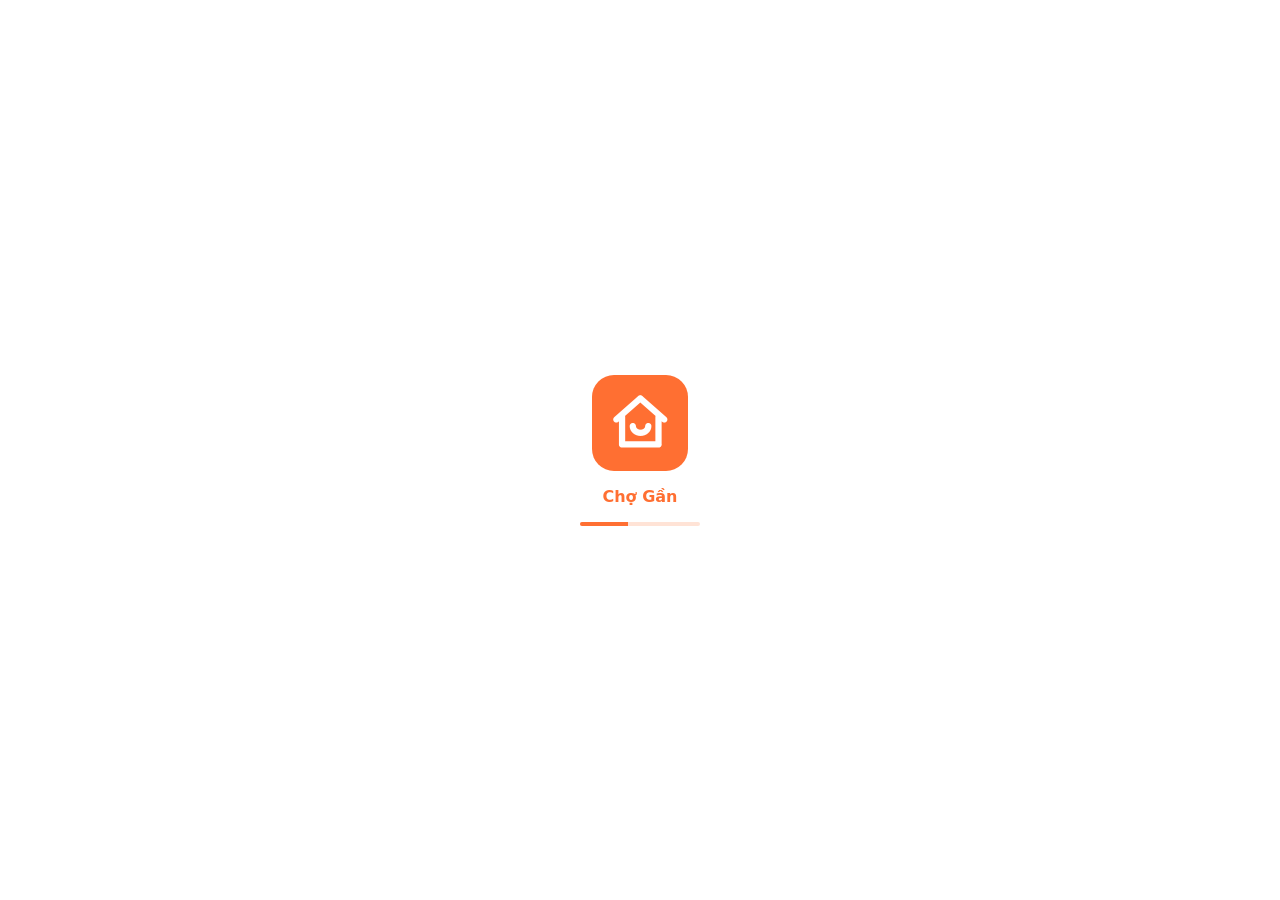
==== web/index.html @ b3f48705 "Finish web shell for passy.id.vn: SEO, splash, legal pages, sitemap Co-Authored-By: Claude Sonnet 5." ====
<!DOCTYPE html>
<html lang="vi">
<head>
  <!--
    If you are serving your web app in a path other than the root, change the
    href value below to reflect the base path you are serving from.

    The path provided below has to start and end with a slash "/" in order for
    it to work correctly.

    For more details:
    * https://developer.mozilla.org/en-US/docs/Web/HTML/Element/base

    This is a placeholder for base href that will be replaced by the value of
    the `--base-href` argument provided to `flutter build`.
  -->
  <base href="$FLUTTER_BASE_HREF">

  <meta charset="UTF-8">
  <meta content="IE=Edge" http-equiv="X-UA-Compatible">
  <meta name="description" content="Mua bán đồ cũ gần bạn. Gặp nhau trực tiếp, hoàn toàn miễn phí.">

  <!-- iOS meta tags & icons -->
  <meta name="mobile-web-app-capable" content="yes">
  <meta name="apple-mobile-web-app-status-bar-style" content="black">
  <meta name="apple-mobile-web-app-title" content="Chợ Gần">
  <link rel="apple-touch-icon" href="icons/Icon-192.png">

  <!-- Favicon -->
  <link rel="icon" type="image/png" href="favicon.png"/>

  <meta name="viewport" content="width=device-width, initial-scale=1, viewport-fit=cover">
  <meta name="theme-color" content="#ff6f32">
  <meta name="robots" content="index, follow">
  <link rel="canonical" href="https://passy.id.vn/">

  <!-- Chia sẻ mạng xã hội -->
  <meta property="og:type" content="website">
  <meta property="og:site_name" content="Chợ Gần">
  <meta property="og:locale" content="vi_VN">
  <meta property="og:title" content="Chợ Gần – Mua bán đồ cũ gần bạn">
  <meta property="og:description" content="Mua bán đồ cũ gần bạn. Gặp nhau trực tiếp, hoàn toàn miễn phí.">
  <meta property="og:url" content="https://passy.id.vn/">
  <meta property="og:image" content="https://passy.id.vn/icons/Icon-512.png">
  <meta name="twitter:card" content="summary">
  <meta name="twitter:title" content="Chợ Gần – Mua bán đồ cũ gần bạn">
  <meta name="twitter:description" content="Mua bán đồ cũ gần bạn. Gặp nhau trực tiếp, hoàn toàn miễn phí.">
  <meta name="twitter:image" content="https://passy.id.vn/icons/Icon-512.png">

  <title>Chợ Gần – Mua bán đồ cũ gần bạn</title>
  <link rel="manifest" href="manifest.json">
  <style>
    html, body { margin: 0; background: #fff; }
    #splash { position: fixed; inset: 0; display: flex; flex-direction: column; align-items: center;
      justify-content: center; gap: 16px; font-family: system-ui, sans-serif; color: #ff6f32; z-index: 0; }
    #splash img { width: 96px; height: 96px; border-radius: 22px; }
    #splash .bar { width: 120px; height: 4px; border-radius: 2px; background: #ffe3d6; overflow: hidden; }
    #splash .bar::after { content: ""; display: block; width: 40%; height: 100%; background: #ff6f32;
      animation: slide 1.1s ease-in-out infinite; }
    @keyframes slide { from { transform: translateX(-100%); } to { transform: translateX(300%); } }
    flutter-view, flt-glass-pane { z-index: 1; }
  </style>
</head>
<body>
  <div id="splash" aria-label="Đang tải Chợ Gần">
    <img src="icons/Icon-192.png" alt="Chợ Gần">
    <strong>Chợ Gần</strong>
    <div class="bar"></div>
  </div>
  <noscript>Chợ Gần cần bật JavaScript để hoạt động. Xem <a href="privacy.html">Chính sách riêng tư</a>.</noscript>
  <!--
    You can customize the "flutter_bootstrap.js" script.
    This is useful to provide a custom configuration to the Flutter loader
    or to give the user feedback during the initialization process.

    For more details:
    * https://docs.flutter.dev/platform-integration/web/initialization
  -->
  <script src="flutter_bootstrap.js" async></script>
</body>
</html>
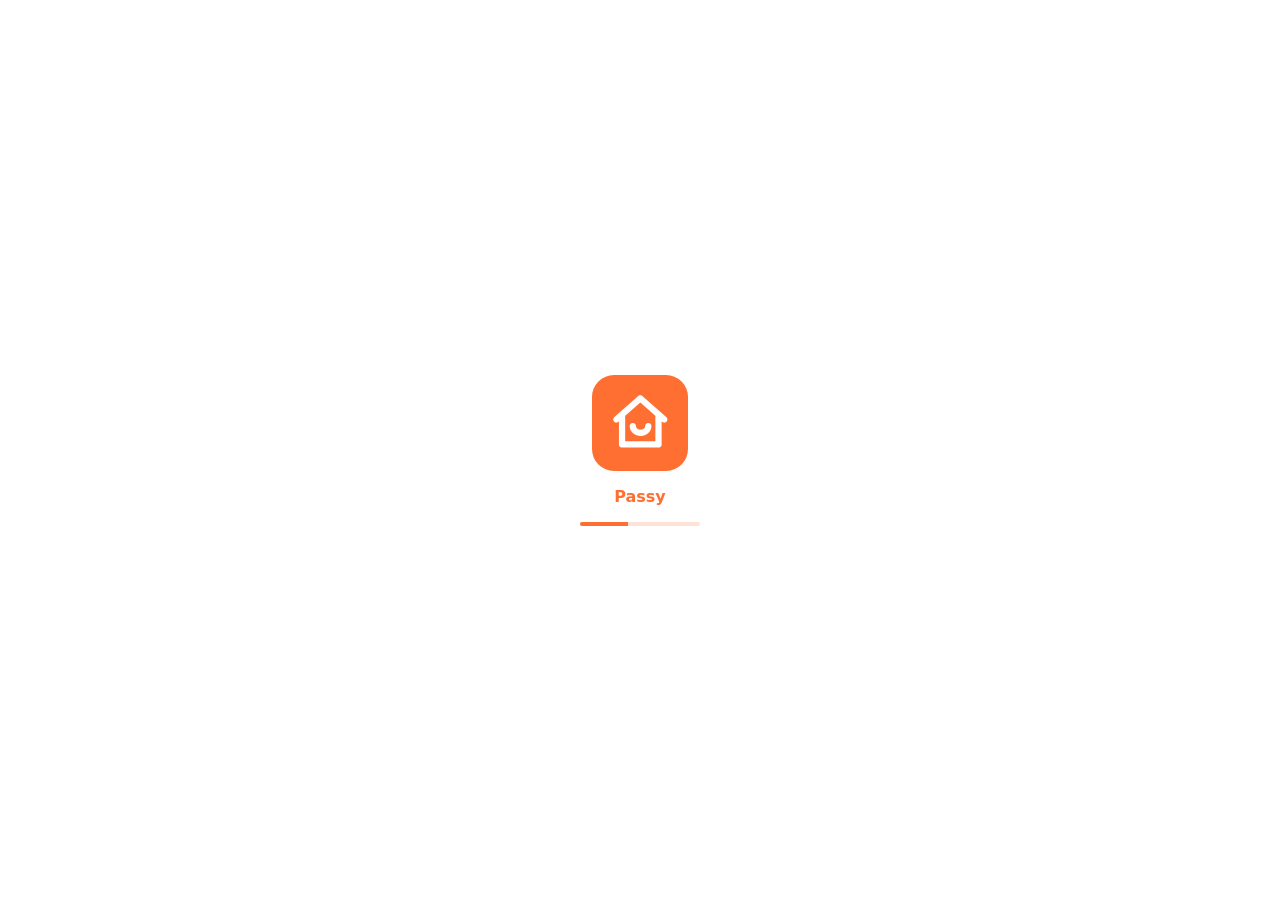
==== commit 92b4dc2e: "Rename brand from Chợ Gần to Passy Co-Authored-By: Claude Sonnet 5.5 <noreply@anthropic.com>" ====
--- a/web/index.html
+++ b/web/index.html
@@ -23,7 +23,7 @@
   <!-- iOS meta tags & icons -->
   <meta name="mobile-web-app-capable" content="yes">
   <meta name="apple-mobile-web-app-status-bar-style" content="black">
-  <meta name="apple-mobile-web-app-title" content="Chợ Gần">
+  <meta name="apple-mobile-web-app-title" content="Passy">
   <link rel="apple-touch-icon" href="icons/Icon-192.png">
 
   <!-- Favicon -->
@@ -36,18 +36,18 @@
 
   <!-- Chia sẻ mạng xã hội -->
   <meta property="og:type" content="website">
-  <meta property="og:site_name" content="Chợ Gần">
+  <meta property="og:site_name" content="Passy">
   <meta property="og:locale" content="vi_VN">
-  <meta property="og:title" content="Chợ Gần – Mua bán đồ cũ gần bạn">
+  <meta property="og:title" content="Passy – Mua bán đồ cũ gần bạn">
   <meta property="og:description" content="Mua bán đồ cũ gần bạn. Gặp nhau trực tiếp, hoàn toàn miễn phí.">
   <meta property="og:url" content="https://passy.id.vn/">
   <meta property="og:image" content="https://passy.id.vn/icons/Icon-512.png">
   <meta name="twitter:card" content="summary">
-  <meta name="twitter:title" content="Chợ Gần – Mua bán đồ cũ gần bạn">
+  <meta name="twitter:title" content="Passy – Mua bán đồ cũ gần bạn">
   <meta name="twitter:description" content="Mua bán đồ cũ gần bạn. Gặp nhau trực tiếp, hoàn toàn miễn phí.">
   <meta name="twitter:image" content="https://passy.id.vn/icons/Icon-512.png">
 
-  <title>Chợ Gần – Mua bán đồ cũ gần bạn</title>
+  <title>Passy – Mua bán đồ cũ gần bạn</title>
   <link rel="manifest" href="manifest.json">
   <style>
     html, body { margin: 0; background: #fff; }
@@ -62,12 +62,12 @@
   </style>
 </head>
 <body>
-  <div id="splash" aria-label="Đang tải Chợ Gần">
-    <img src="icons/Icon-192.png" alt="Chợ Gần">
-    <strong>Chợ Gần</strong>
+  <div id="splash" aria-label="Đang tải Passy">
+    <img src="icons/Icon-192.png" alt="Passy">
+    <strong>Passy</strong>
     <div class="bar"></div>
   </div>
-  <noscript>Chợ Gần cần bật JavaScript để hoạt động. Xem <a href="privacy.html">Chính sách riêng tư</a>.</noscript>
+  <noscript>Passy cần bật JavaScript để hoạt động. Xem <a href="privacy.html">Chính sách riêng tư</a>.</noscript>
   <!--
     You can customize the "flutter_bootstrap.js" script.
     This is useful to provide a custom configuration to the Flutter loader
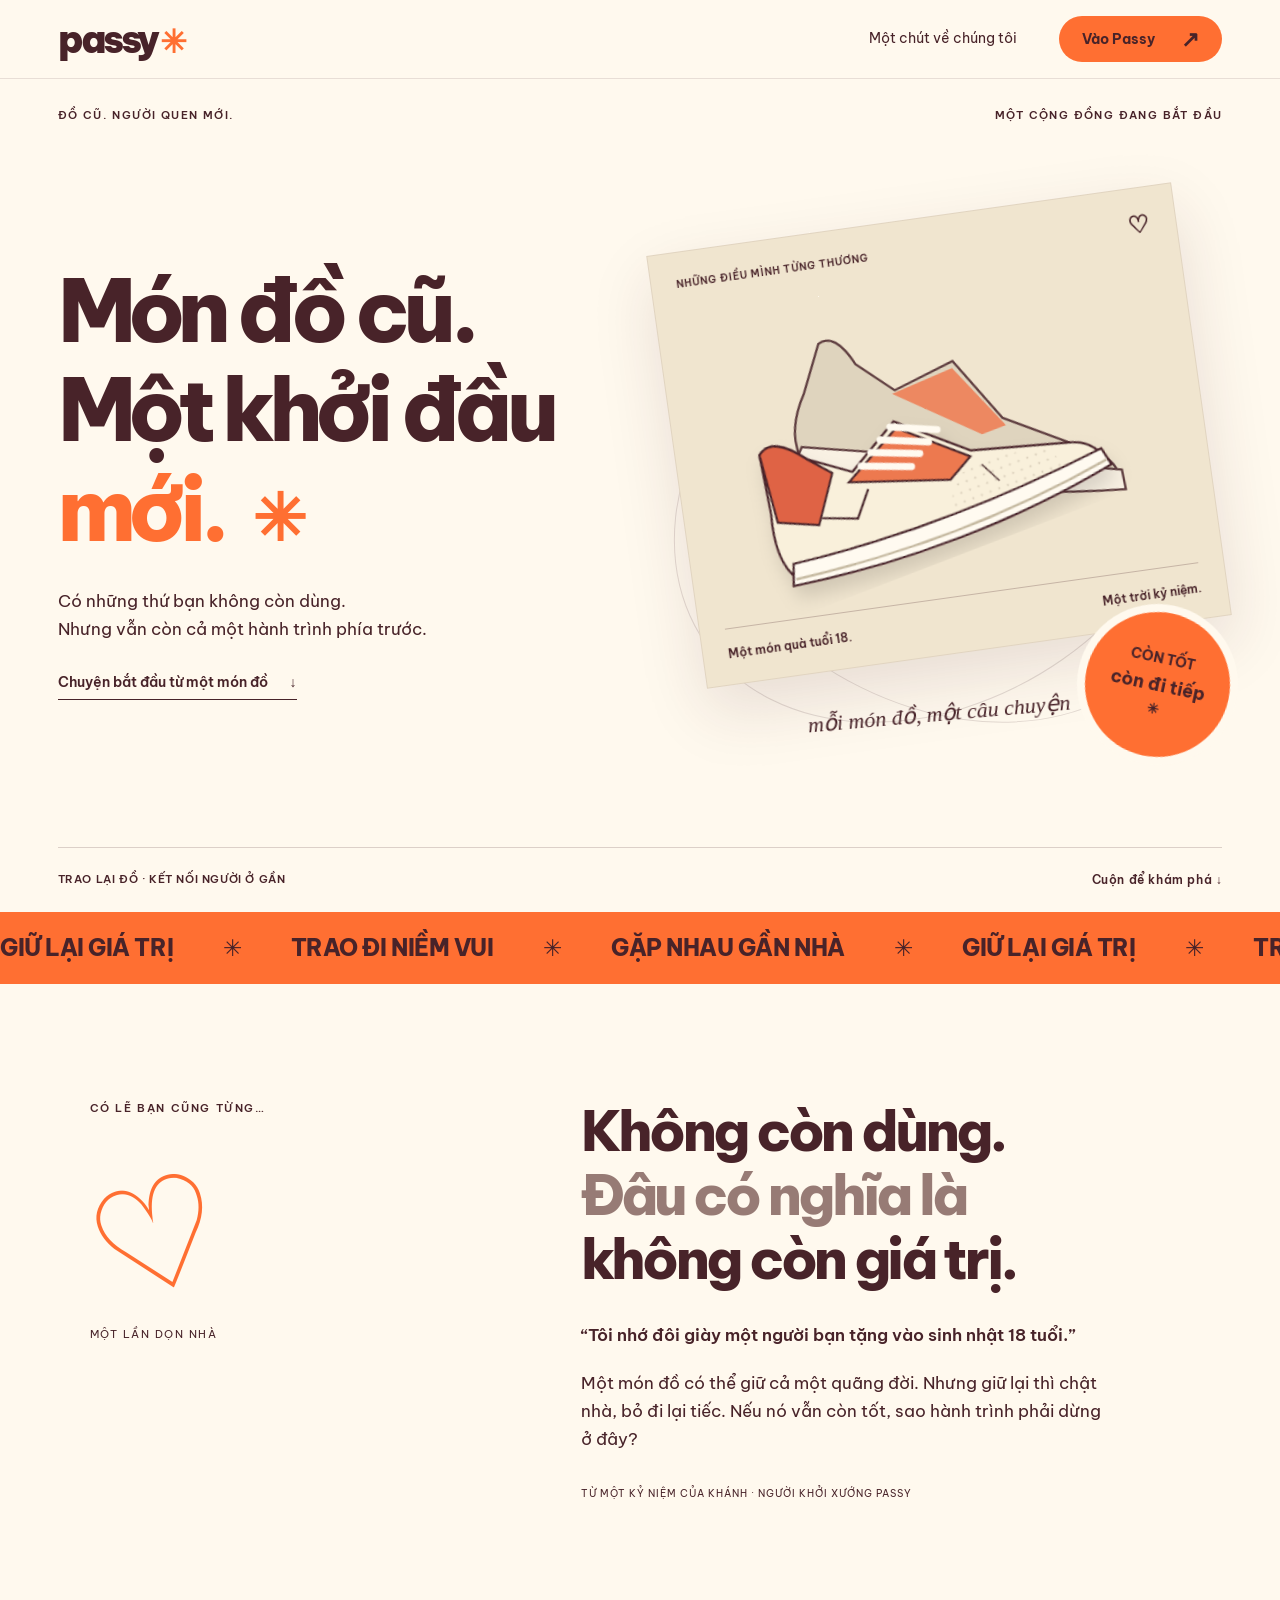
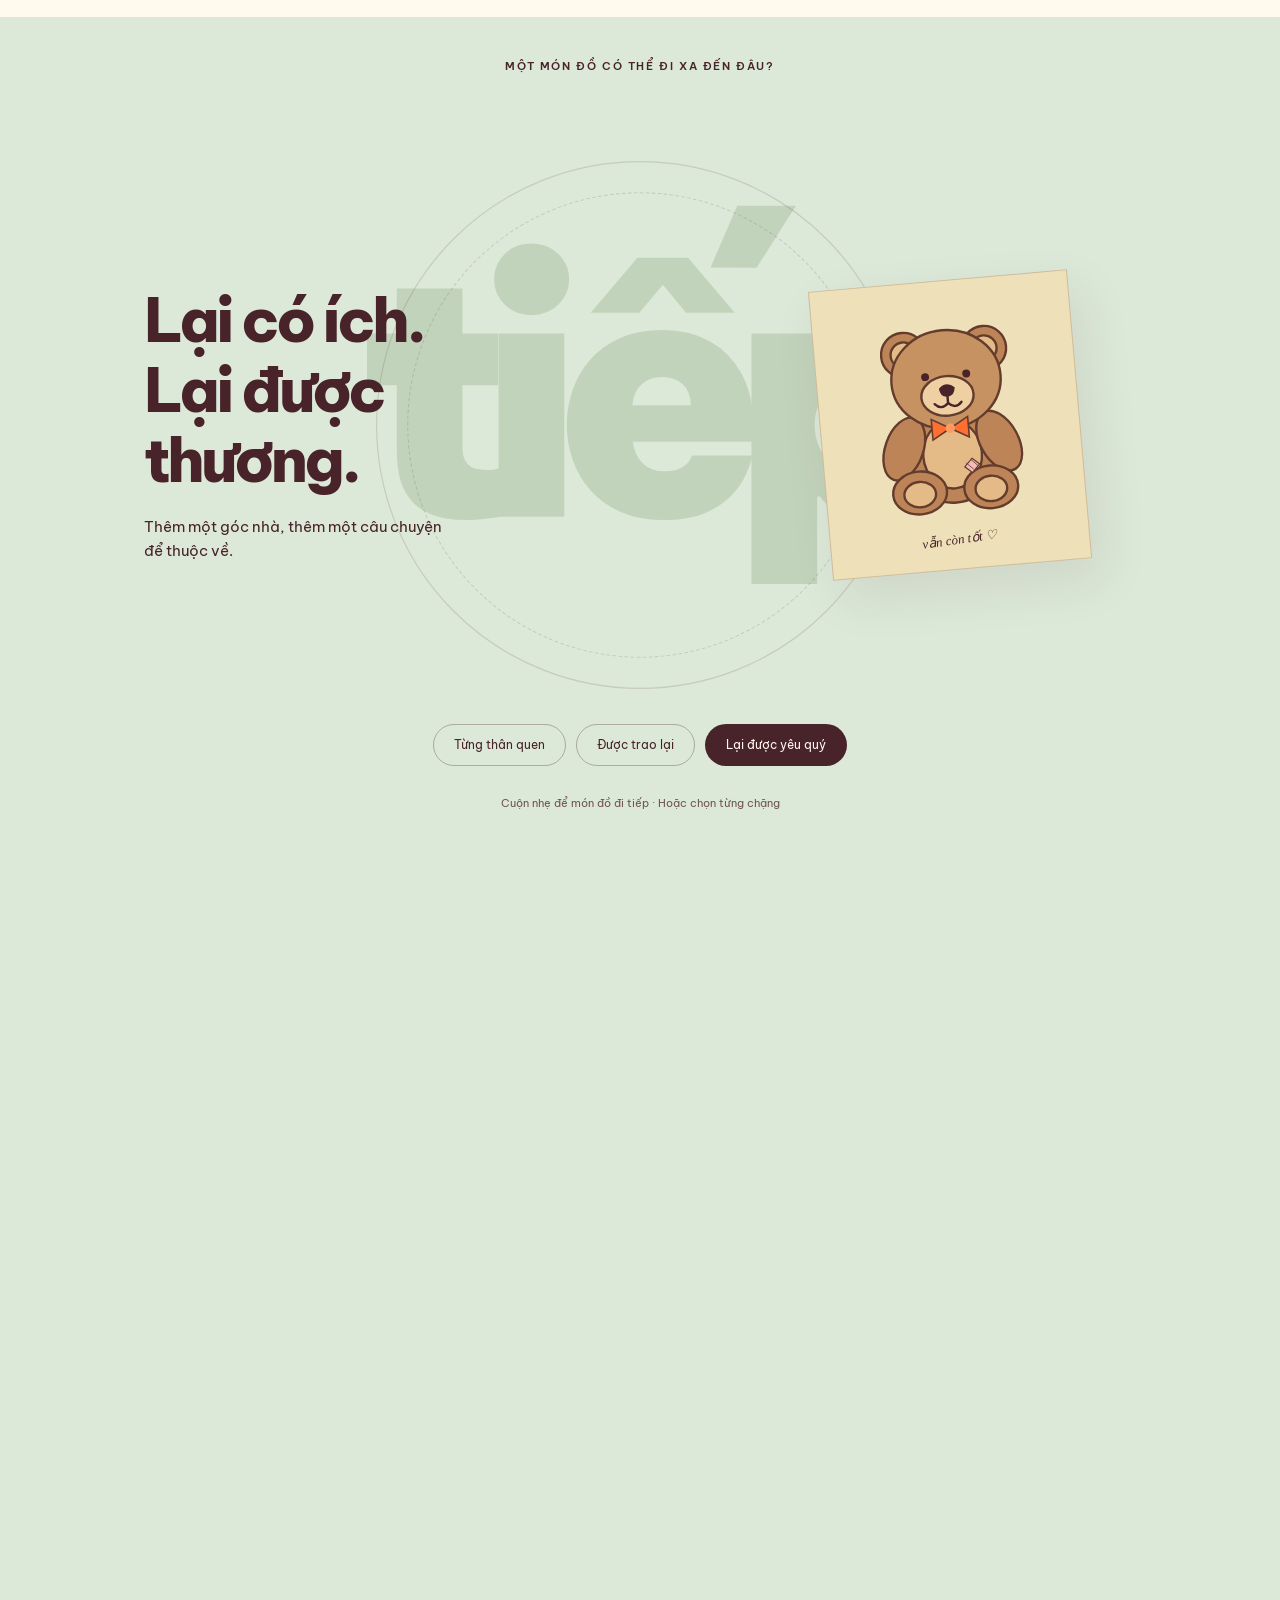
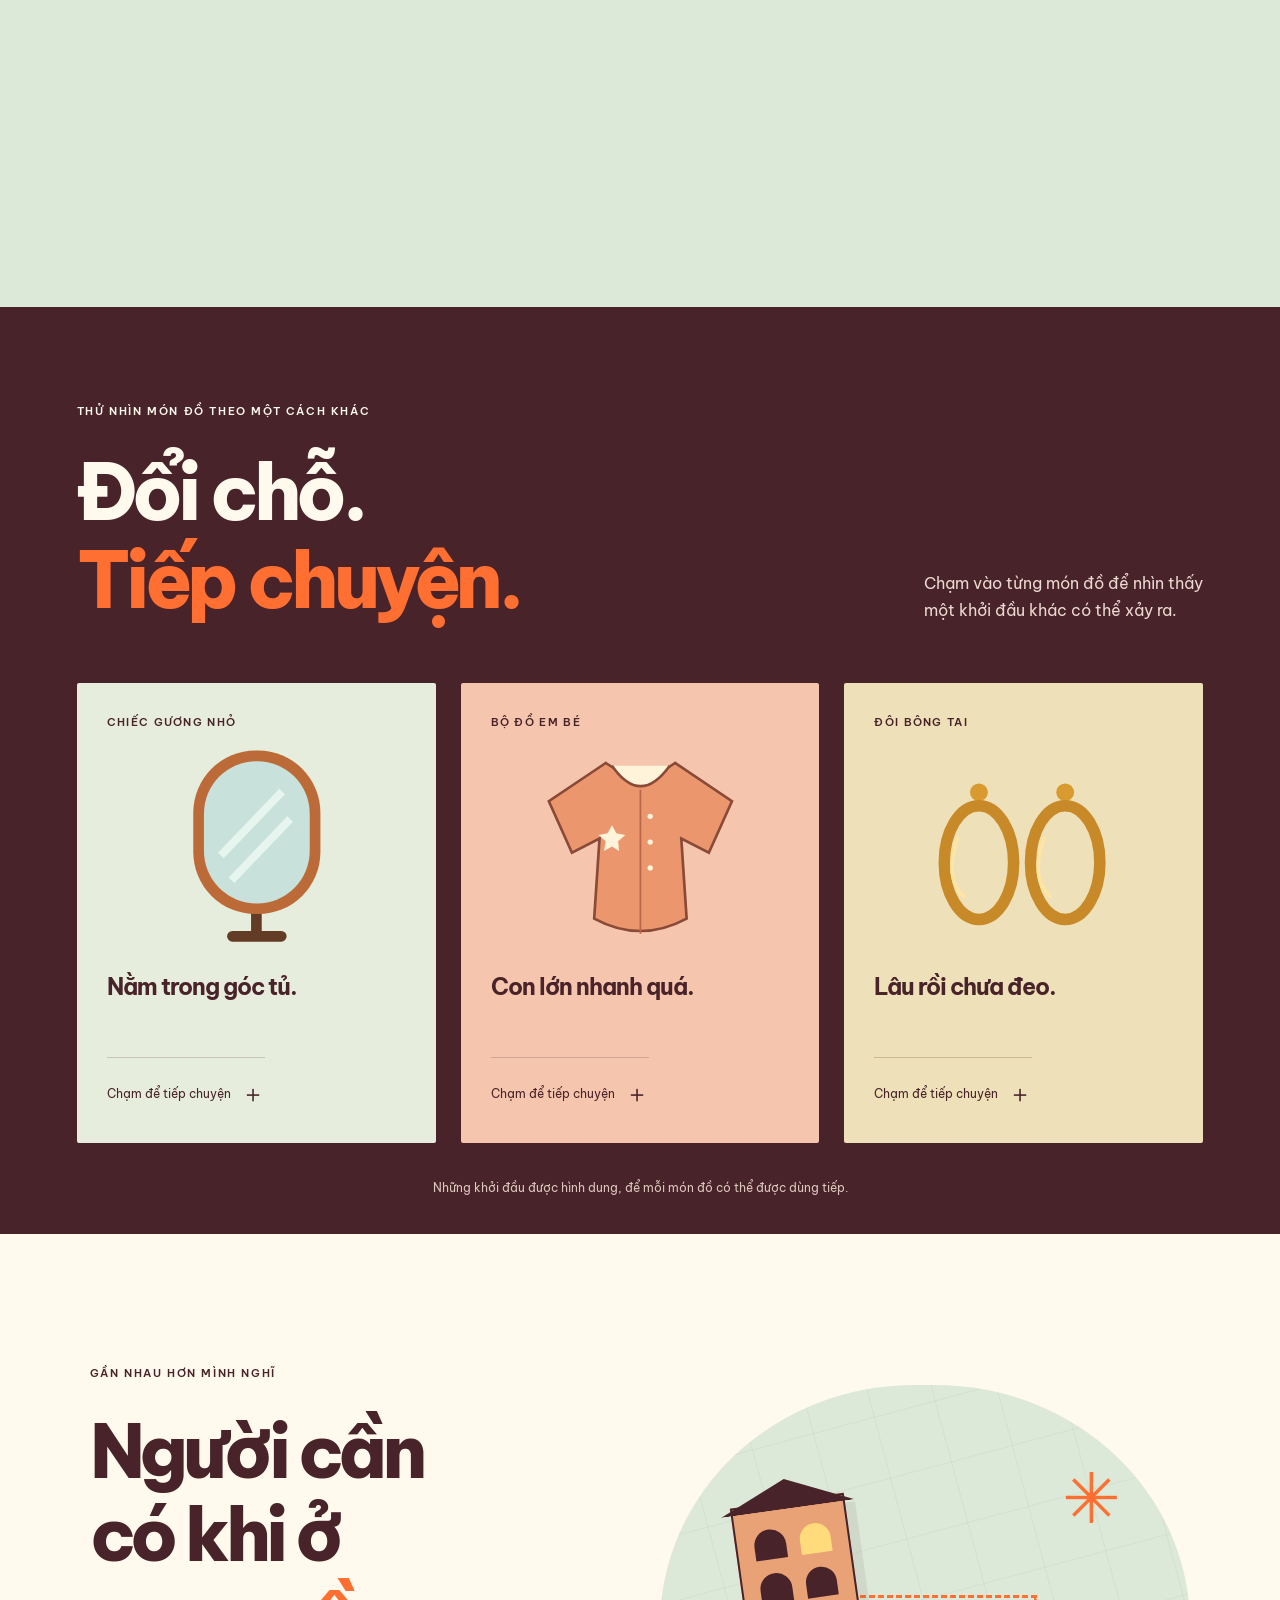
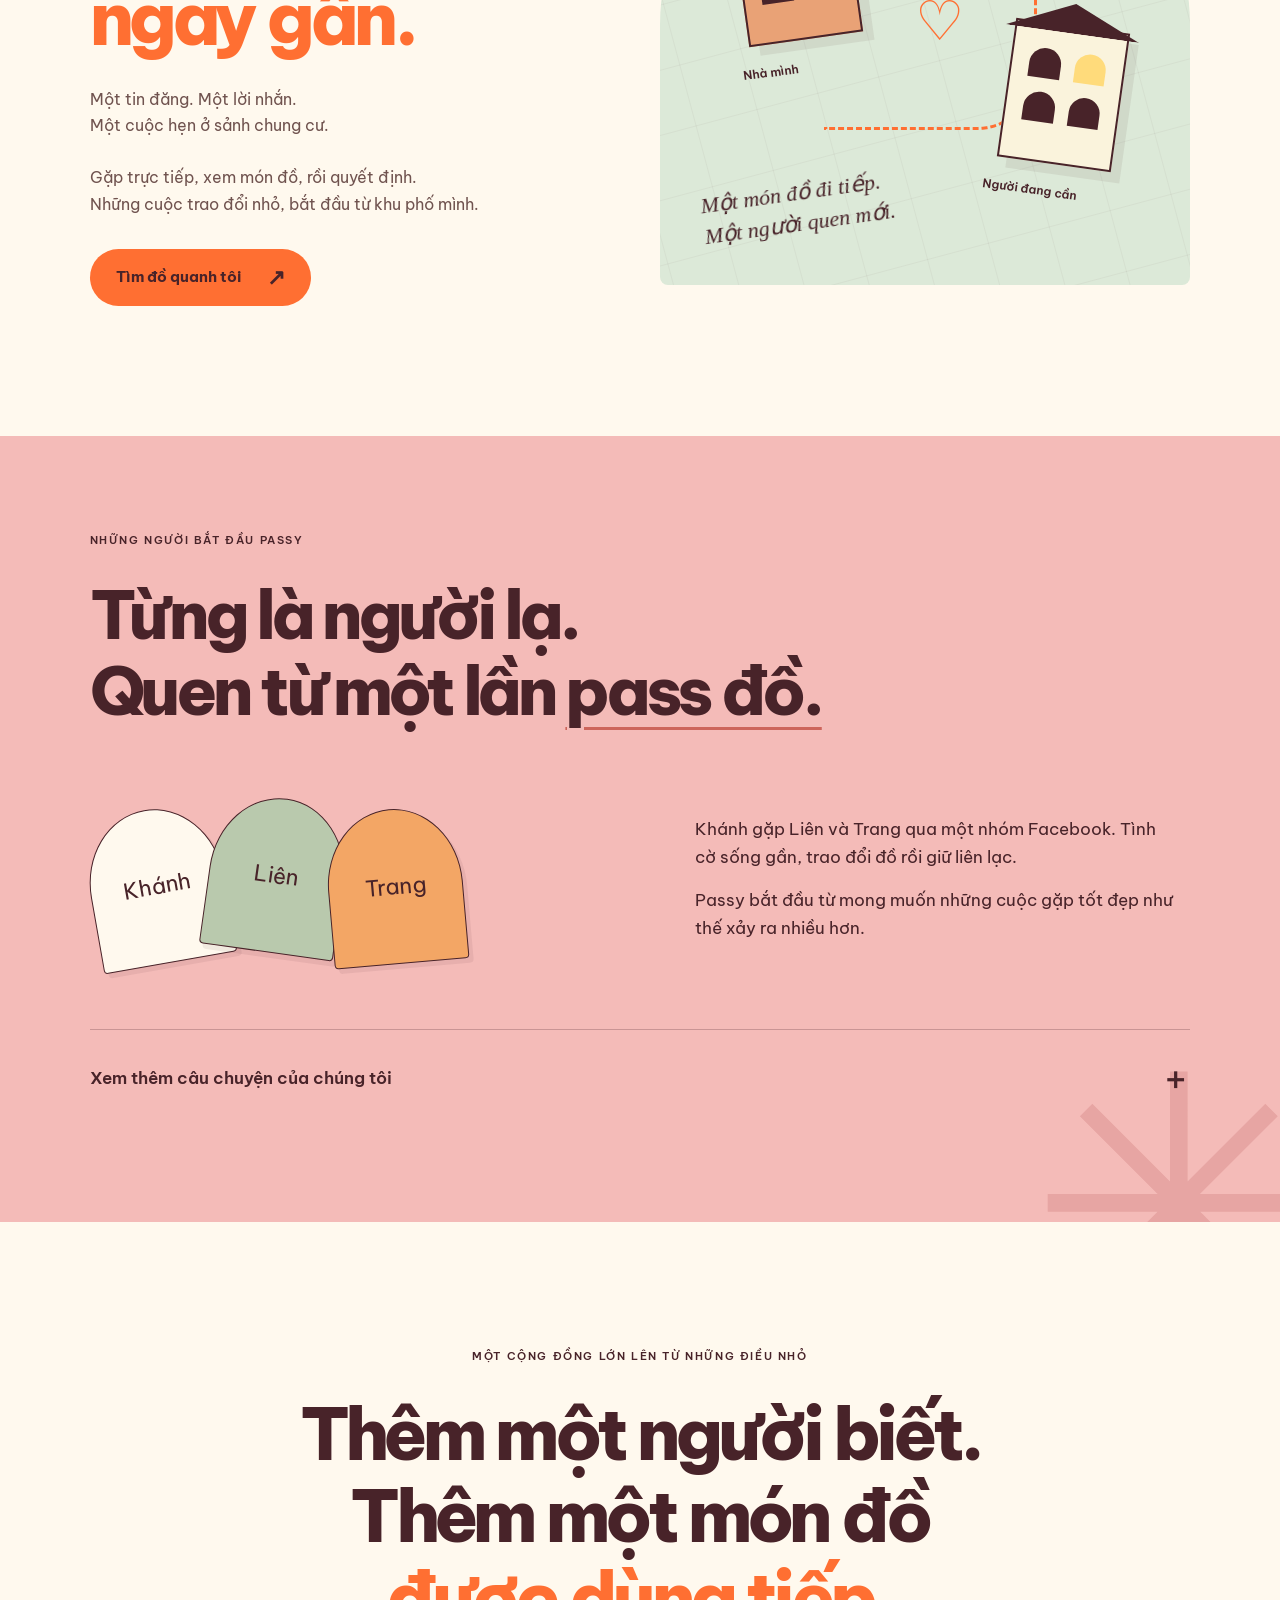
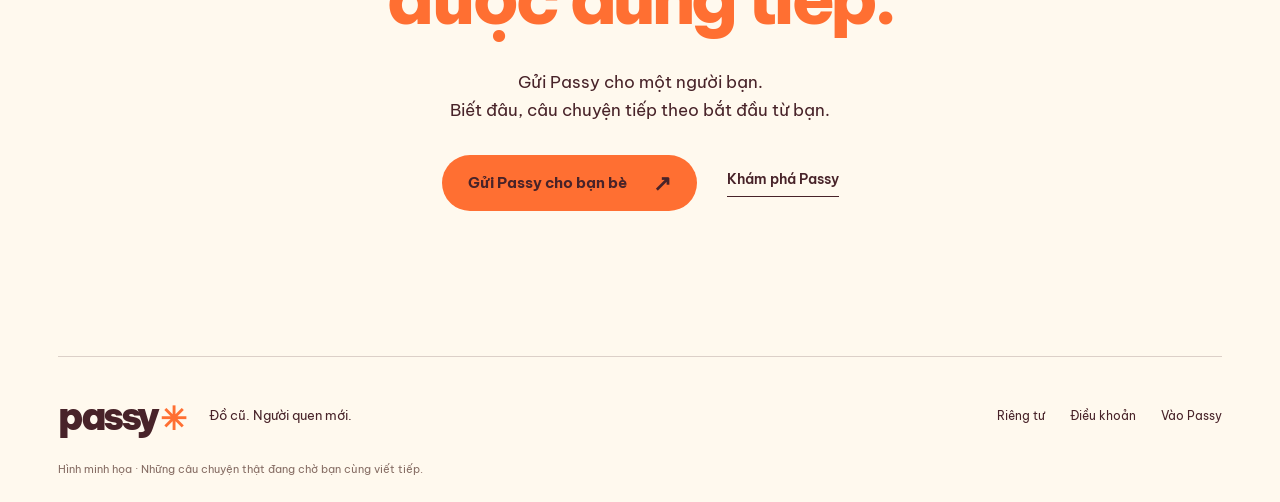
==== commit f48f5e47: "Publish Passy founder story with animated first-visit experience" ====
--- a/web/index.html
+++ b/web/index.html
@@ -17,6 +17,7 @@
   <base href="$FLUTTER_BASE_HREF">
 
   <meta charset="UTF-8">
+  <script src="story-entry.js"></script>
   <meta content="IE=Edge" http-equiv="X-UA-Compatible">
   <meta name="description" content="Mua bán đồ cũ gần bạn. Gặp nhau trực tiếp, hoàn toàn miễn phí.">
 
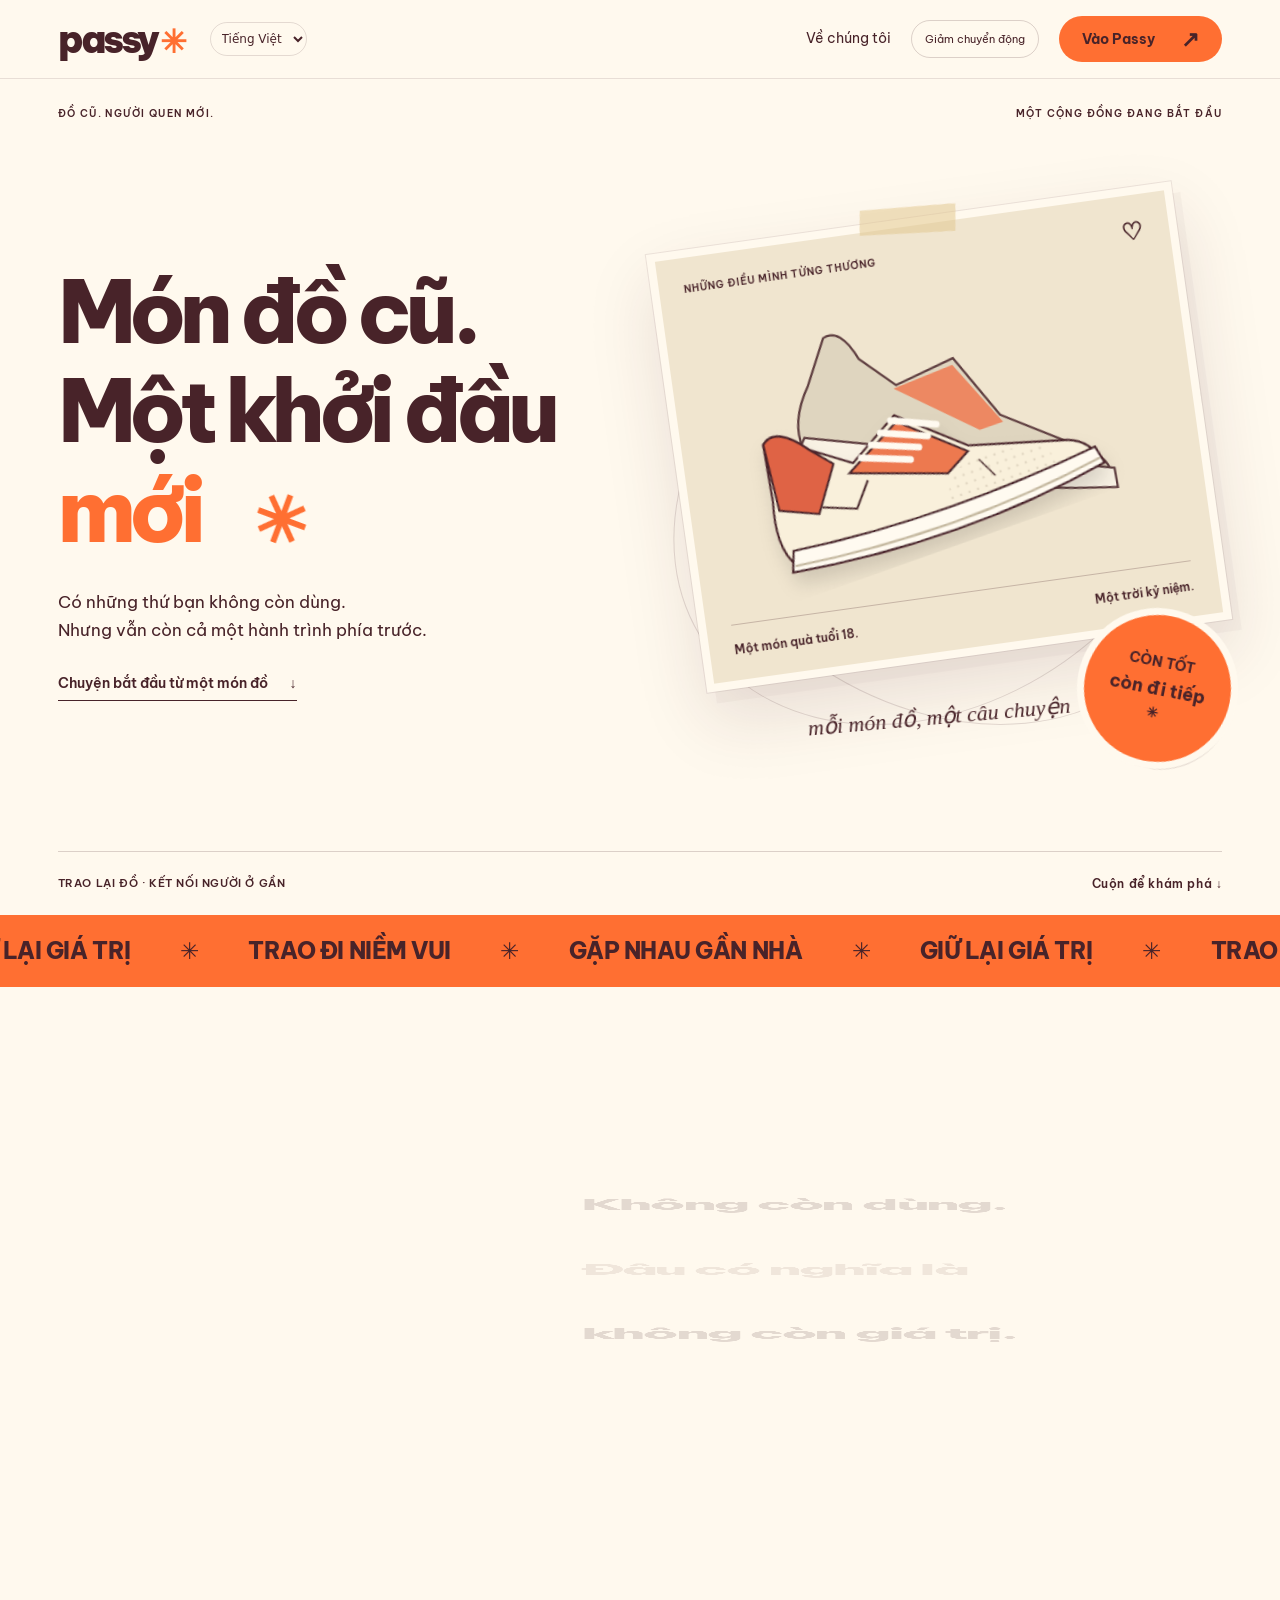
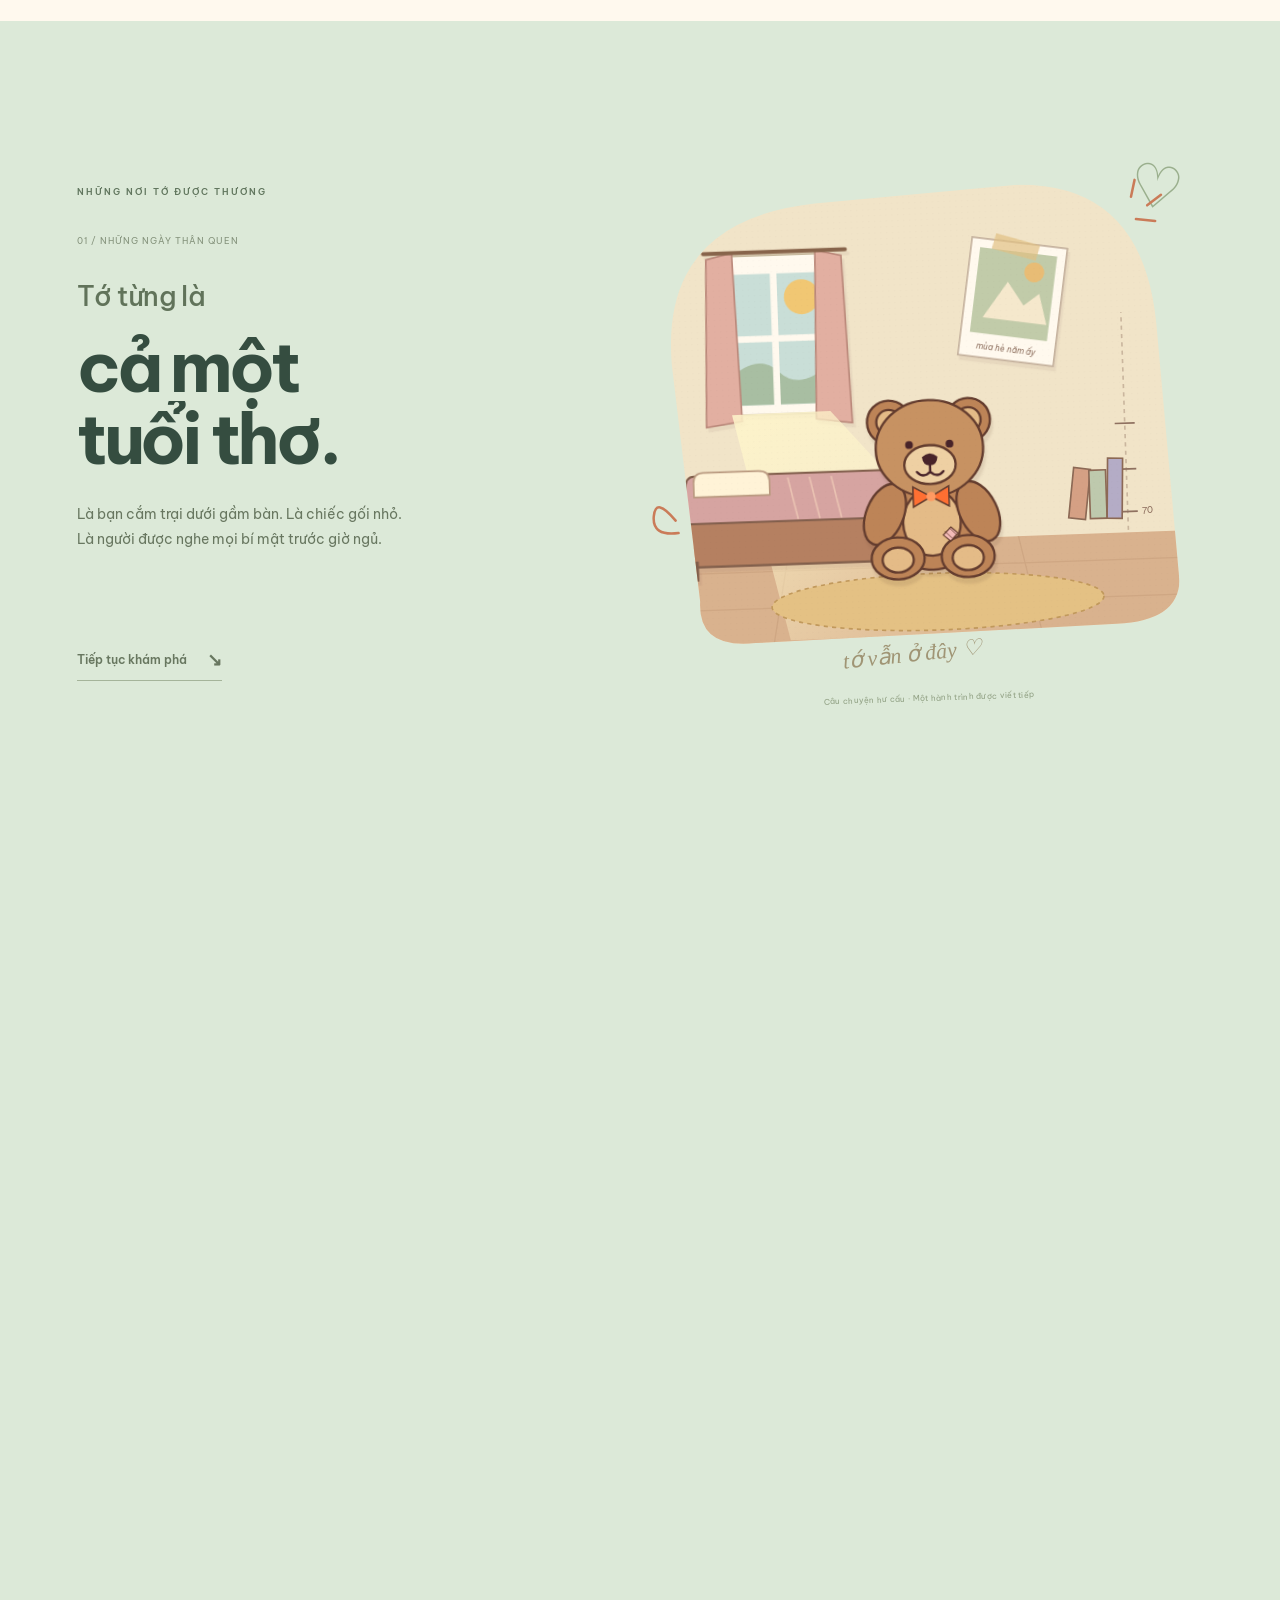
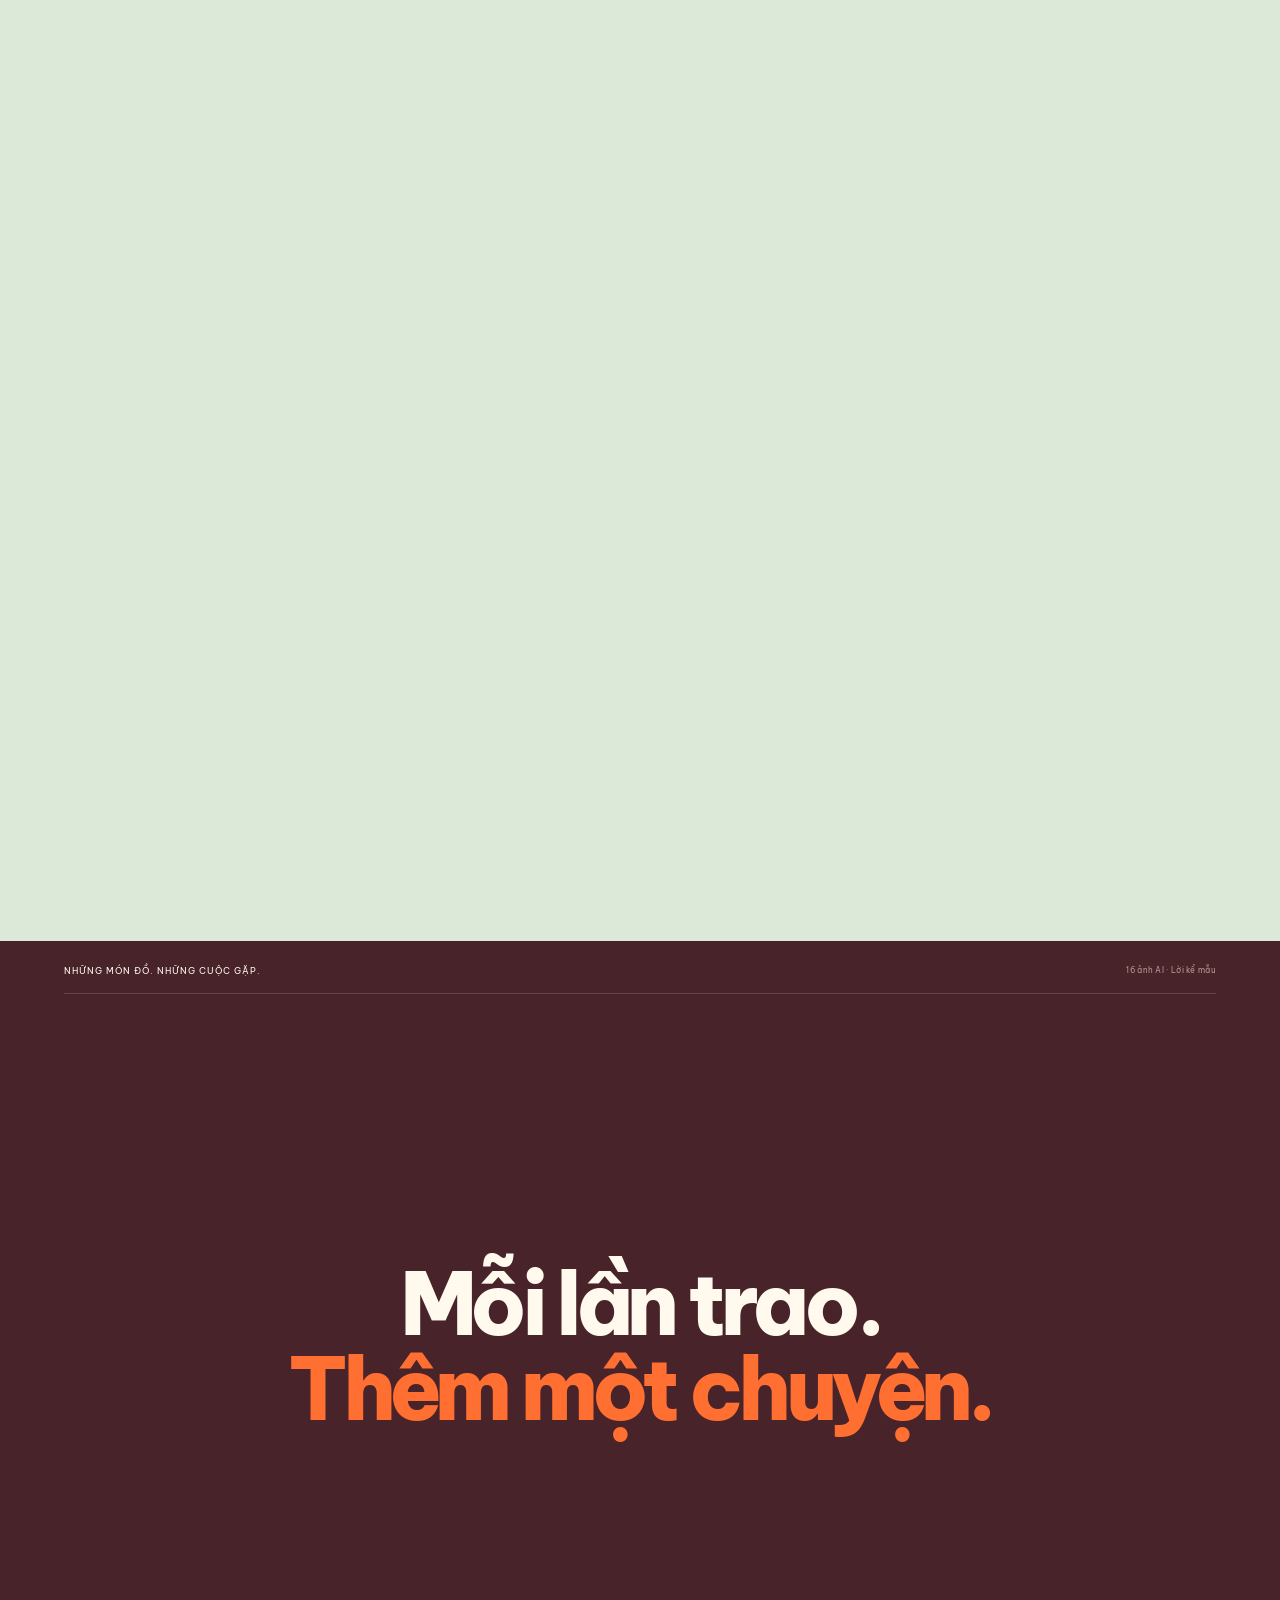
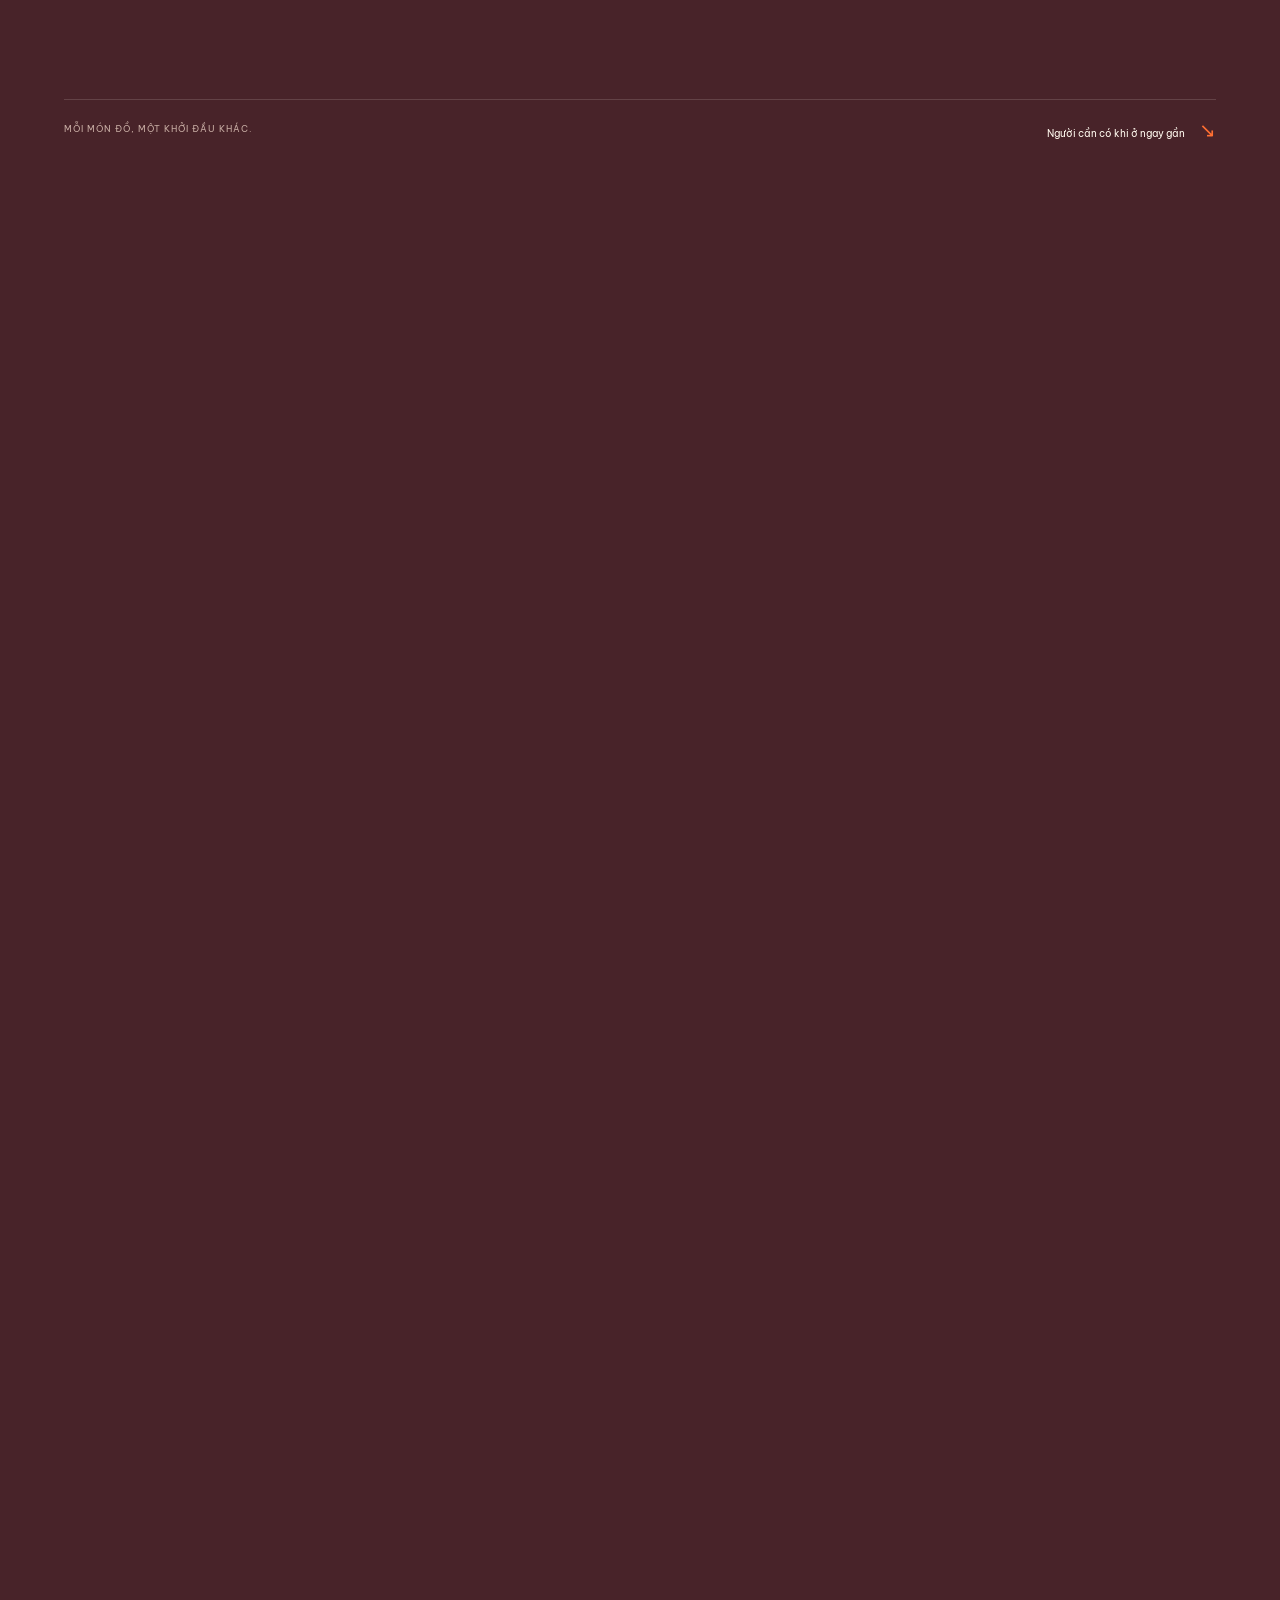
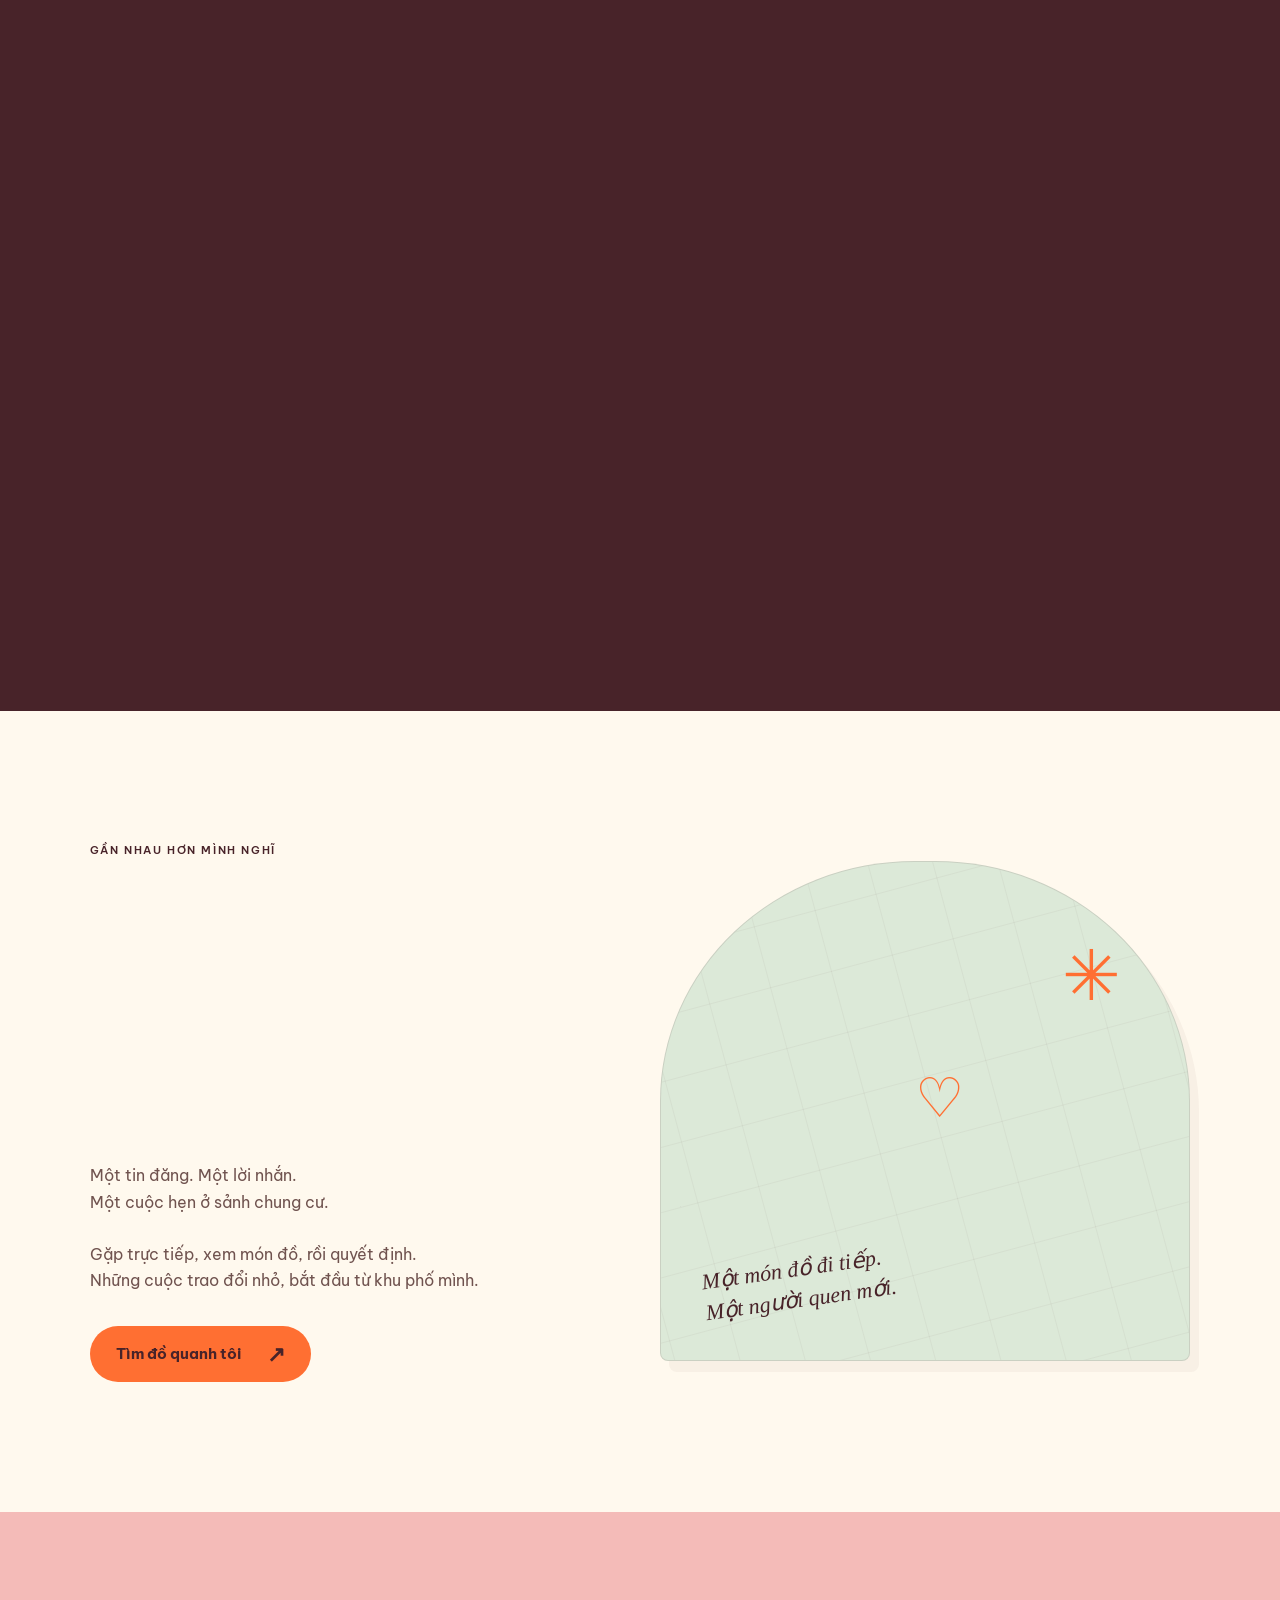
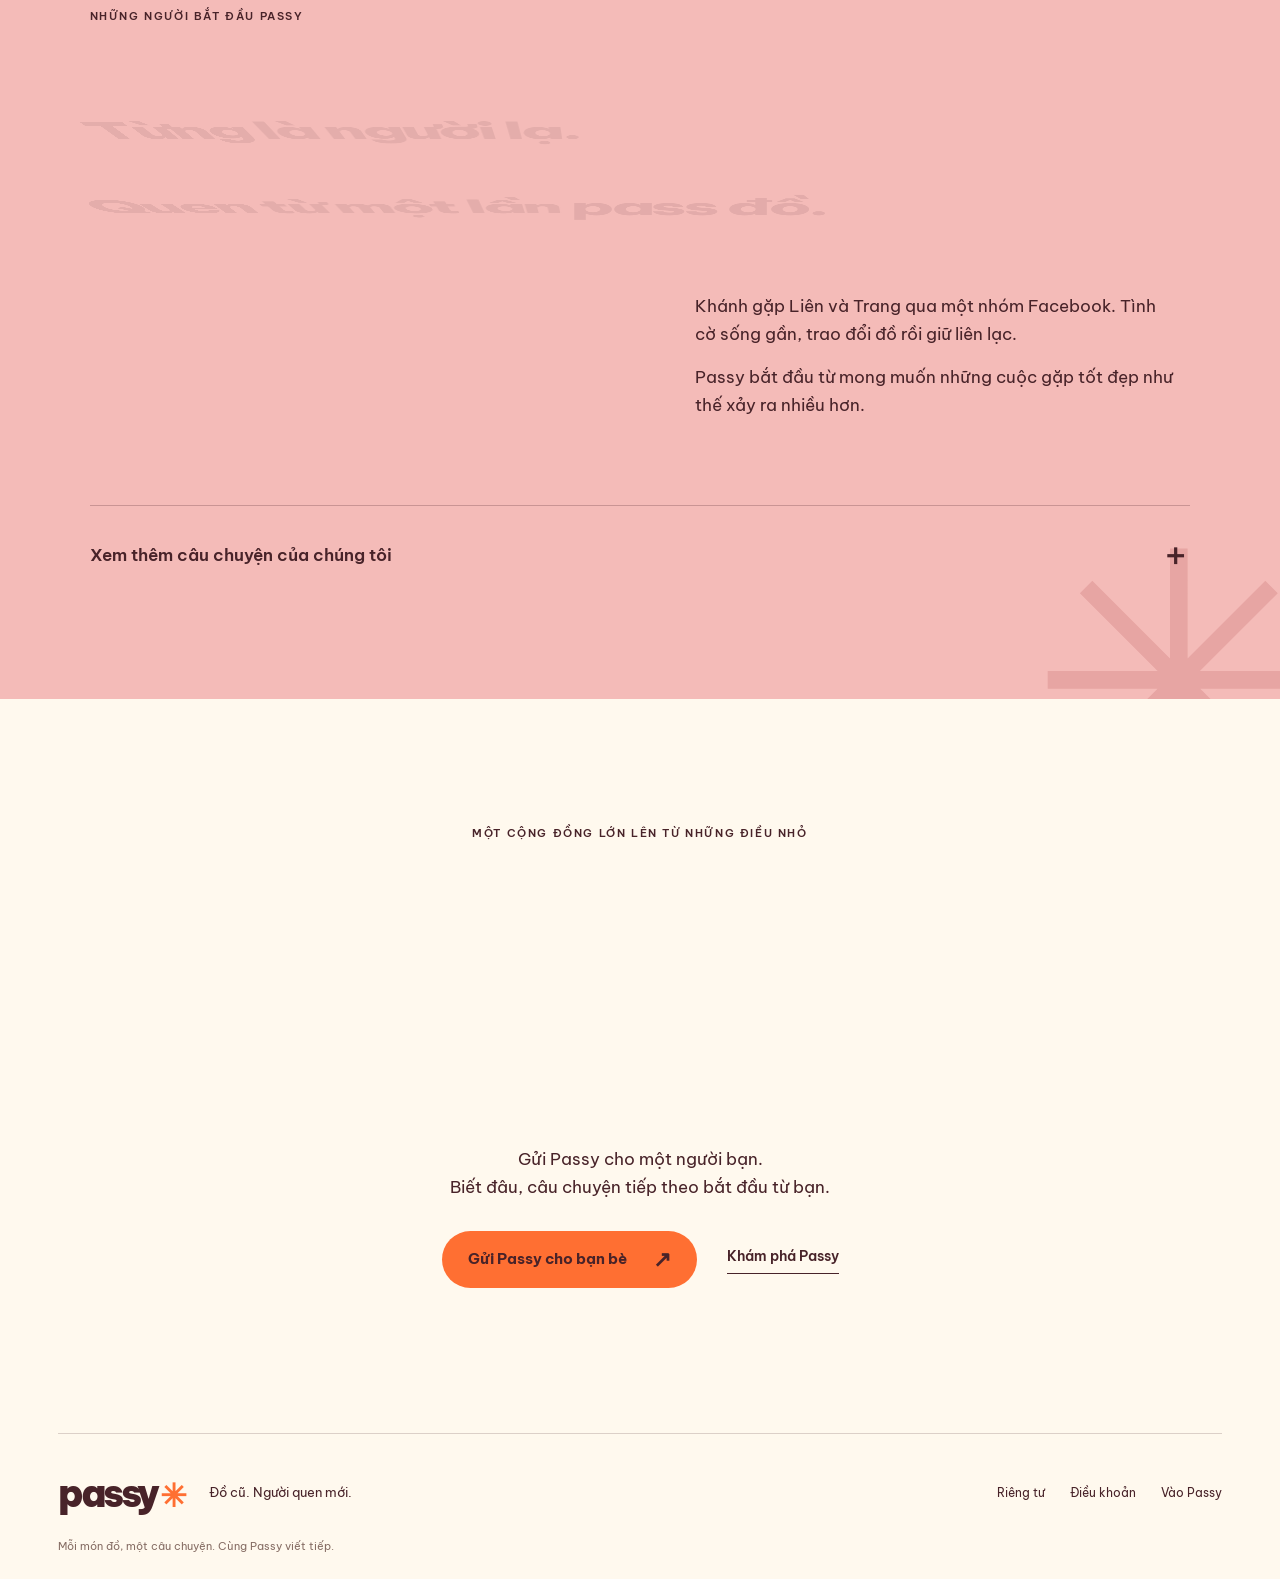
==== commit 0e923e91: "Add English and Korean across Passy and the story website" ====
--- a/web/index.html
+++ b/web/index.html
@@ -77,6 +77,7 @@
     For more details:
     * https://docs.flutter.dev/platform-integration/web/initialization
   -->
+  <script src="language-entry.js?v=20261128-lang"></script>
   <script src="flutter_bootstrap.js" async></script>
 </body>
 </html>
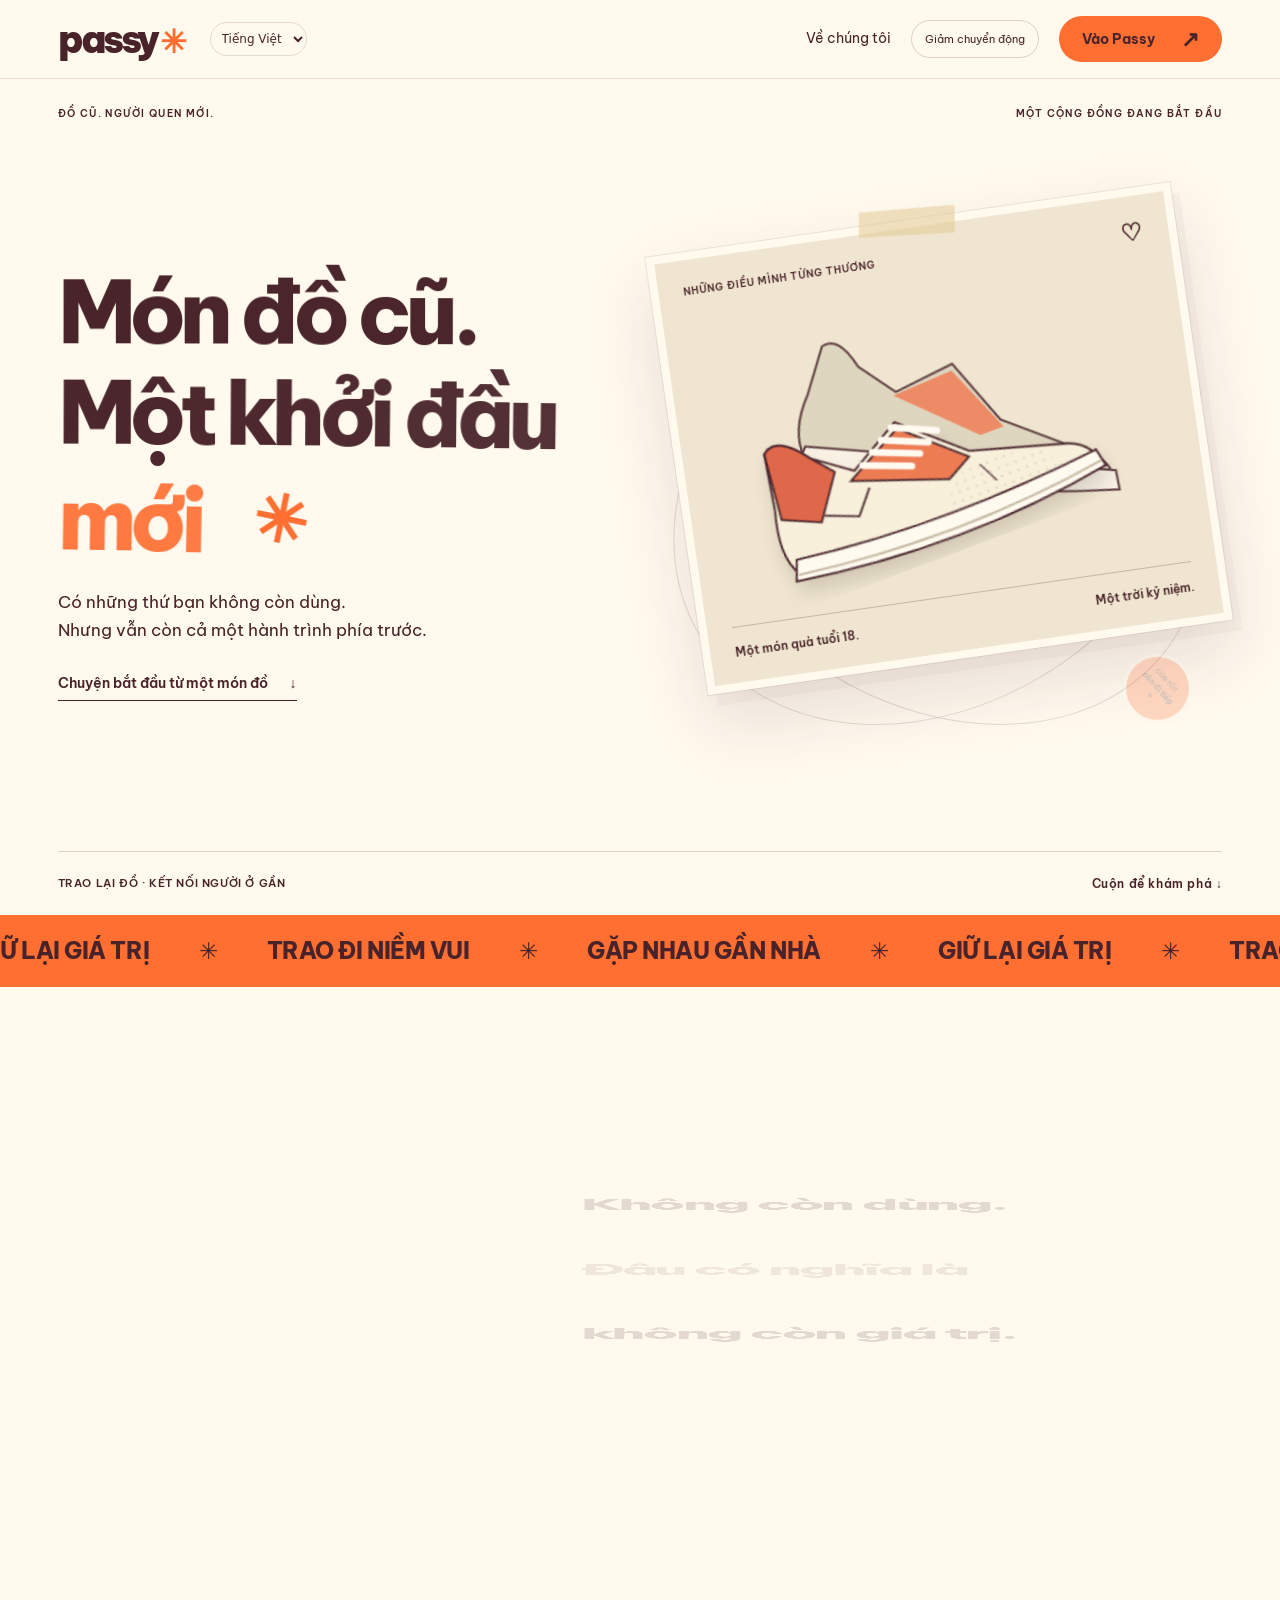
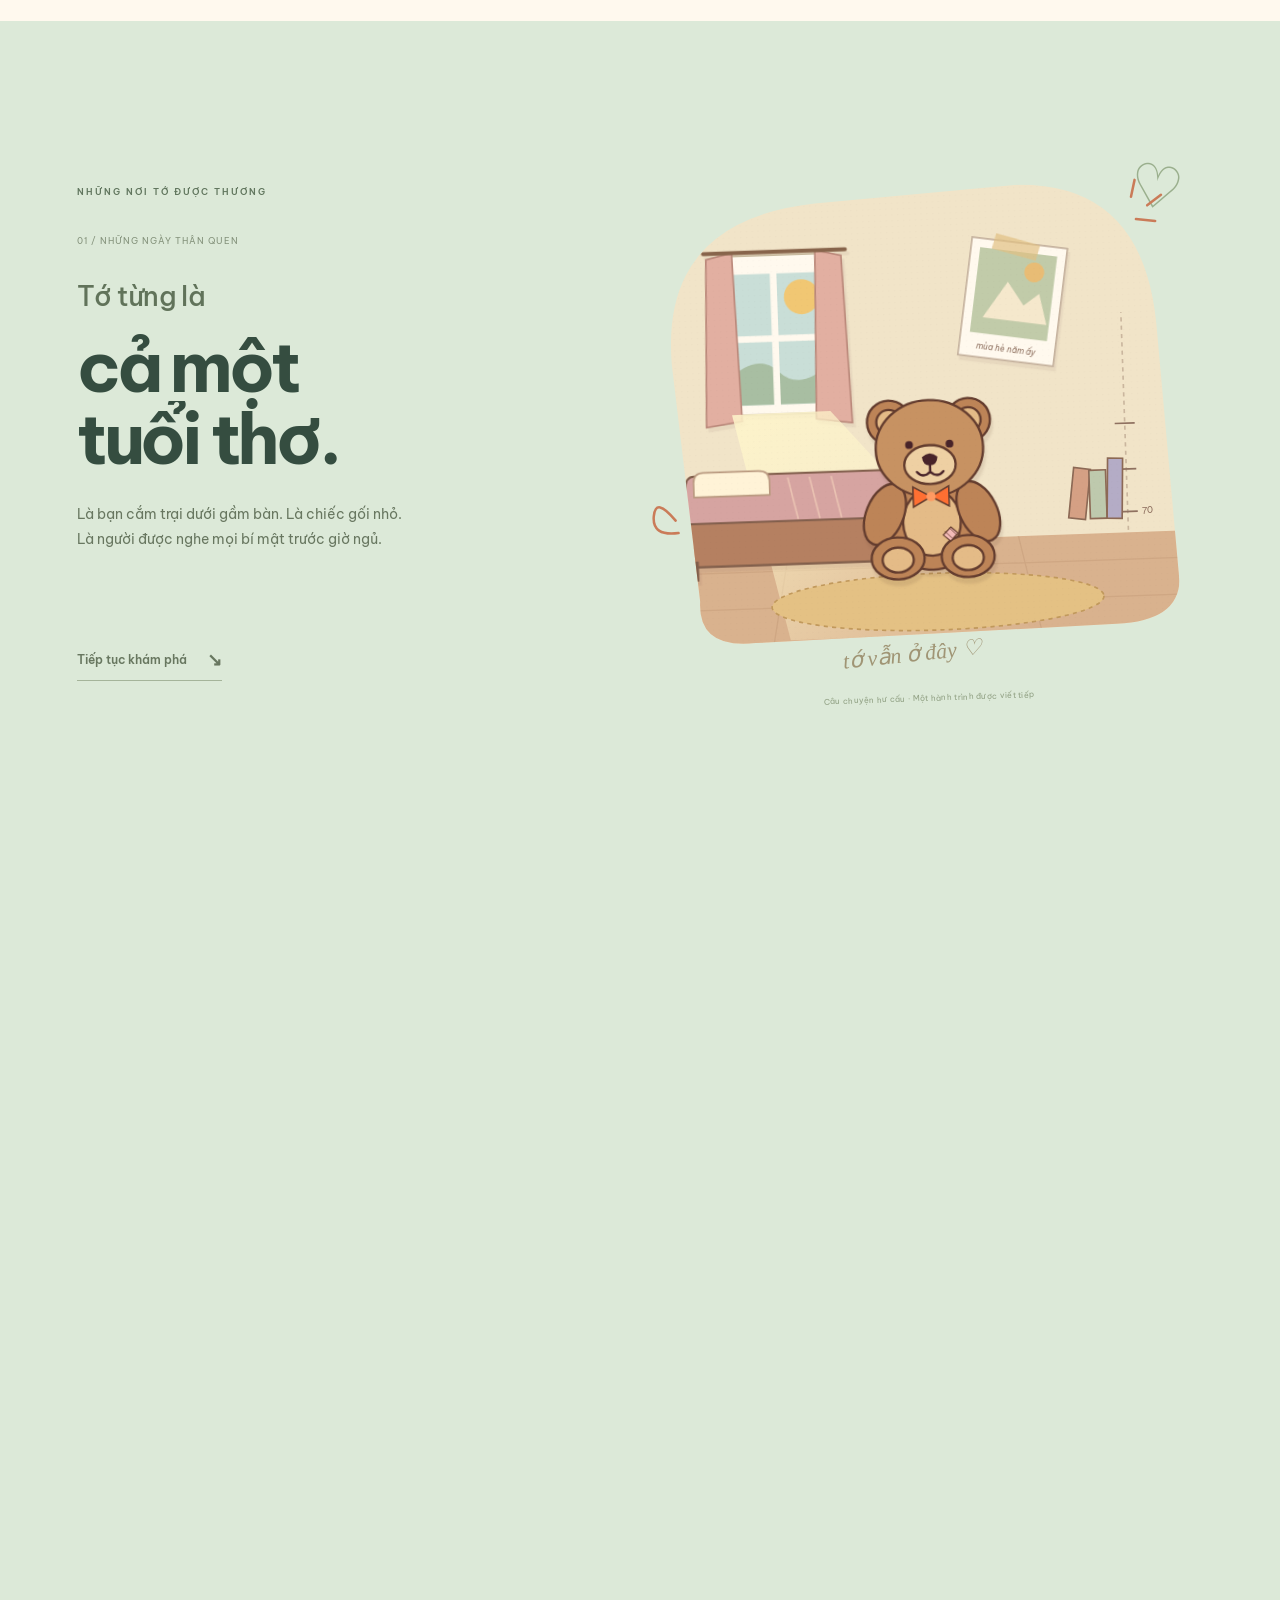
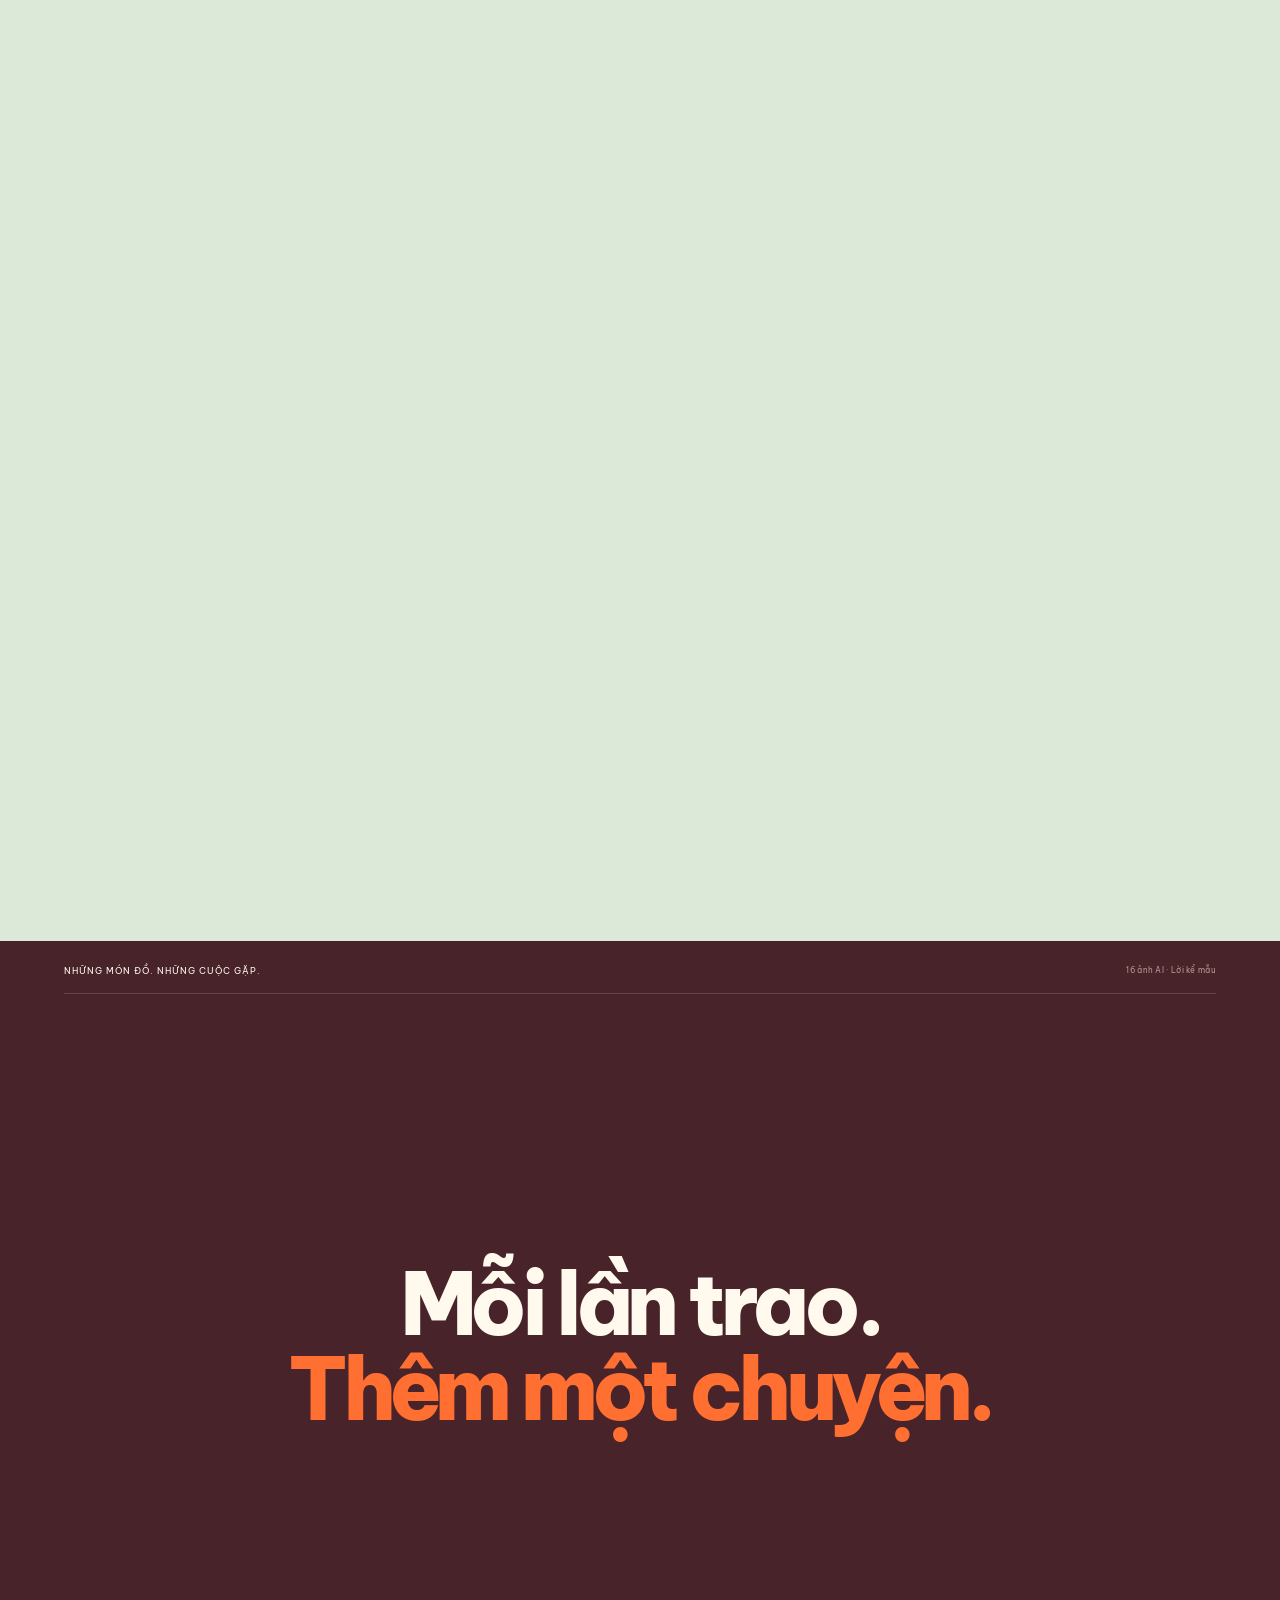
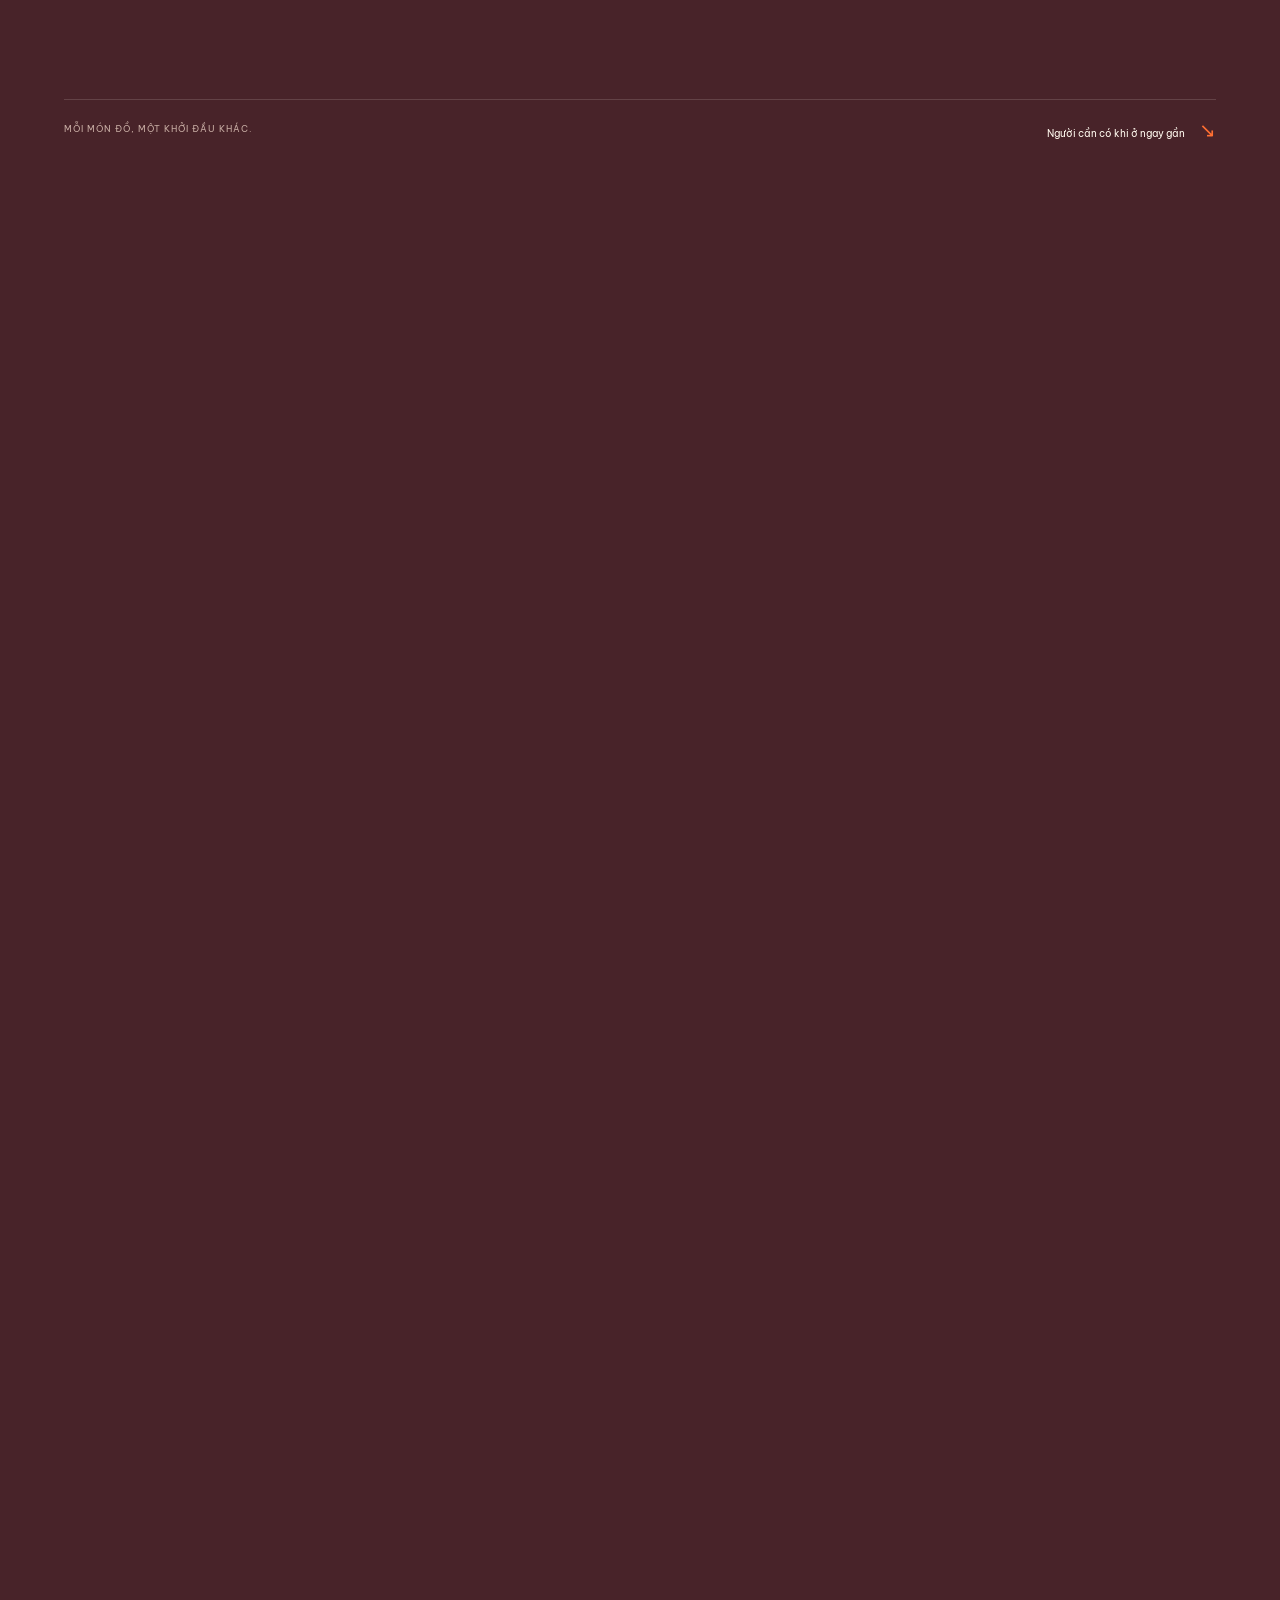
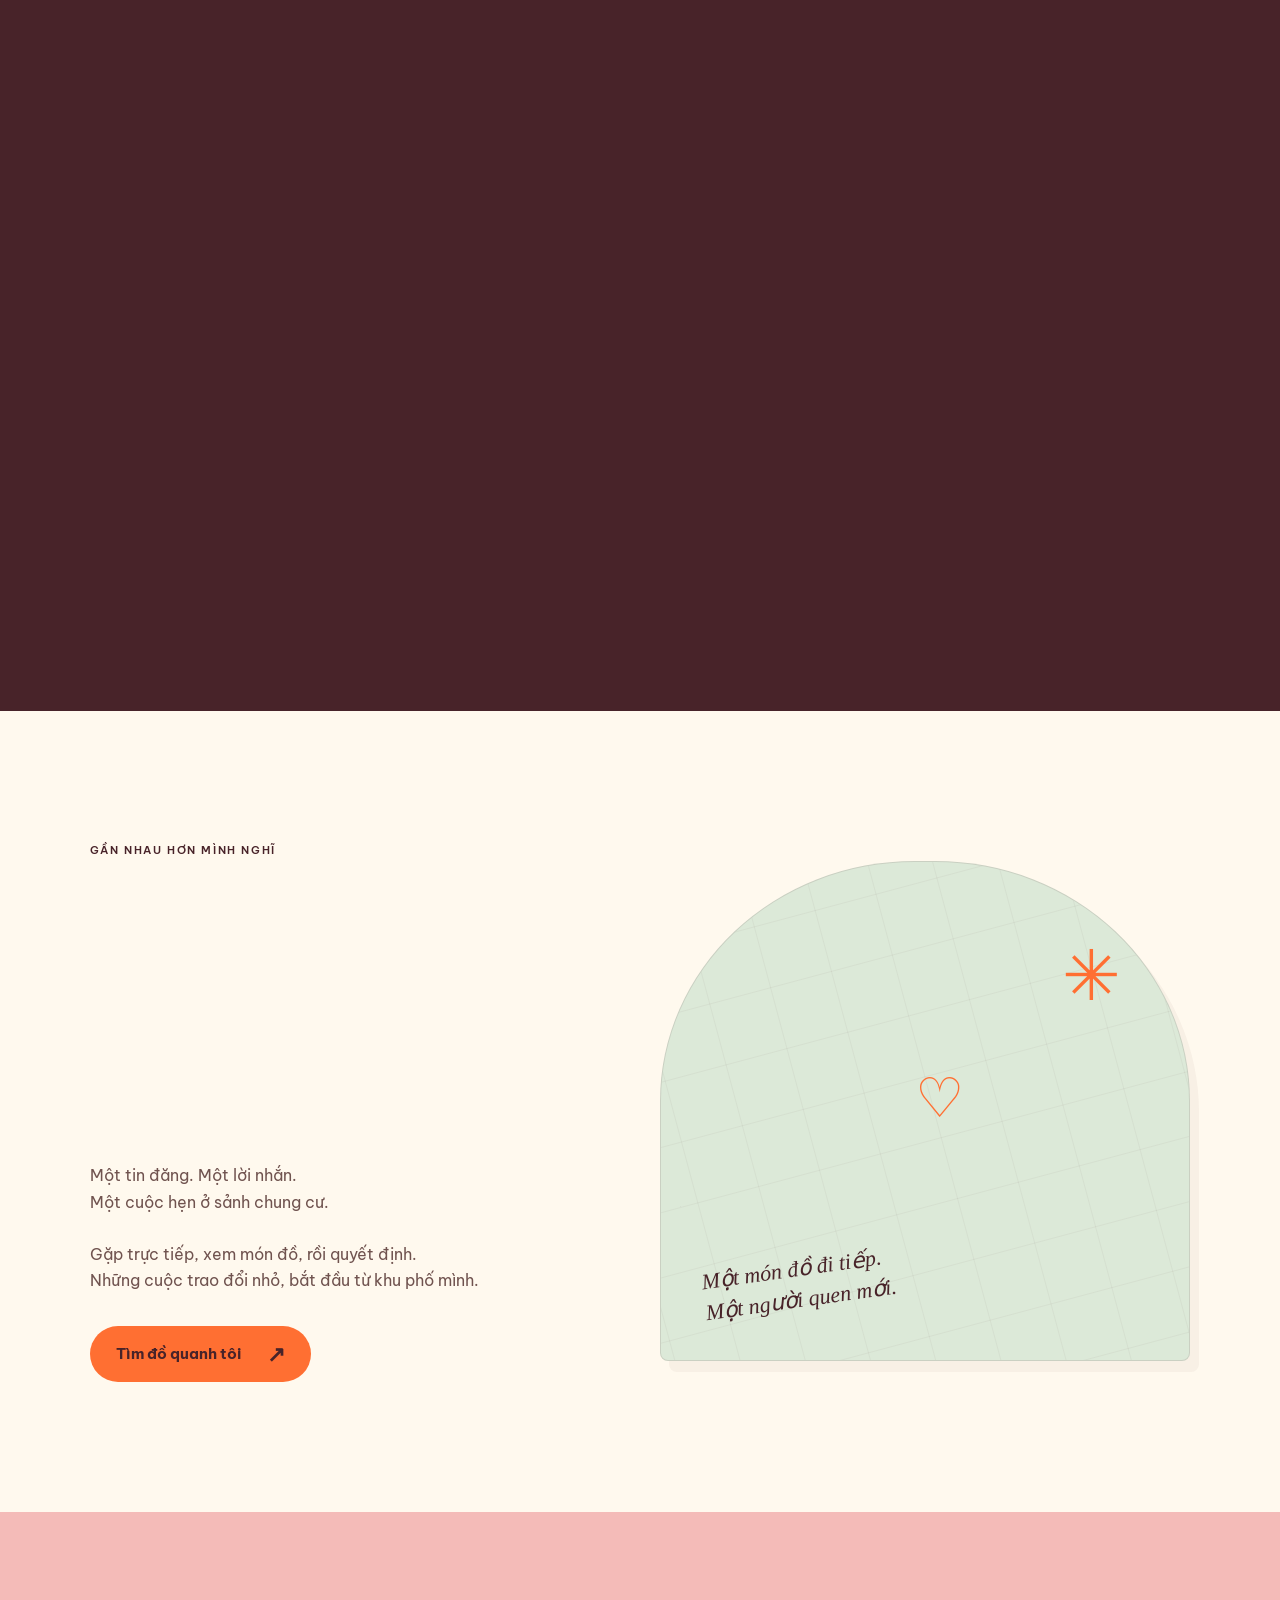
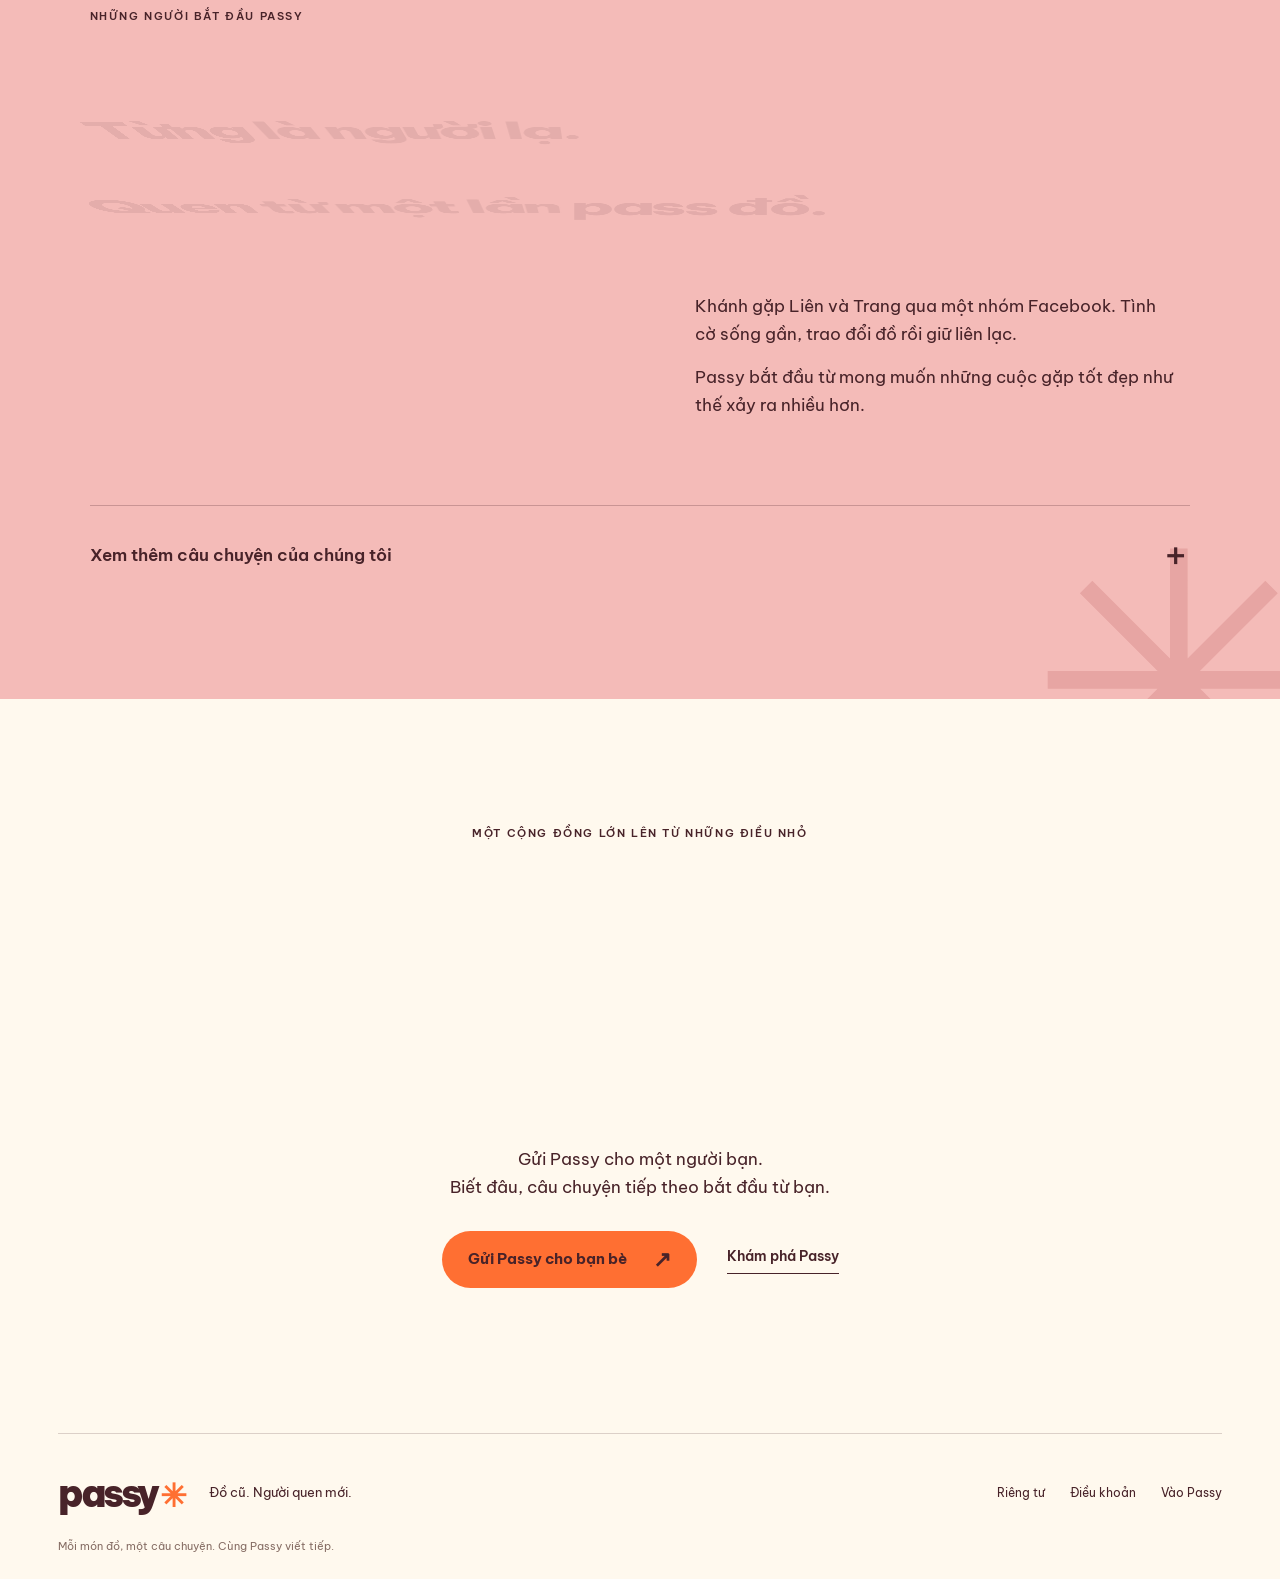
==== commit 0b51bb93: "Add owner data operations and CSV and Google Sheets export" ====
--- a/web/index.html
+++ b/web/index.html
@@ -78,6 +78,7 @@
     * https://docs.flutter.dev/platform-integration/web/initialization
   -->
   <script src="language-entry.js?v=20261128-lang"></script>
+  <script src="owner-export.js?v=1"></script>
   <script src="flutter_bootstrap.js" async></script>
 </body>
 </html>
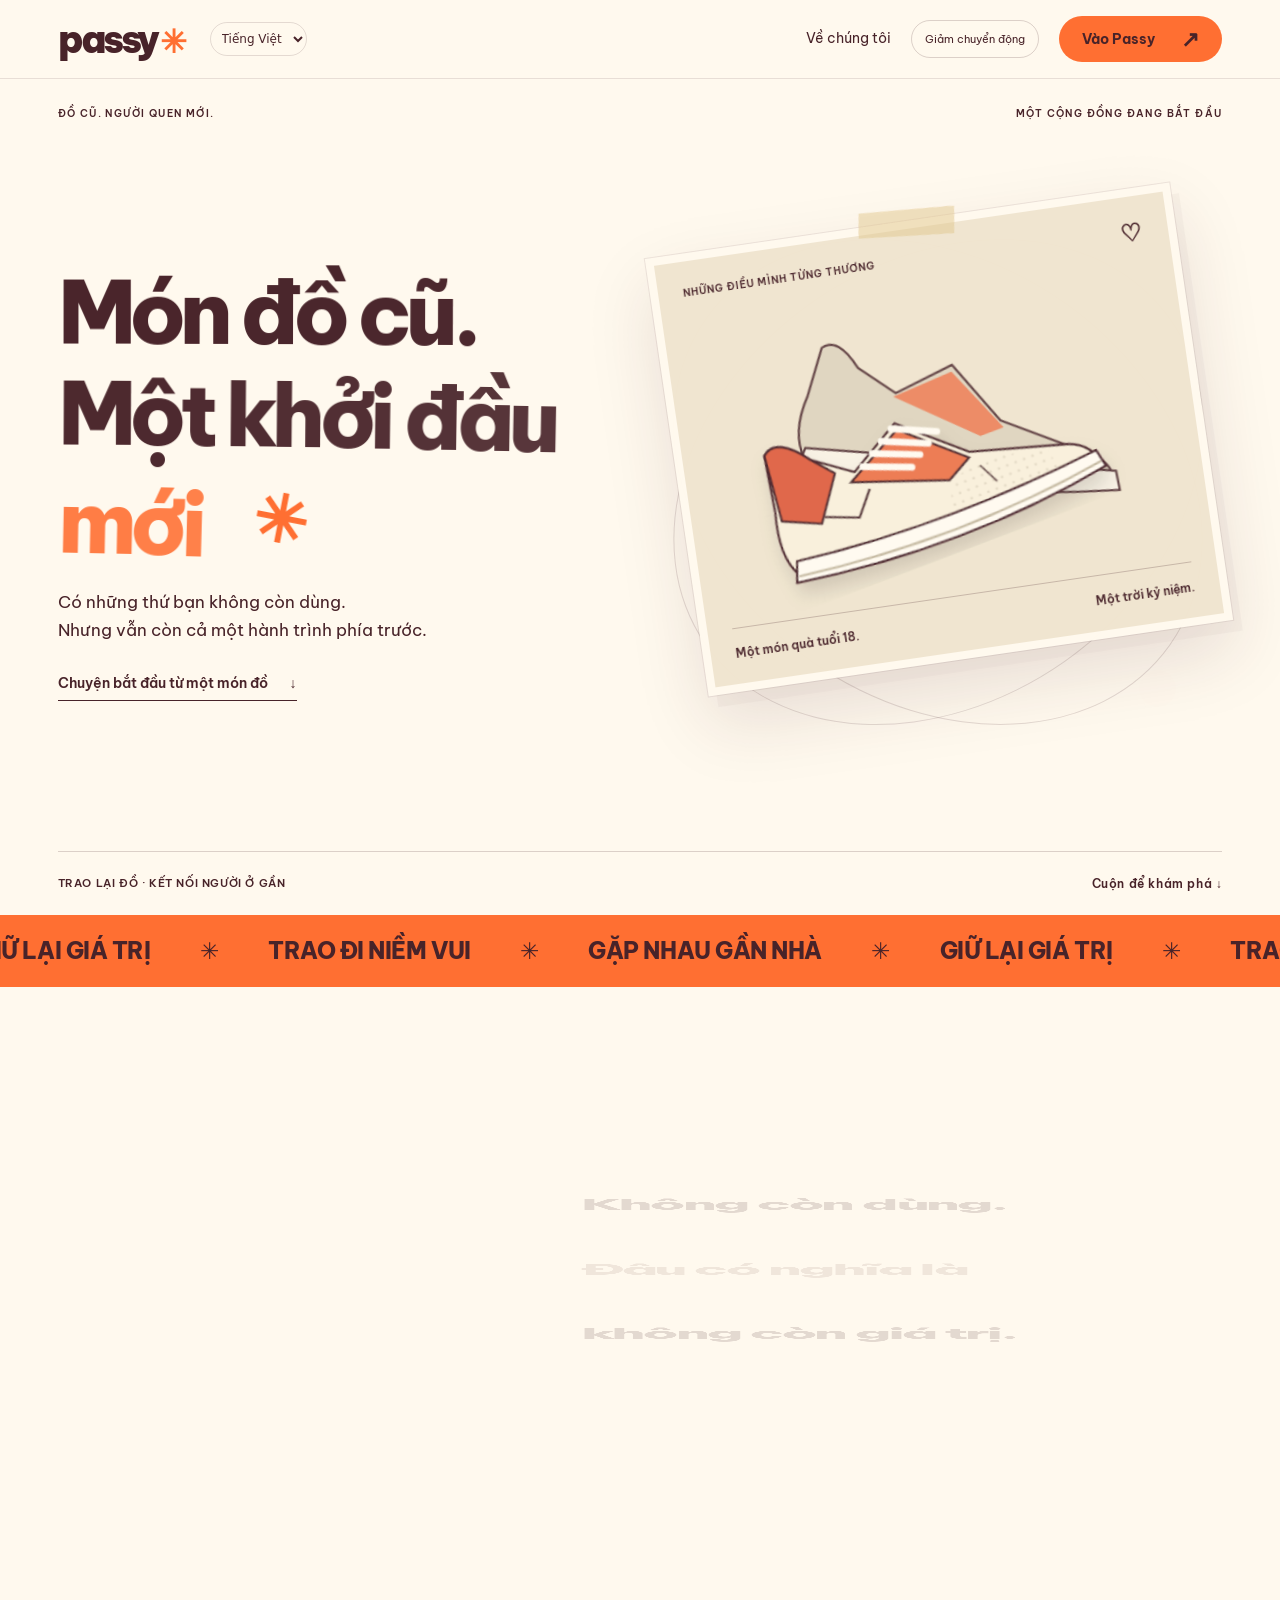
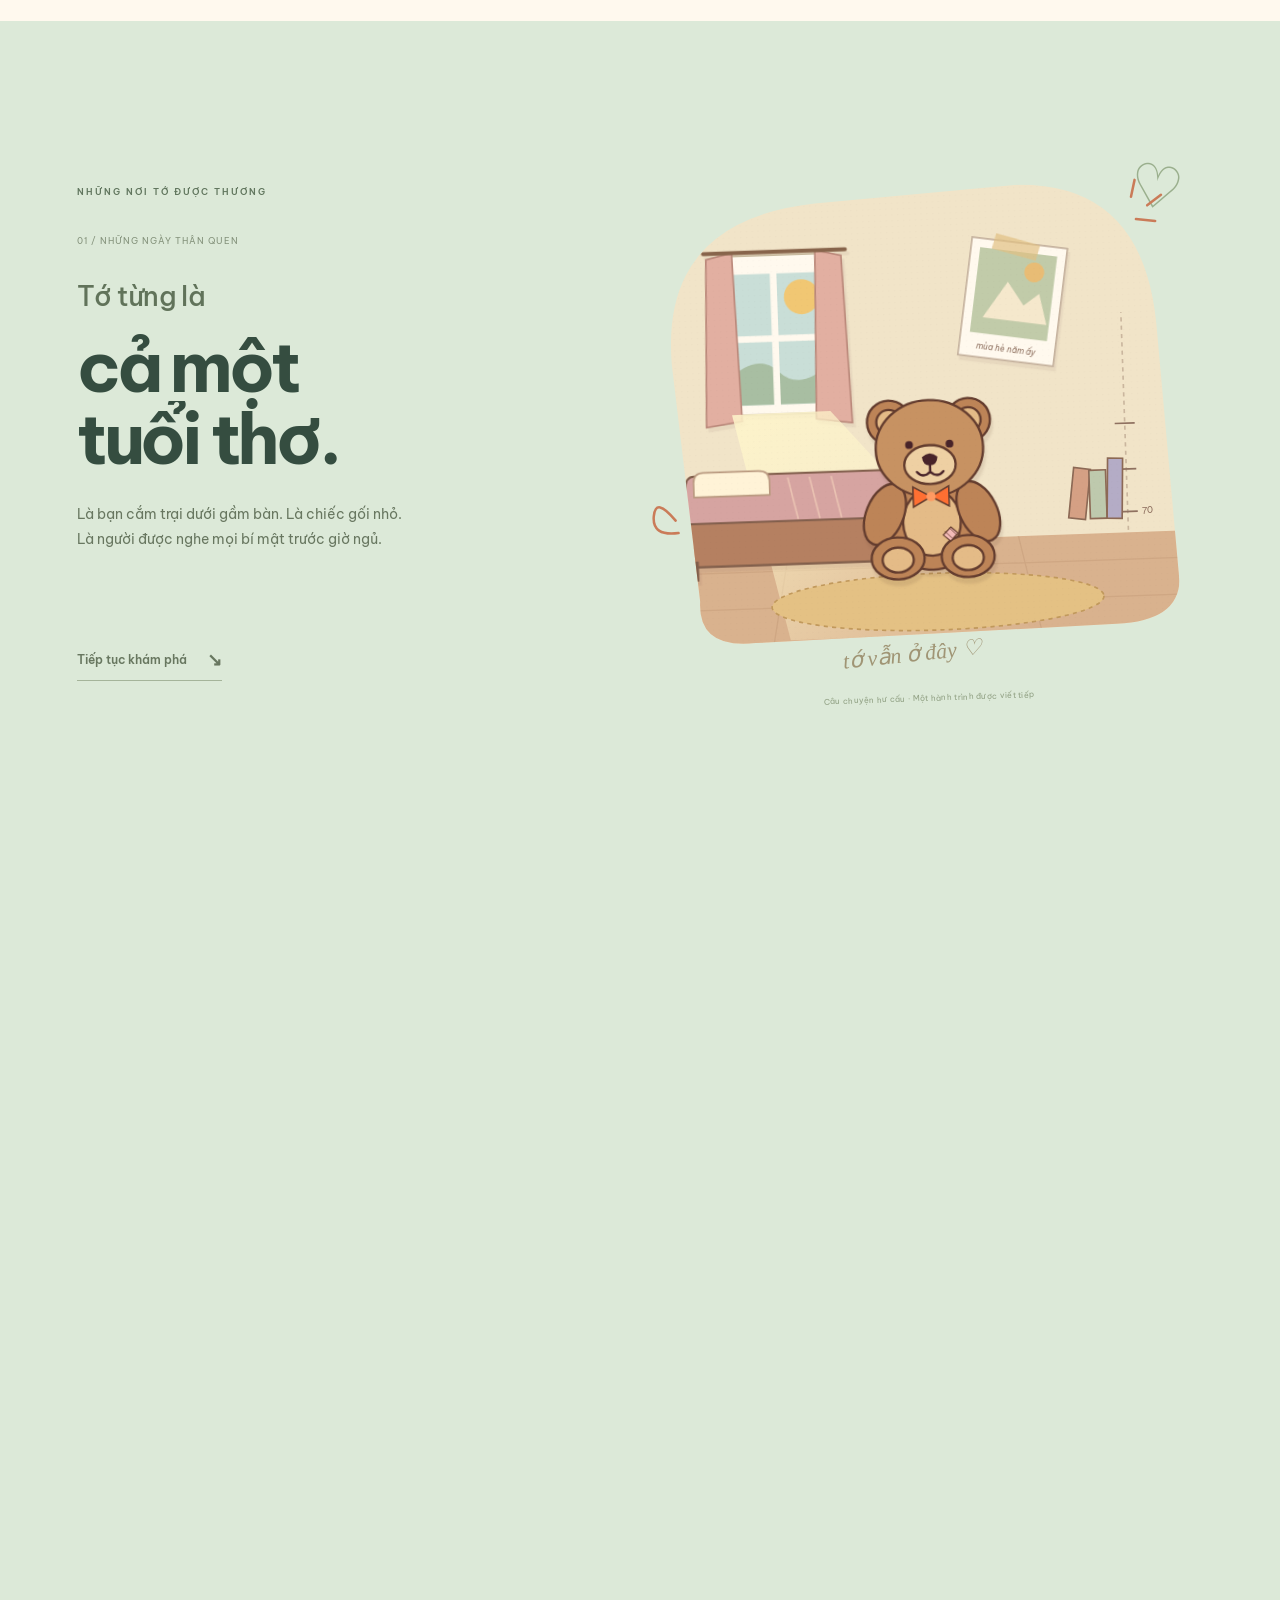
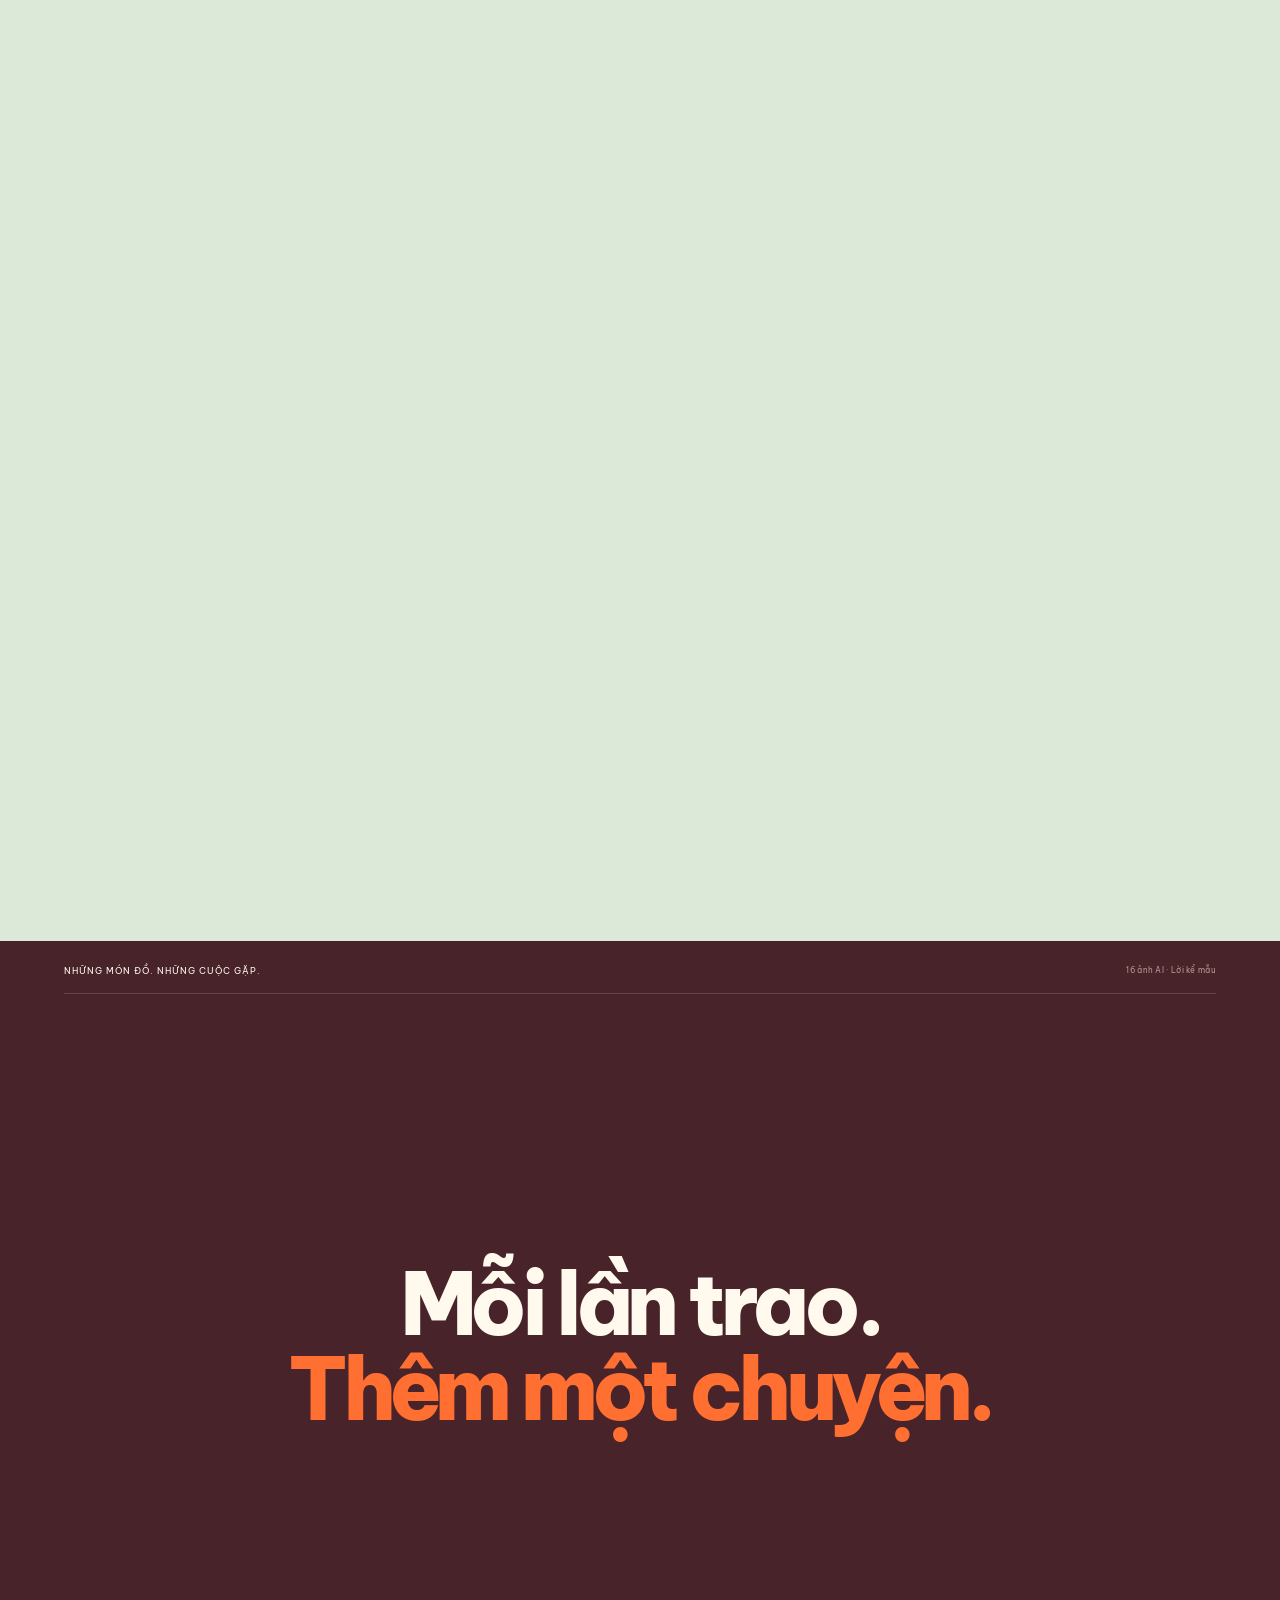
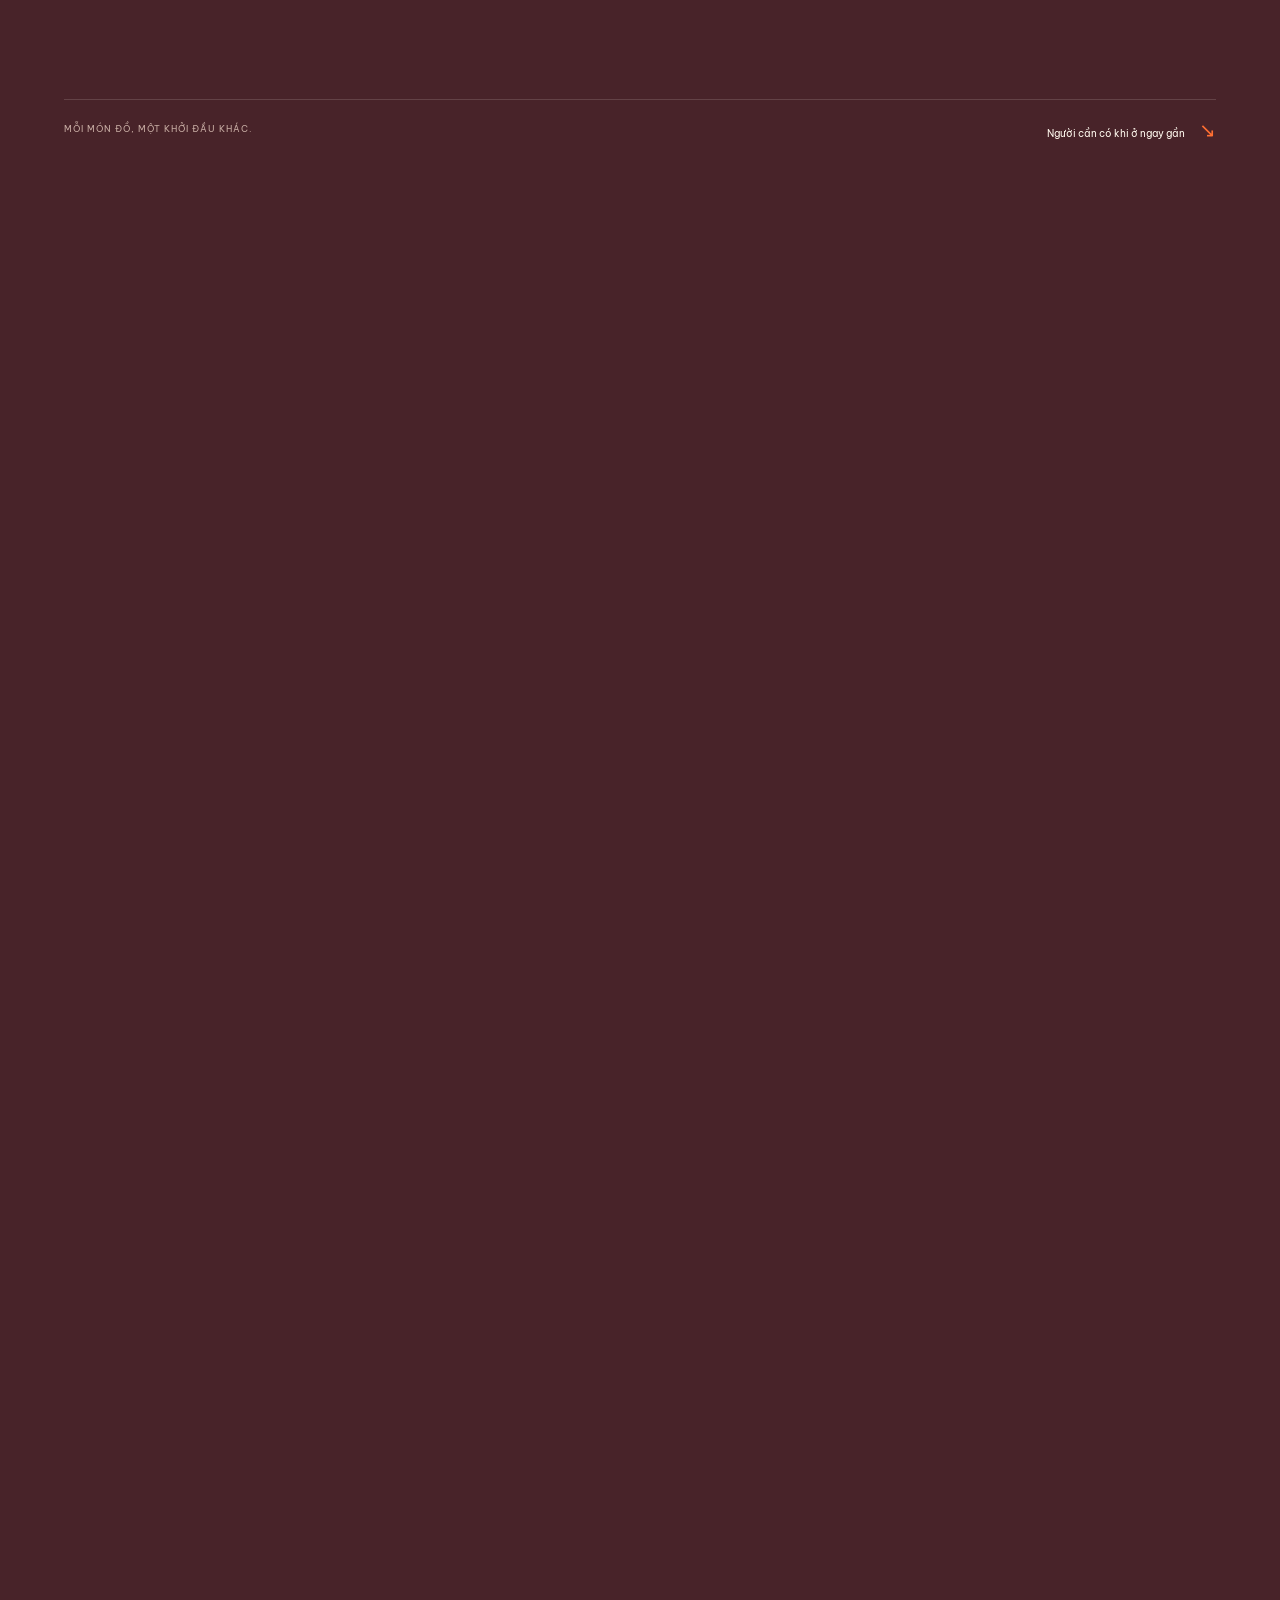
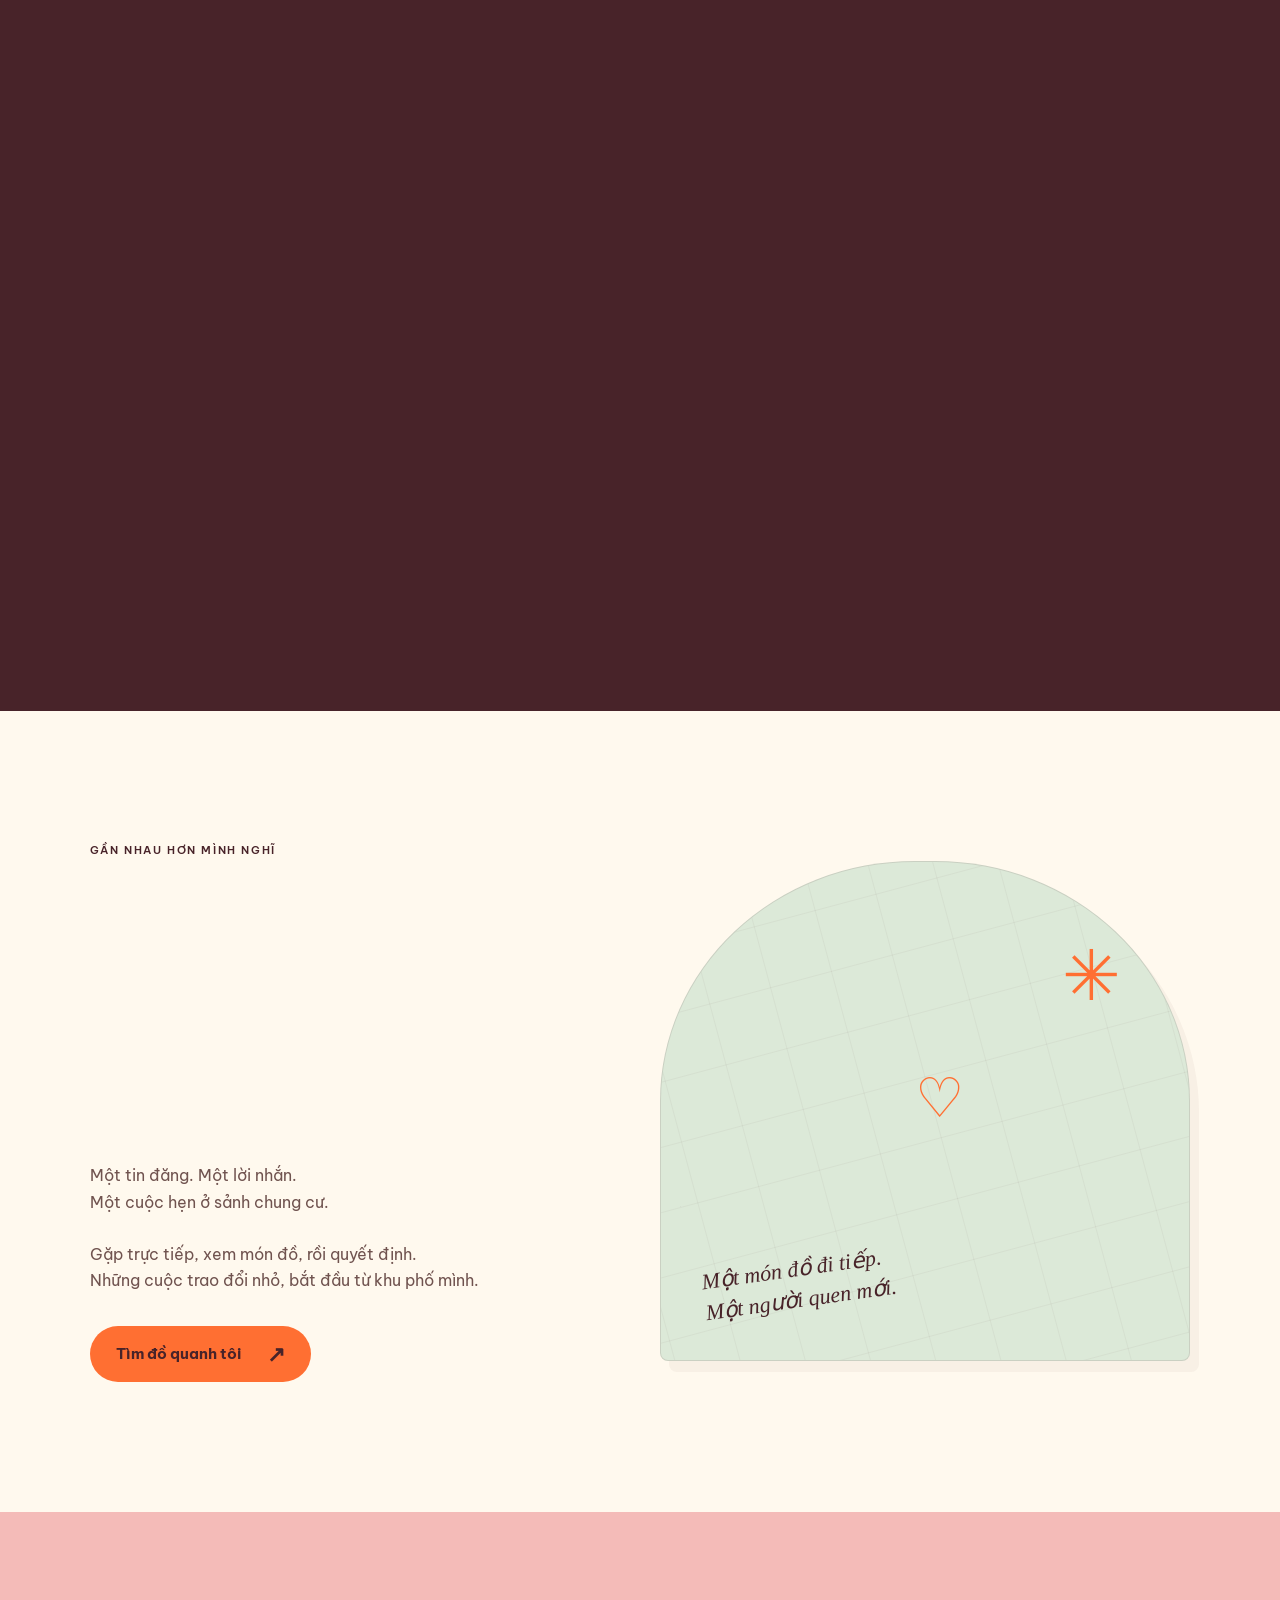
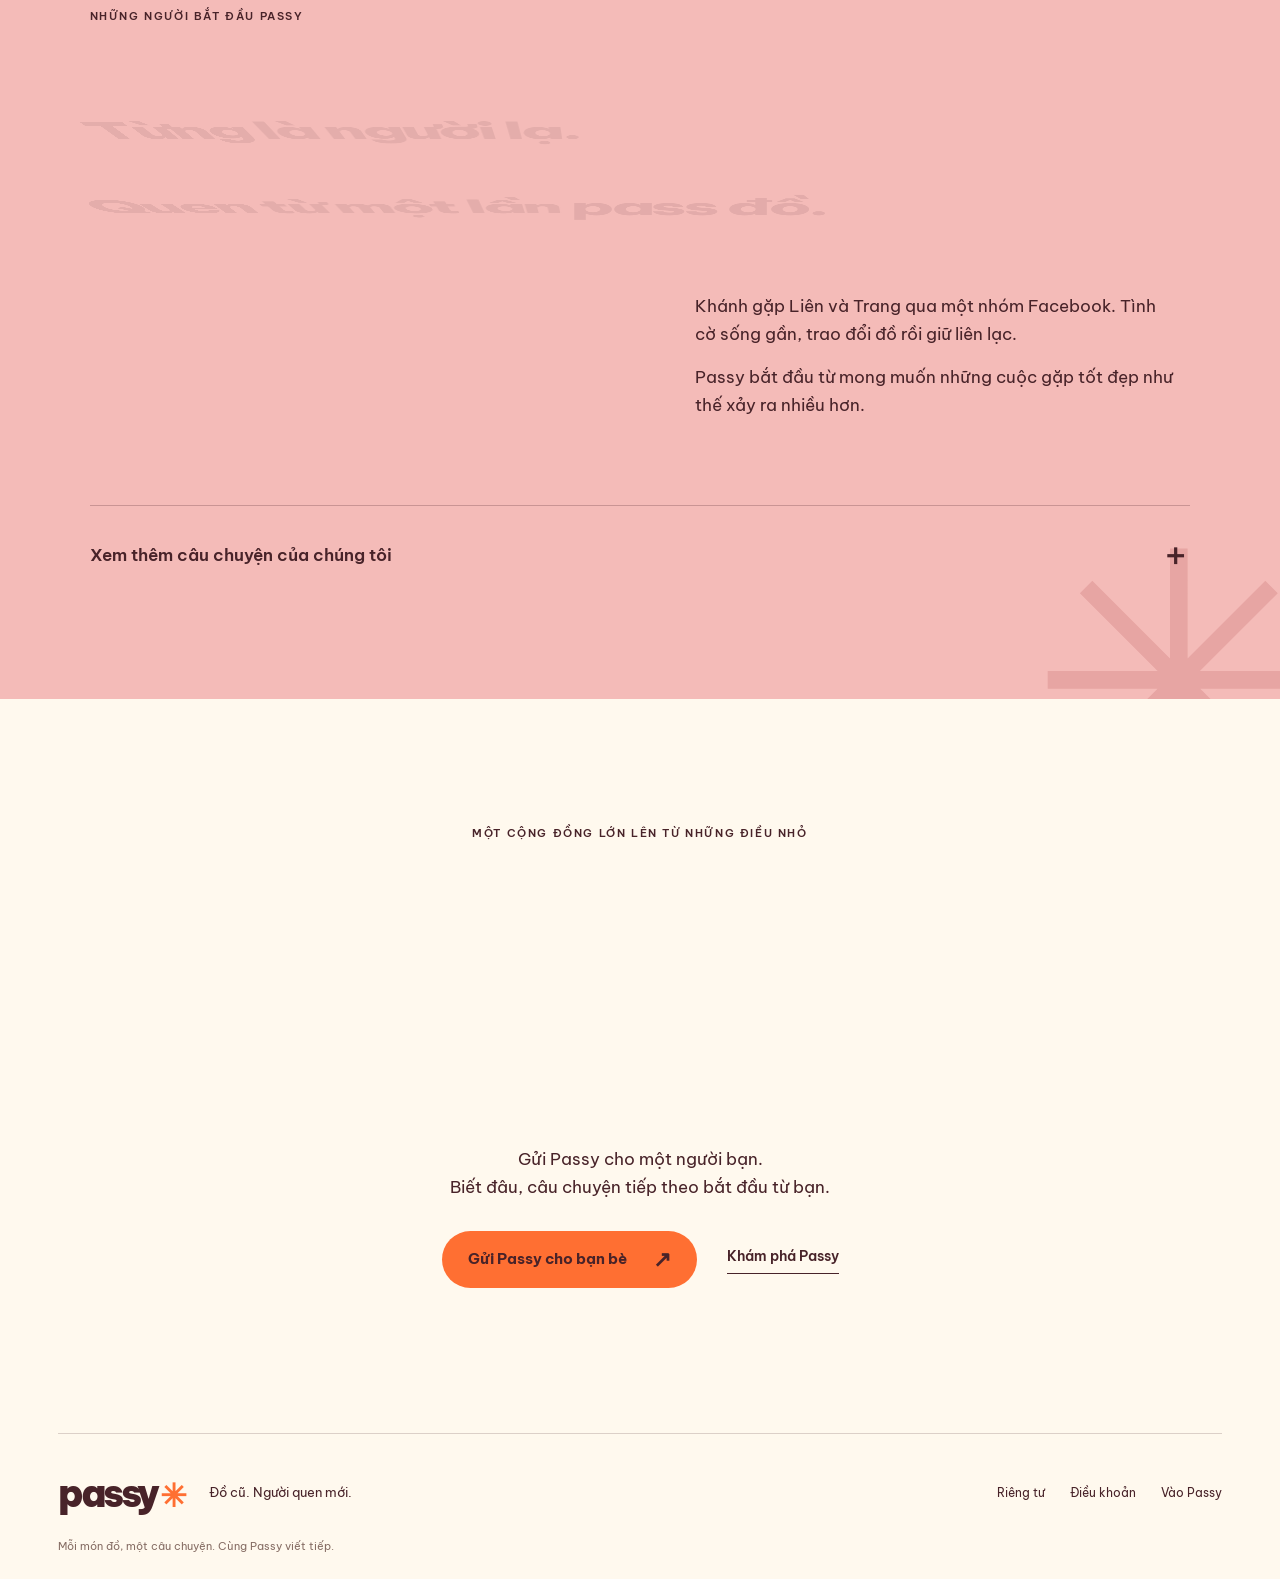
==== commit fad2a34e: "Add in-market owner editing and spreadsheet listing import" ====
--- a/web/index.html
+++ b/web/index.html
@@ -78,7 +78,7 @@
     * https://docs.flutter.dev/platform-integration/web/initialization
   -->
   <script src="language-entry.js?v=20261128-lang"></script>
-  <script src="owner-export.js?v=1"></script>
+  <script src="owner-export.js?v=2"></script>
   <script src="flutter_bootstrap.js" async></script>
 </body>
 </html>
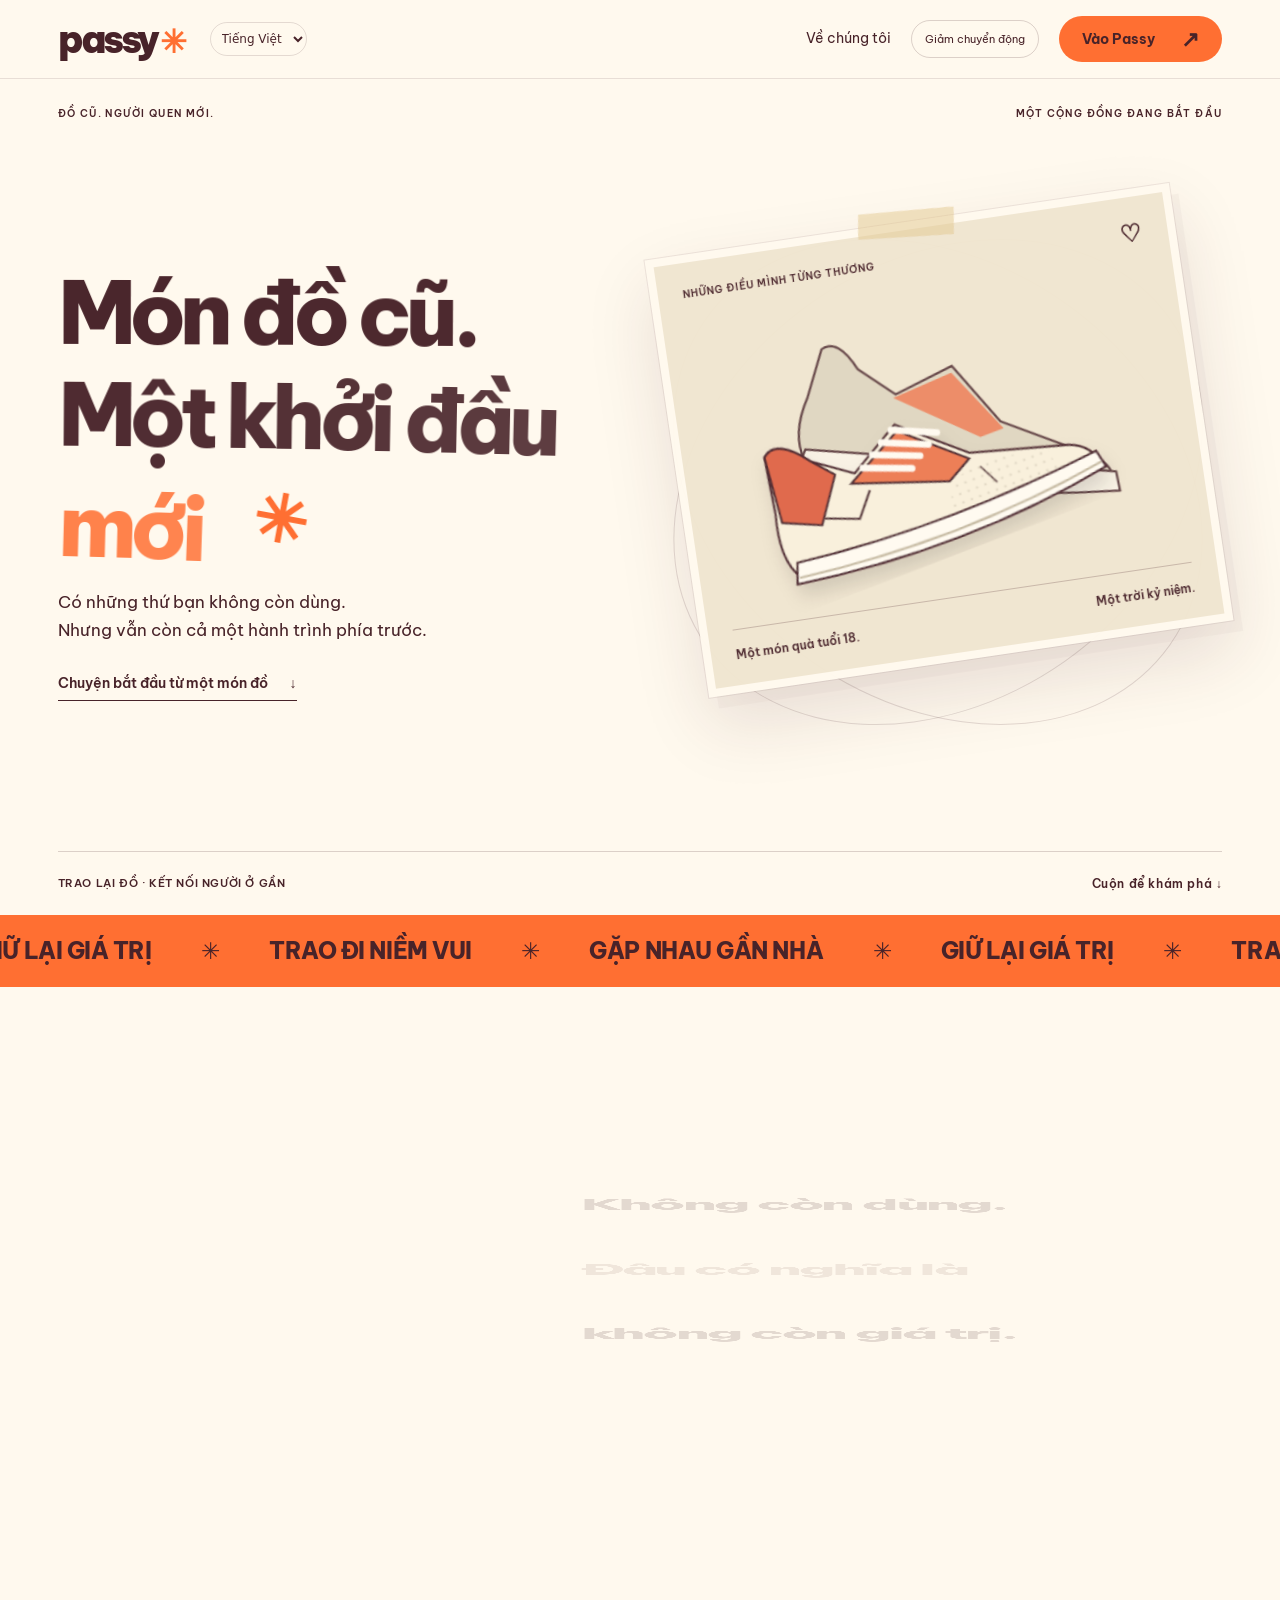
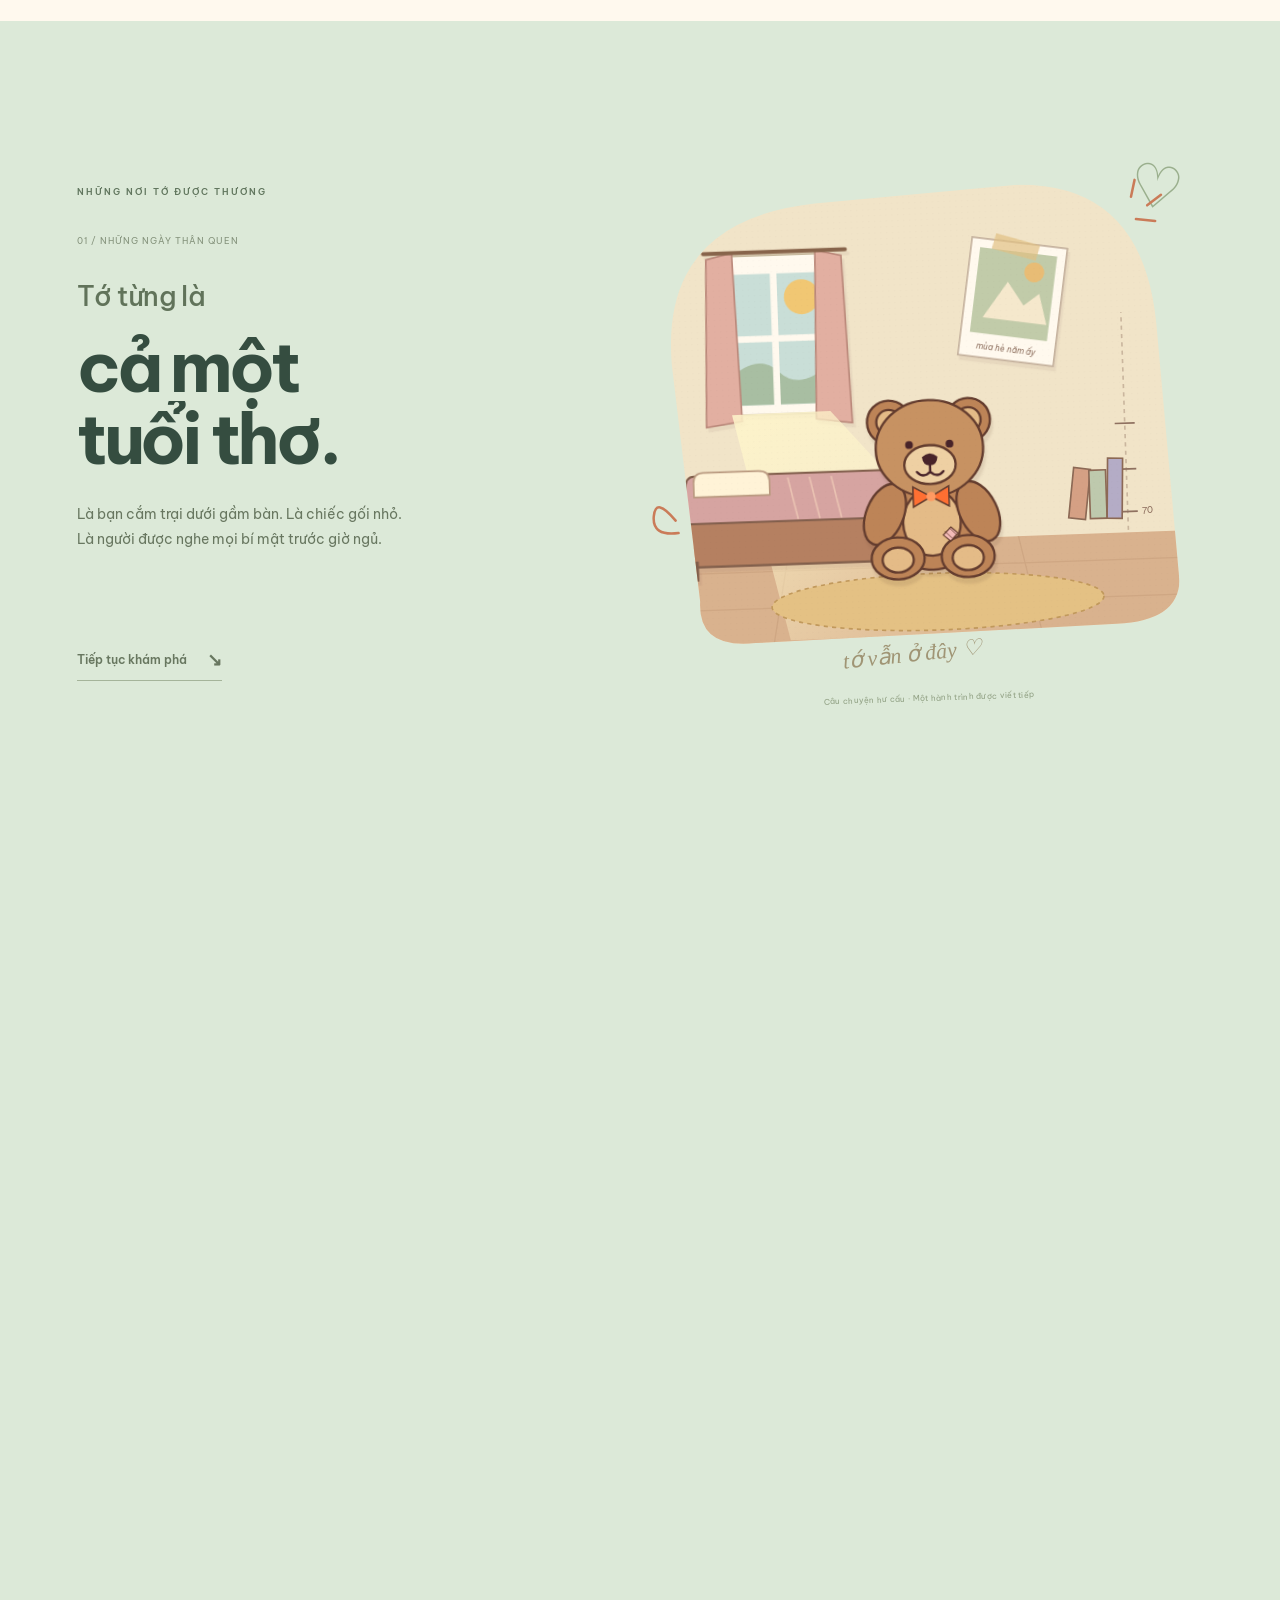
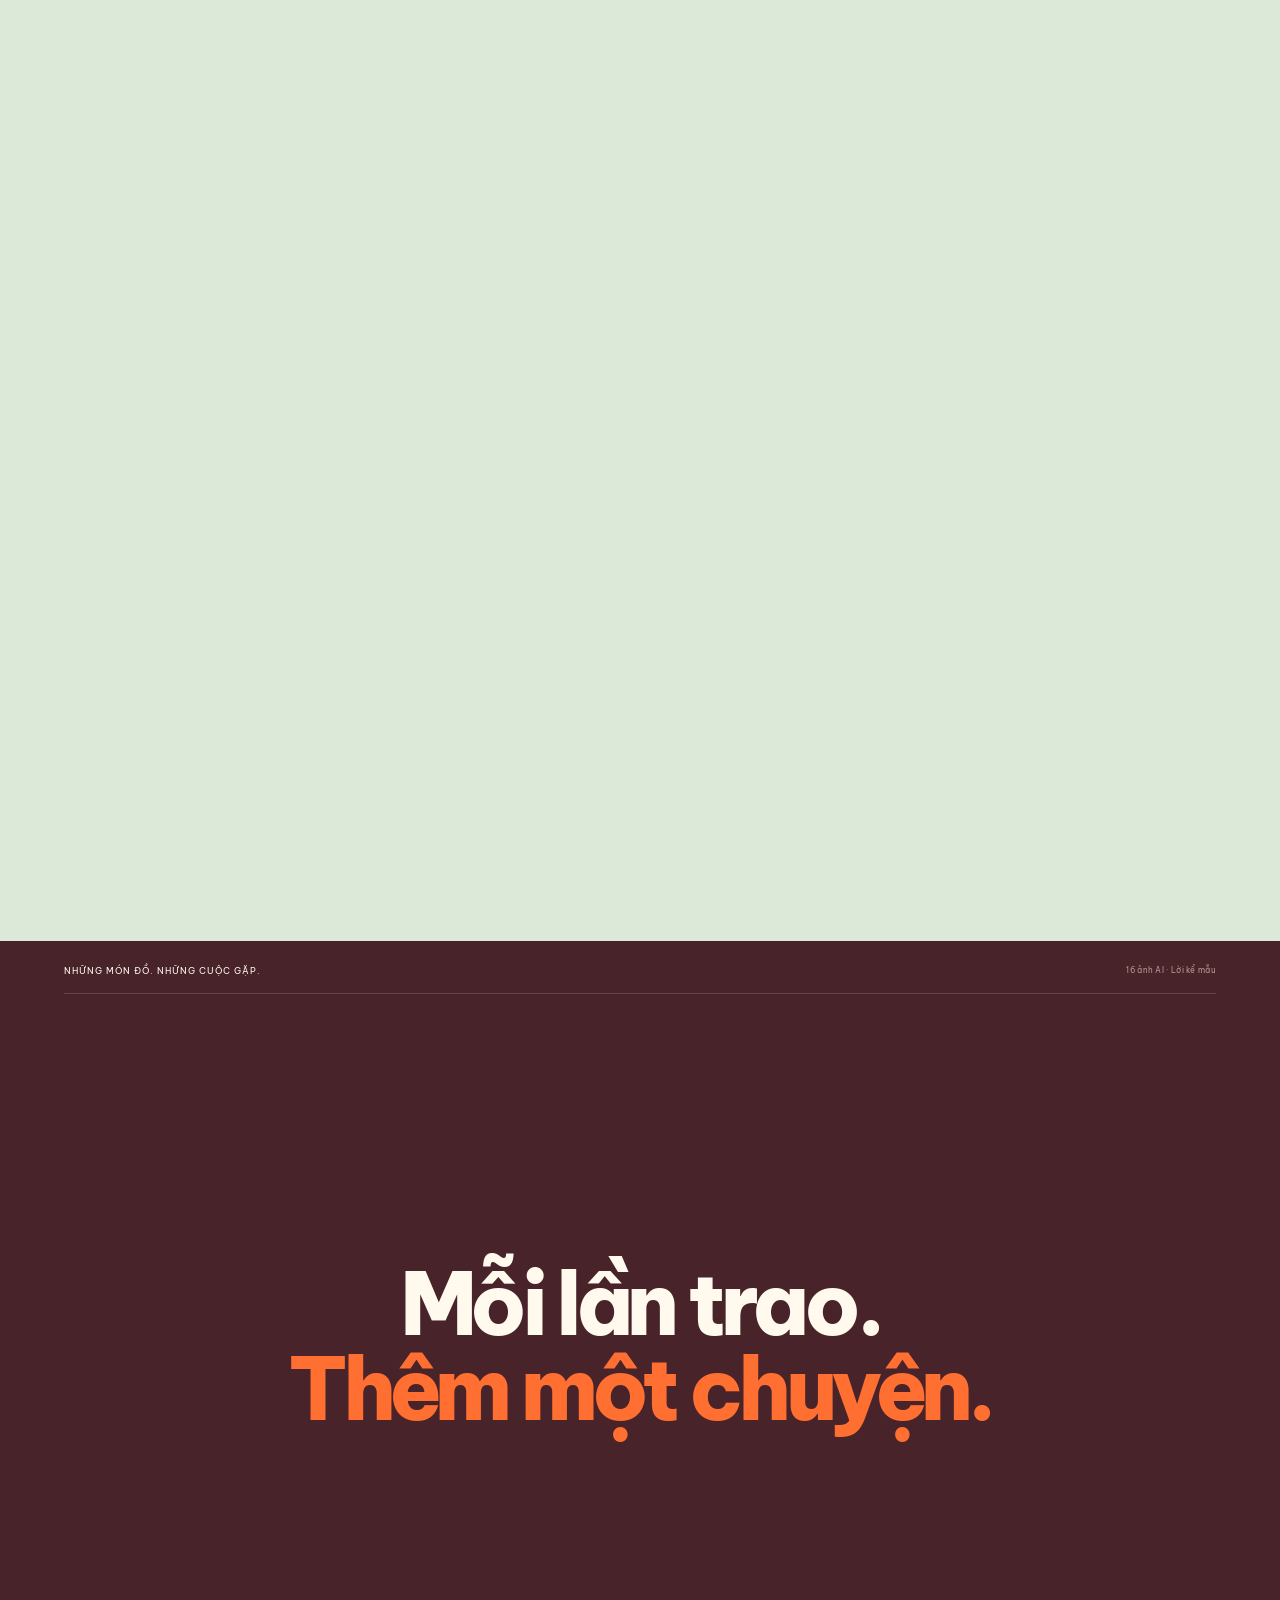
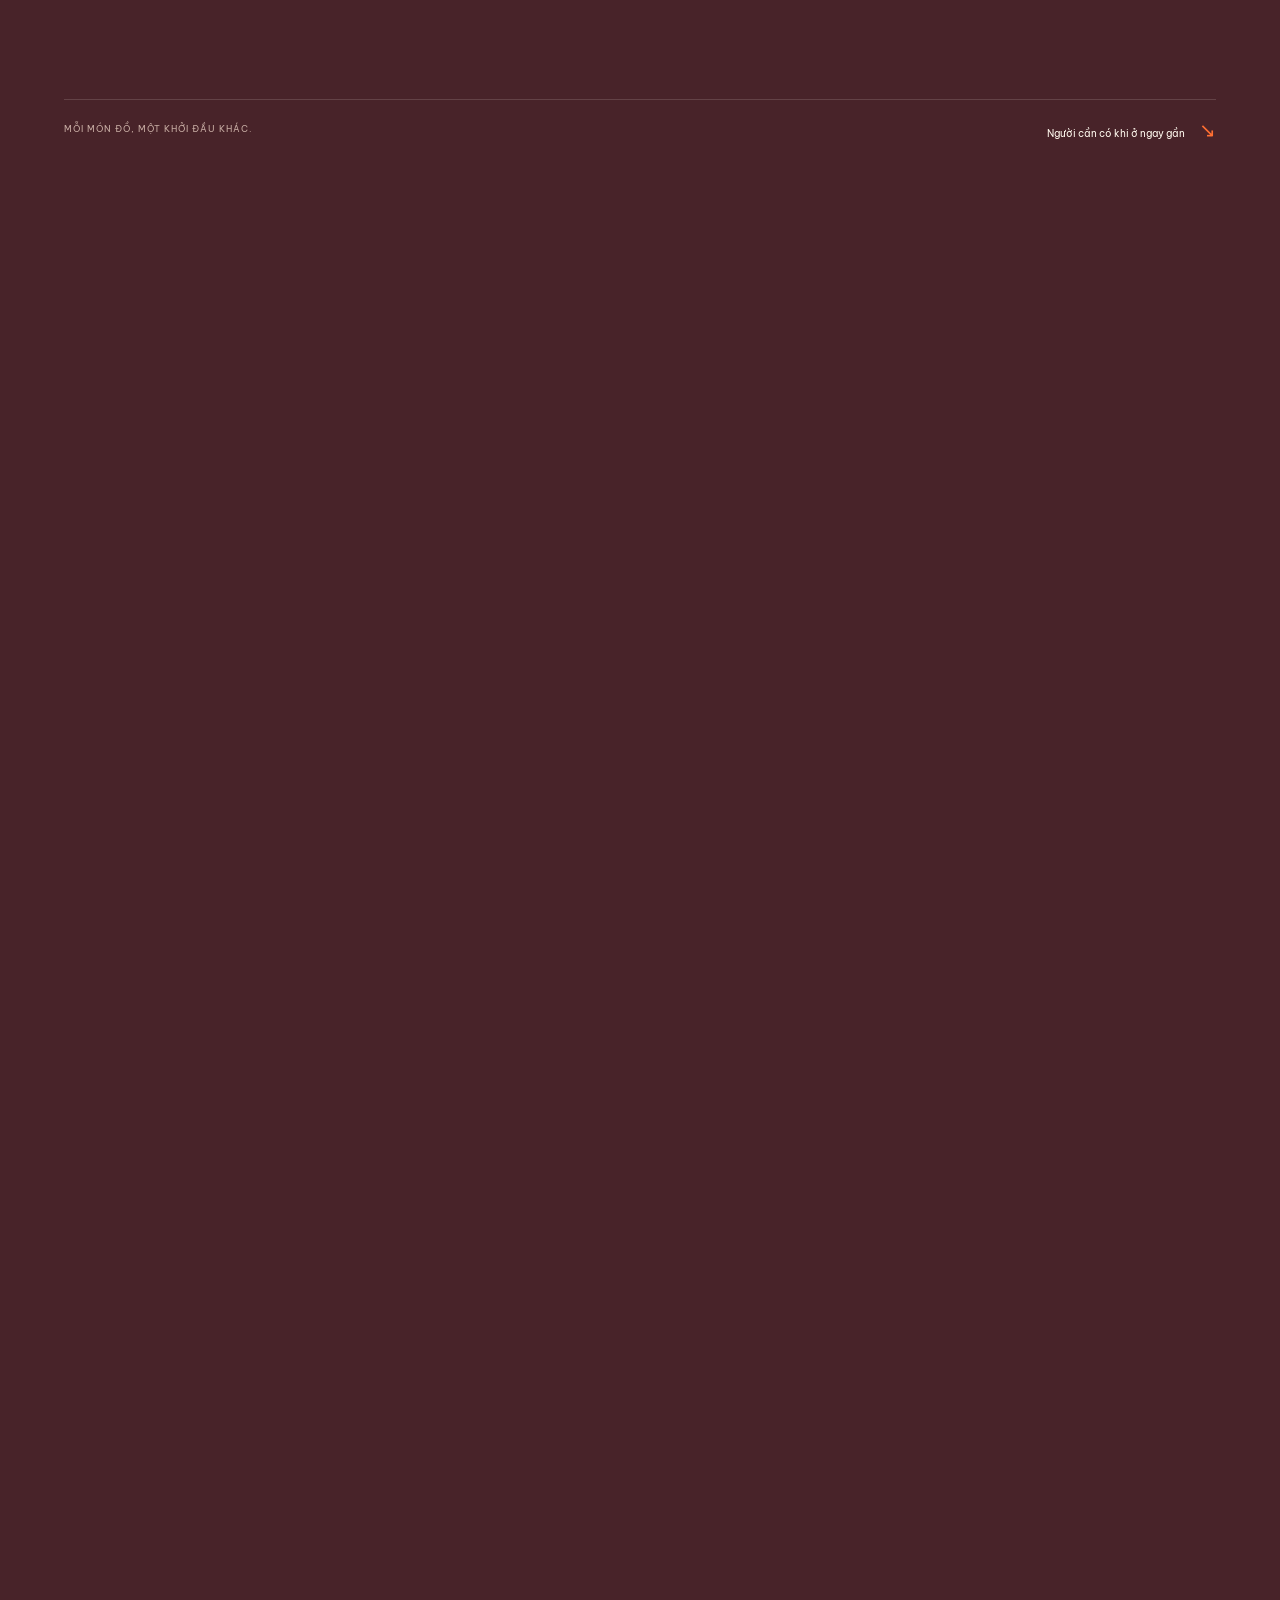
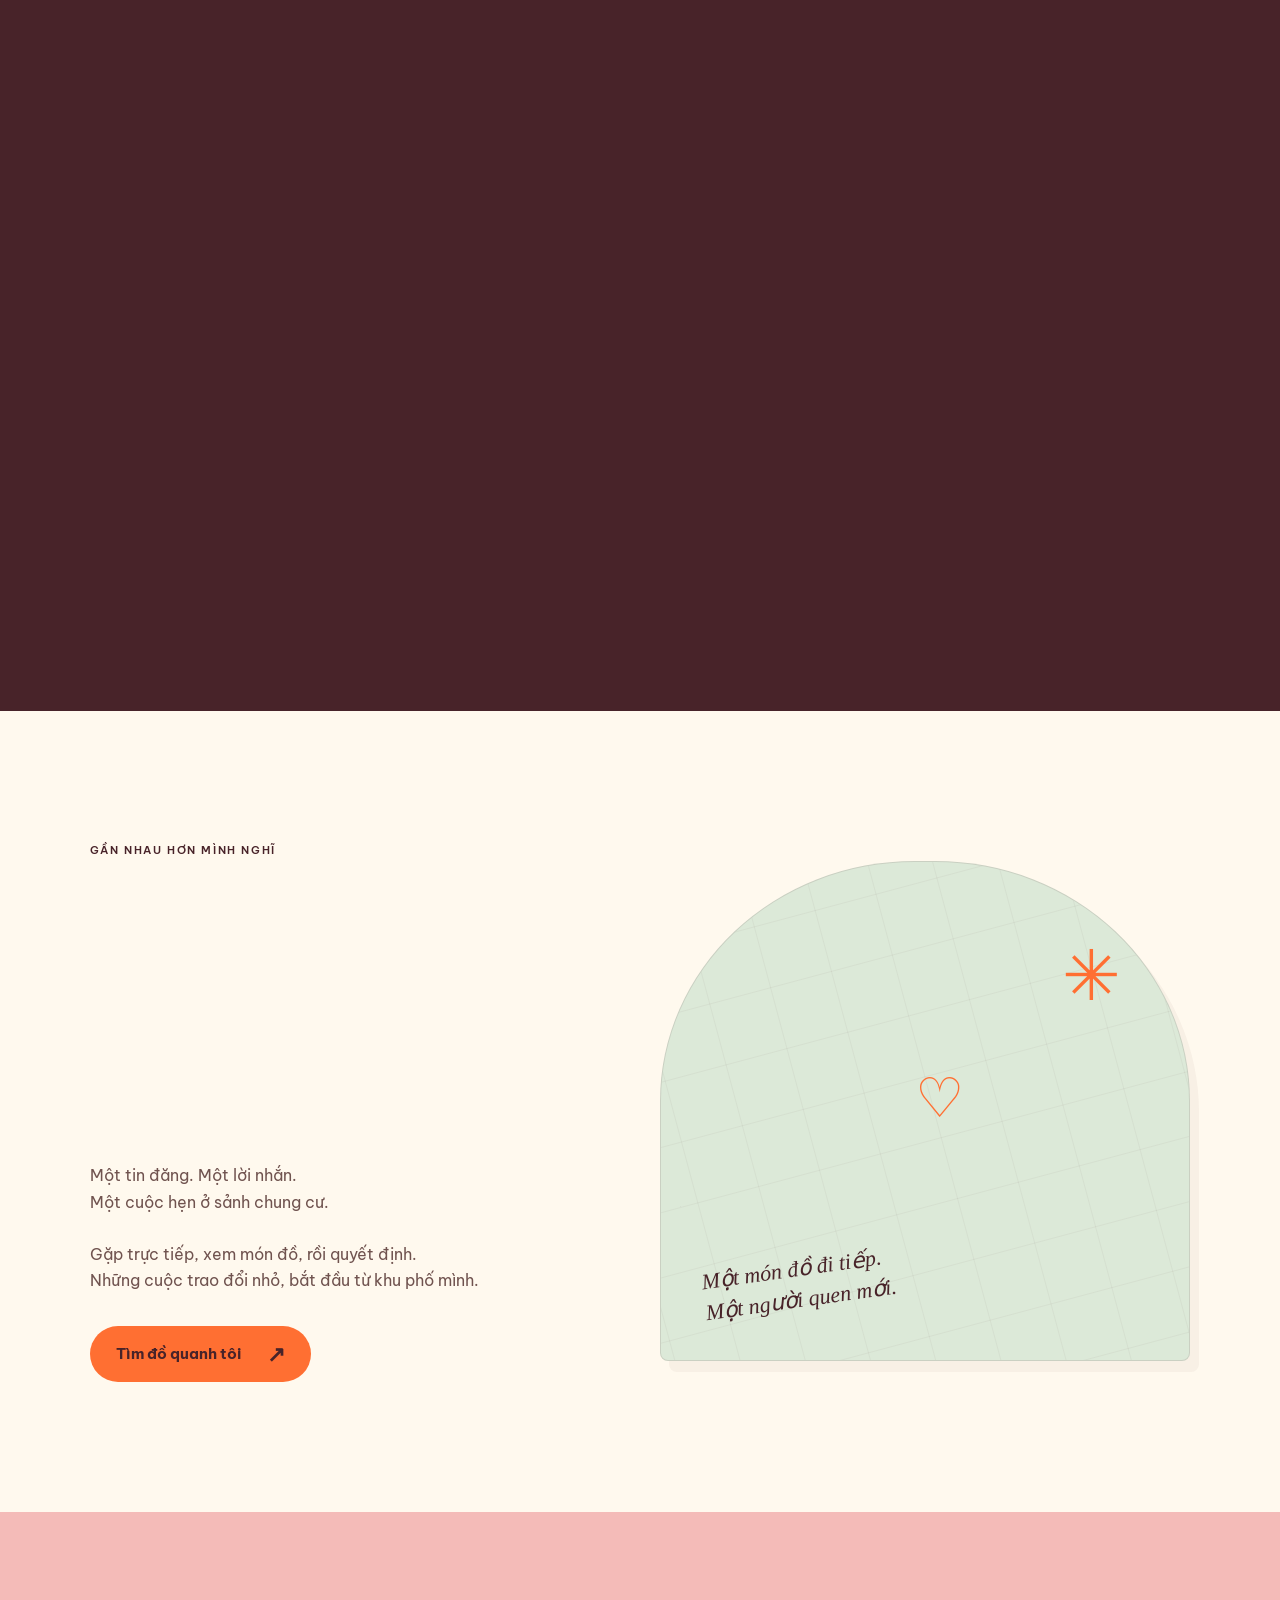
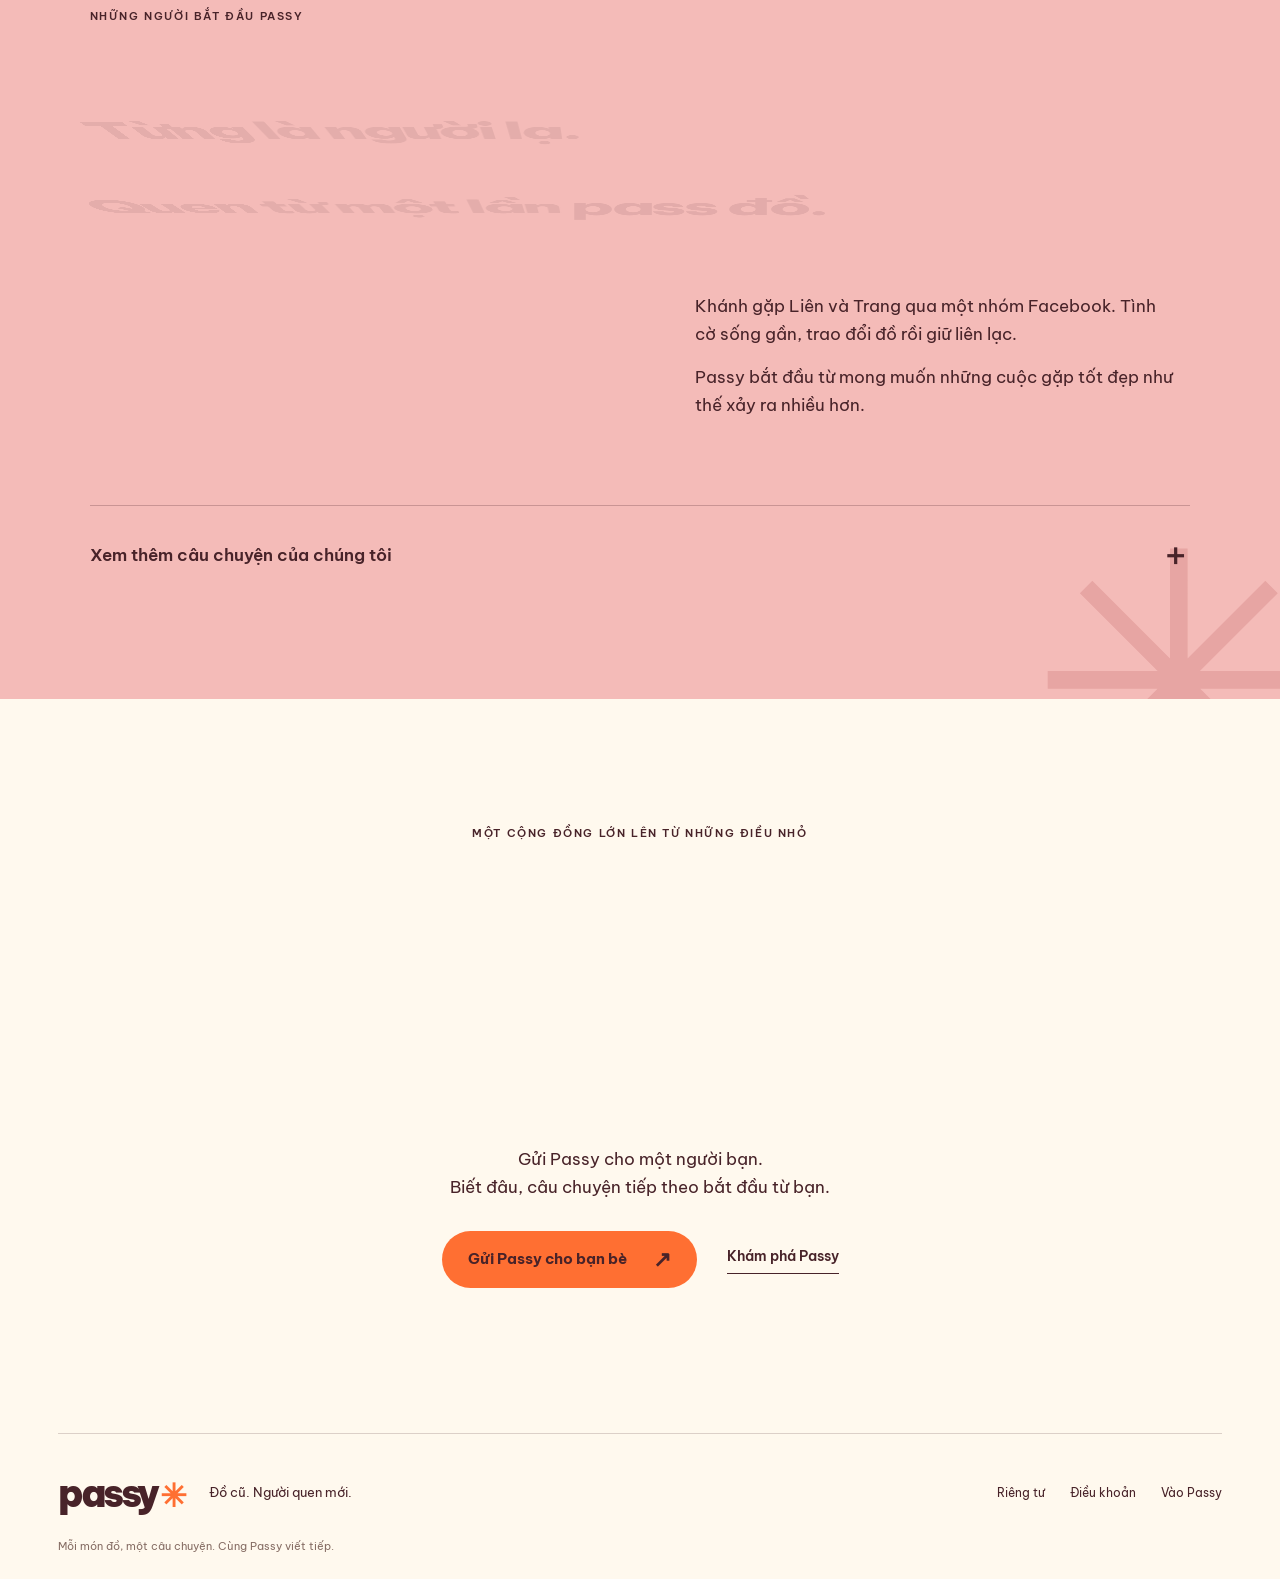
==== commit 3426e5c4: "Import shared Google Sheets links without OAuth" ====
--- a/web/index.html
+++ b/web/index.html
@@ -78,7 +78,7 @@
     * https://docs.flutter.dev/platform-integration/web/initialization
   -->
   <script src="language-entry.js?v=20261128-lang"></script>
-  <script src="owner-export.js?v=2"></script>
+  <script src="owner-export.js?v=3"></script>
   <script src="flutter_bootstrap.js" async></script>
 </body>
 </html>
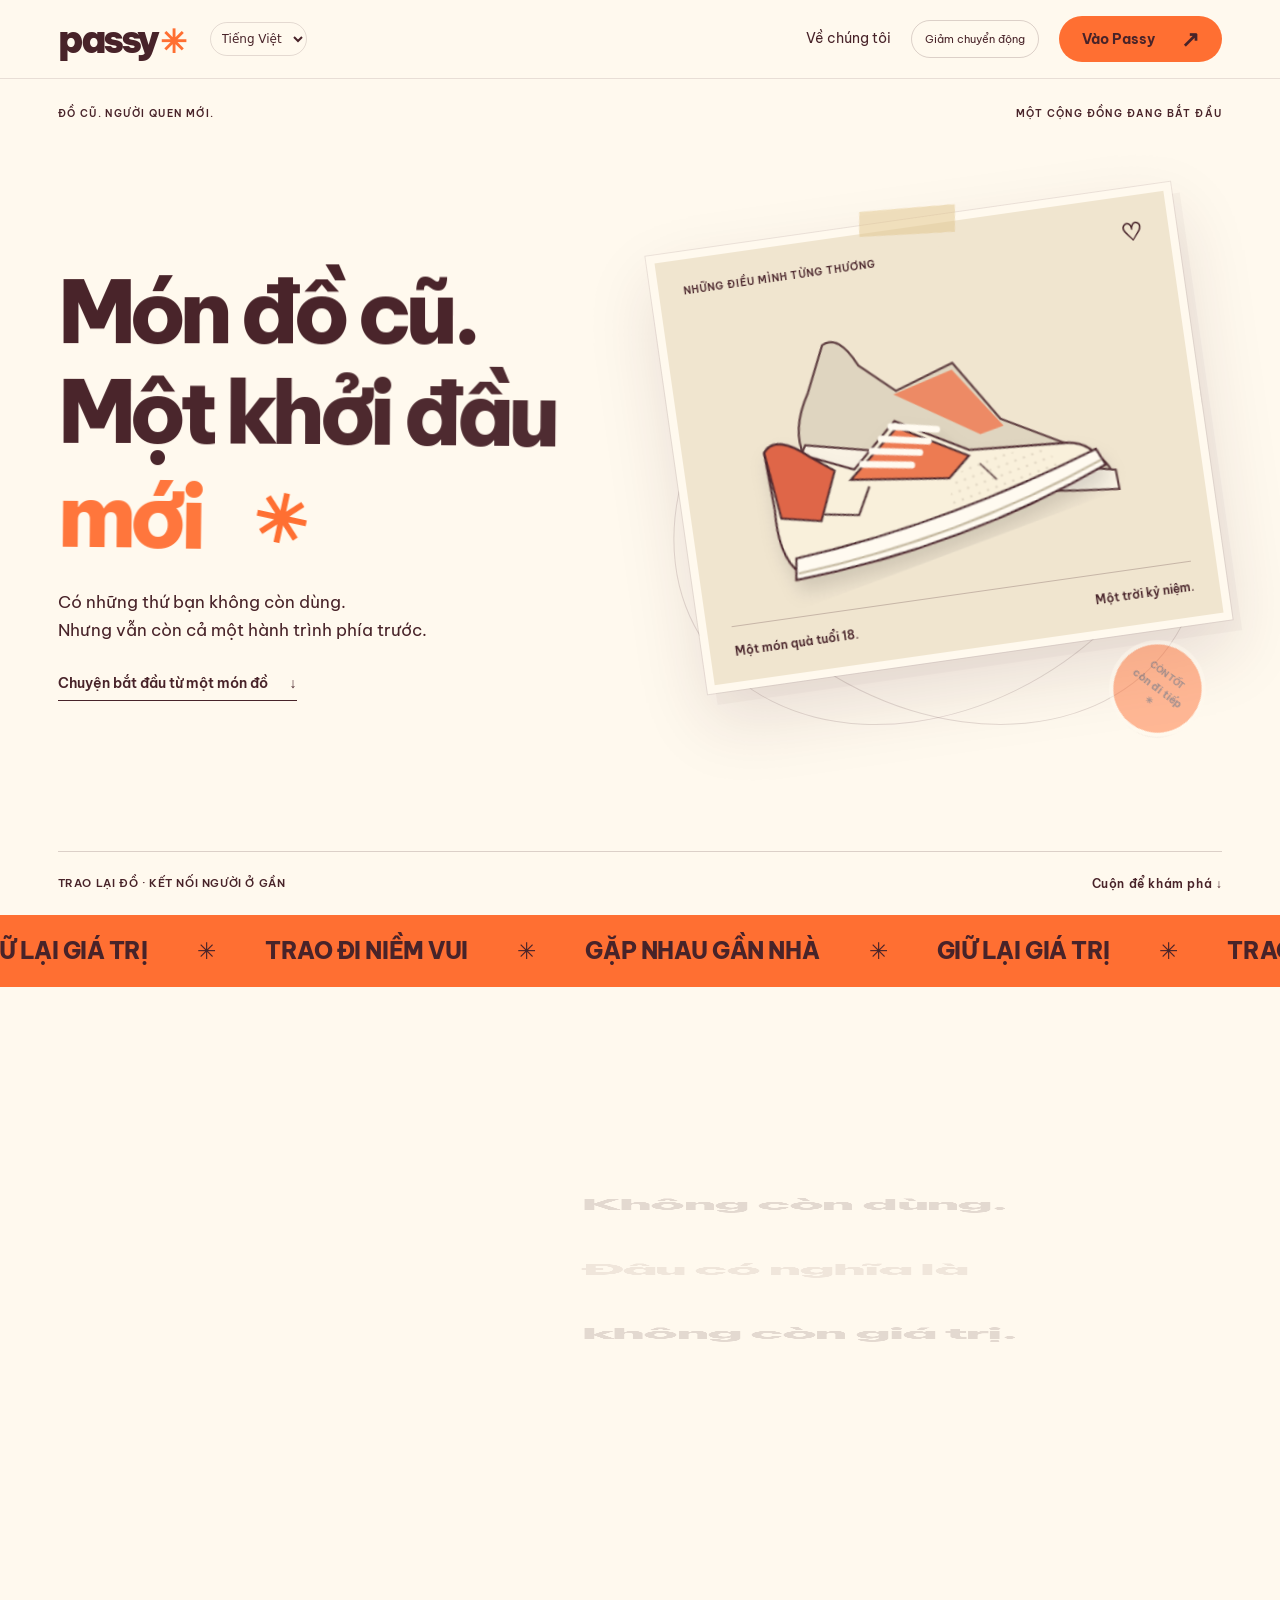
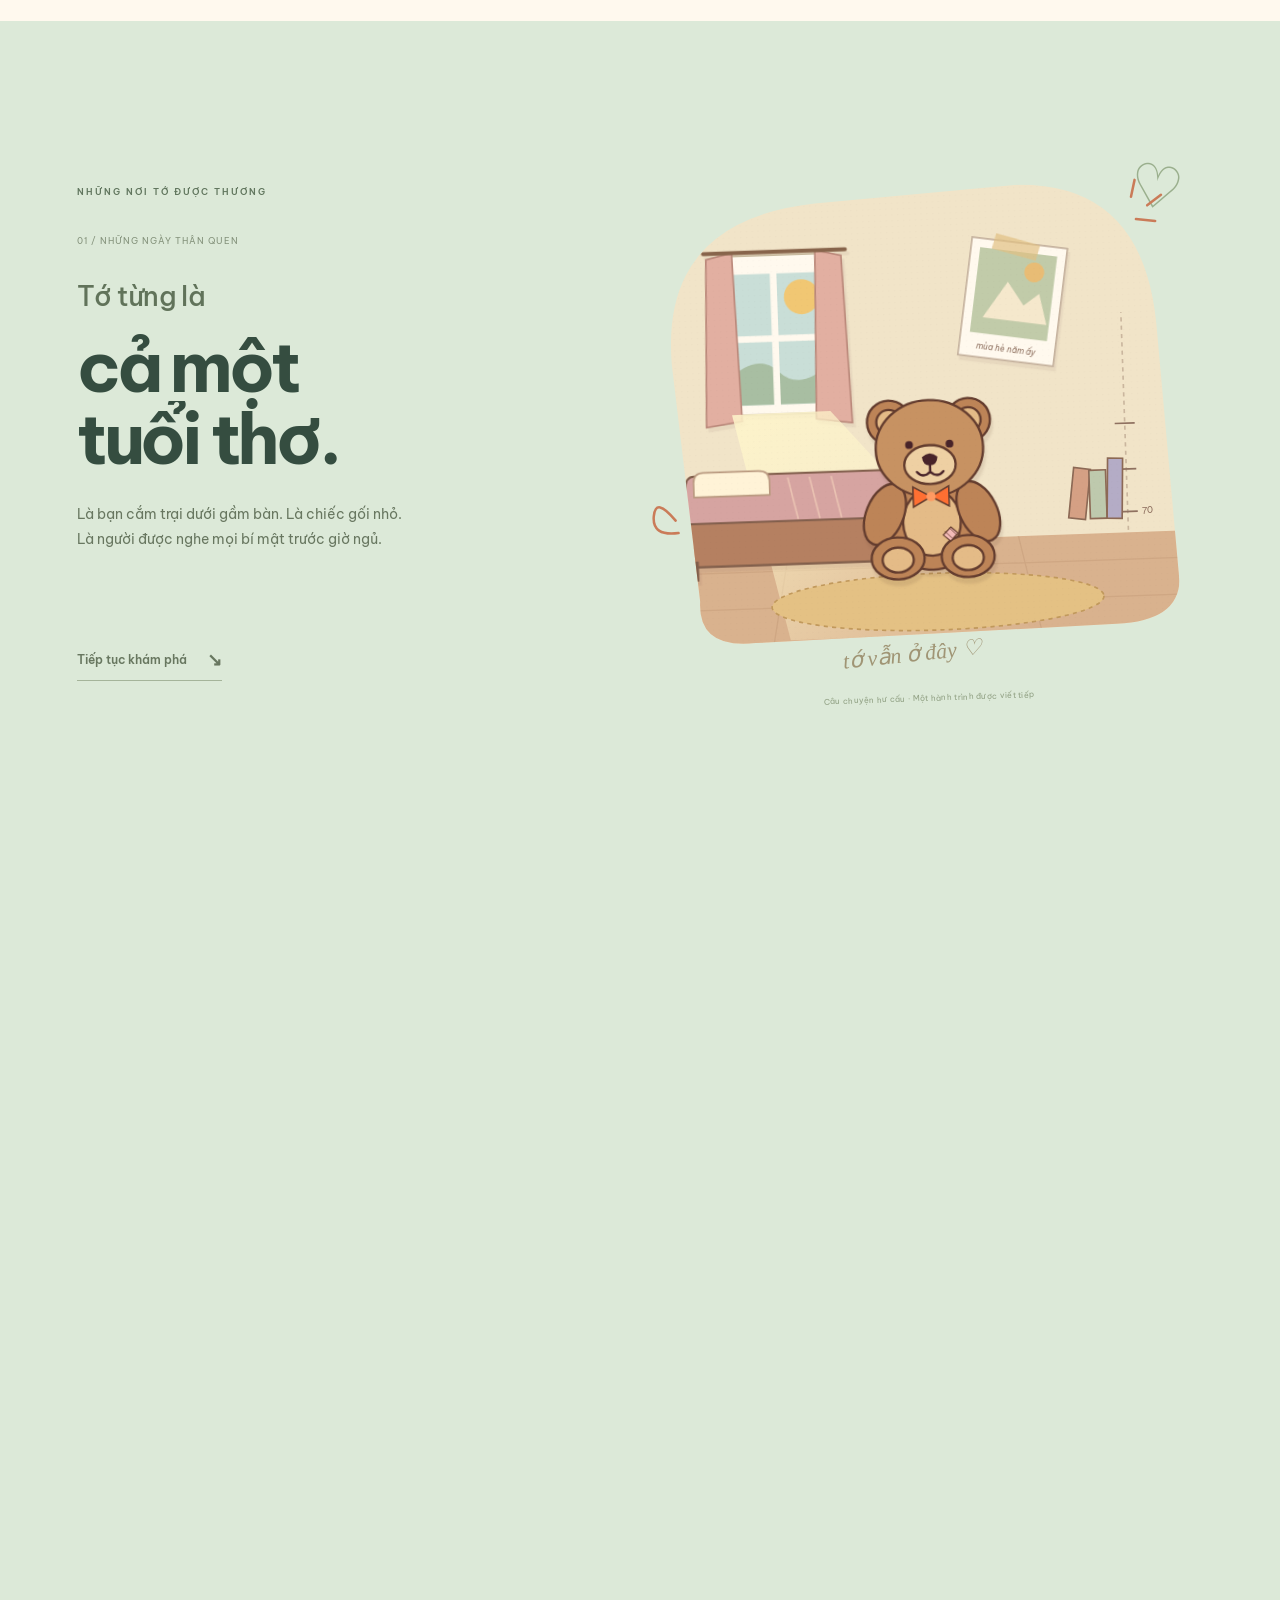
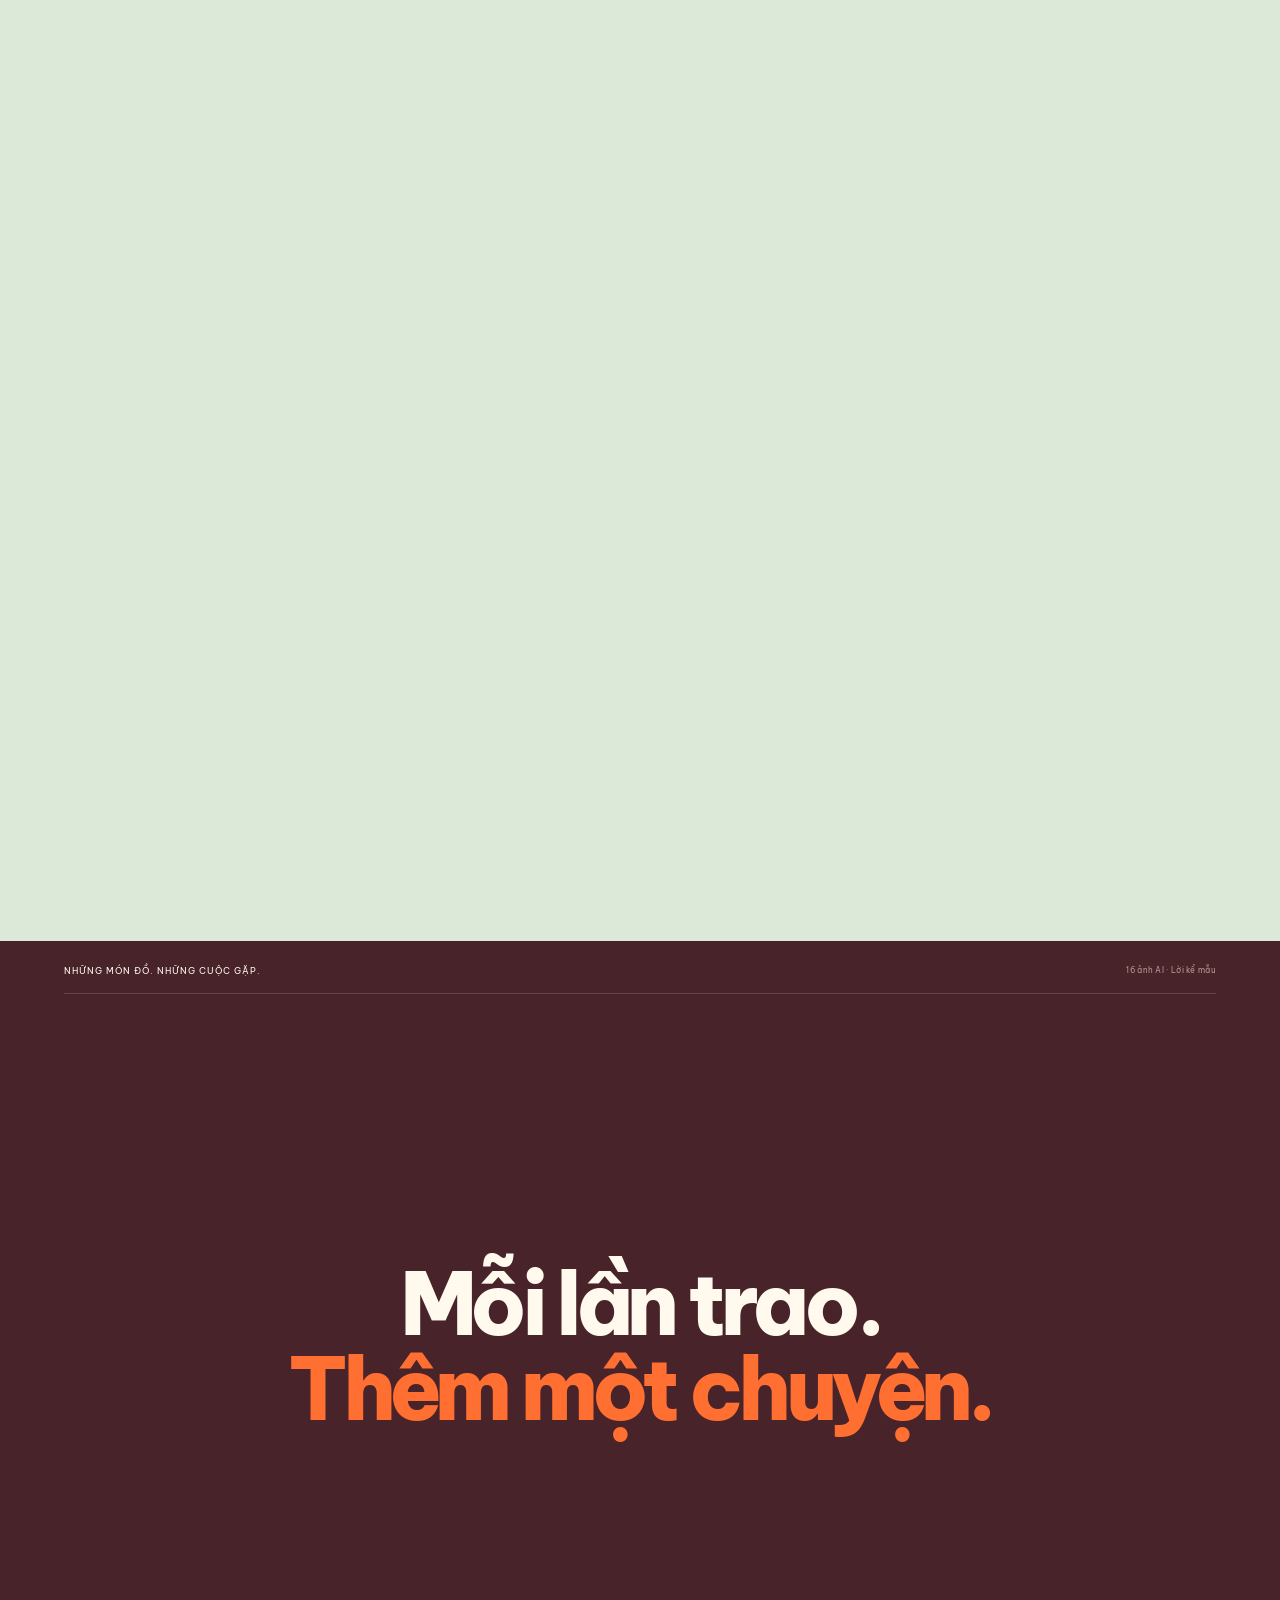
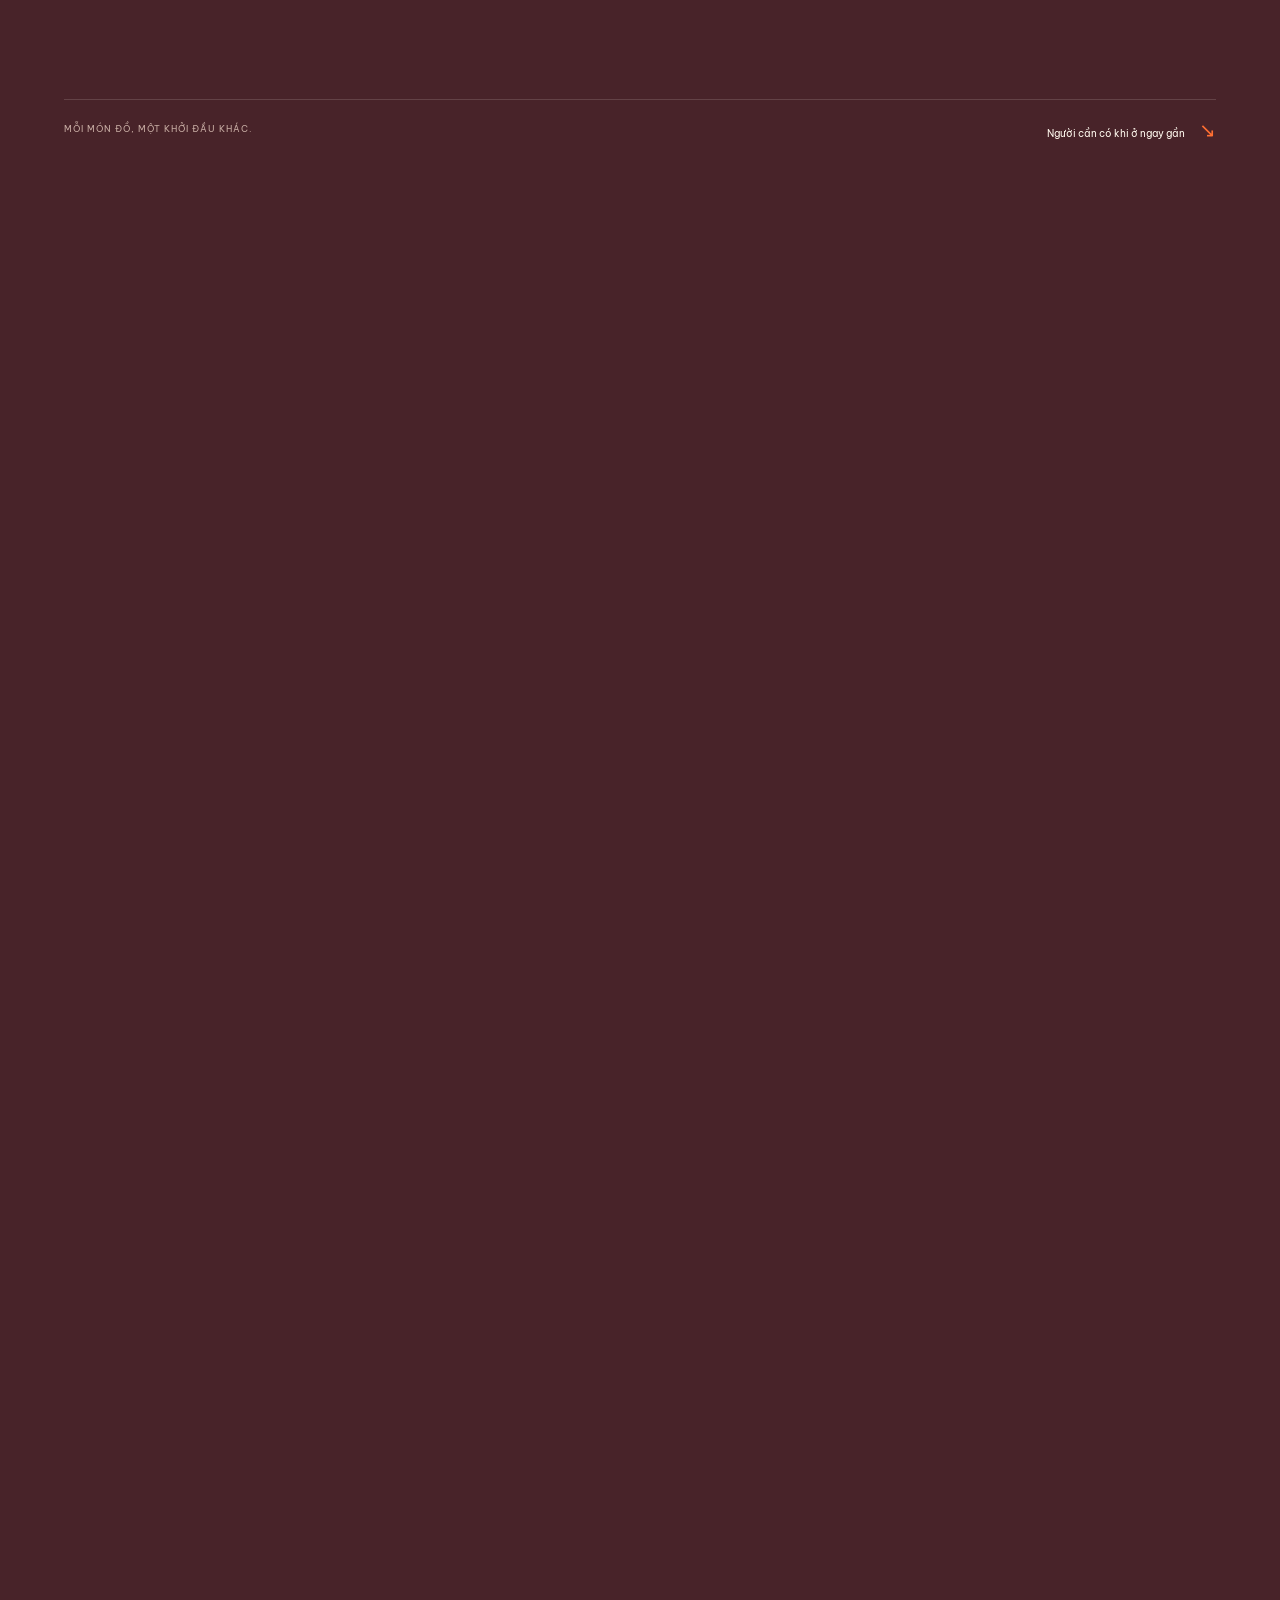
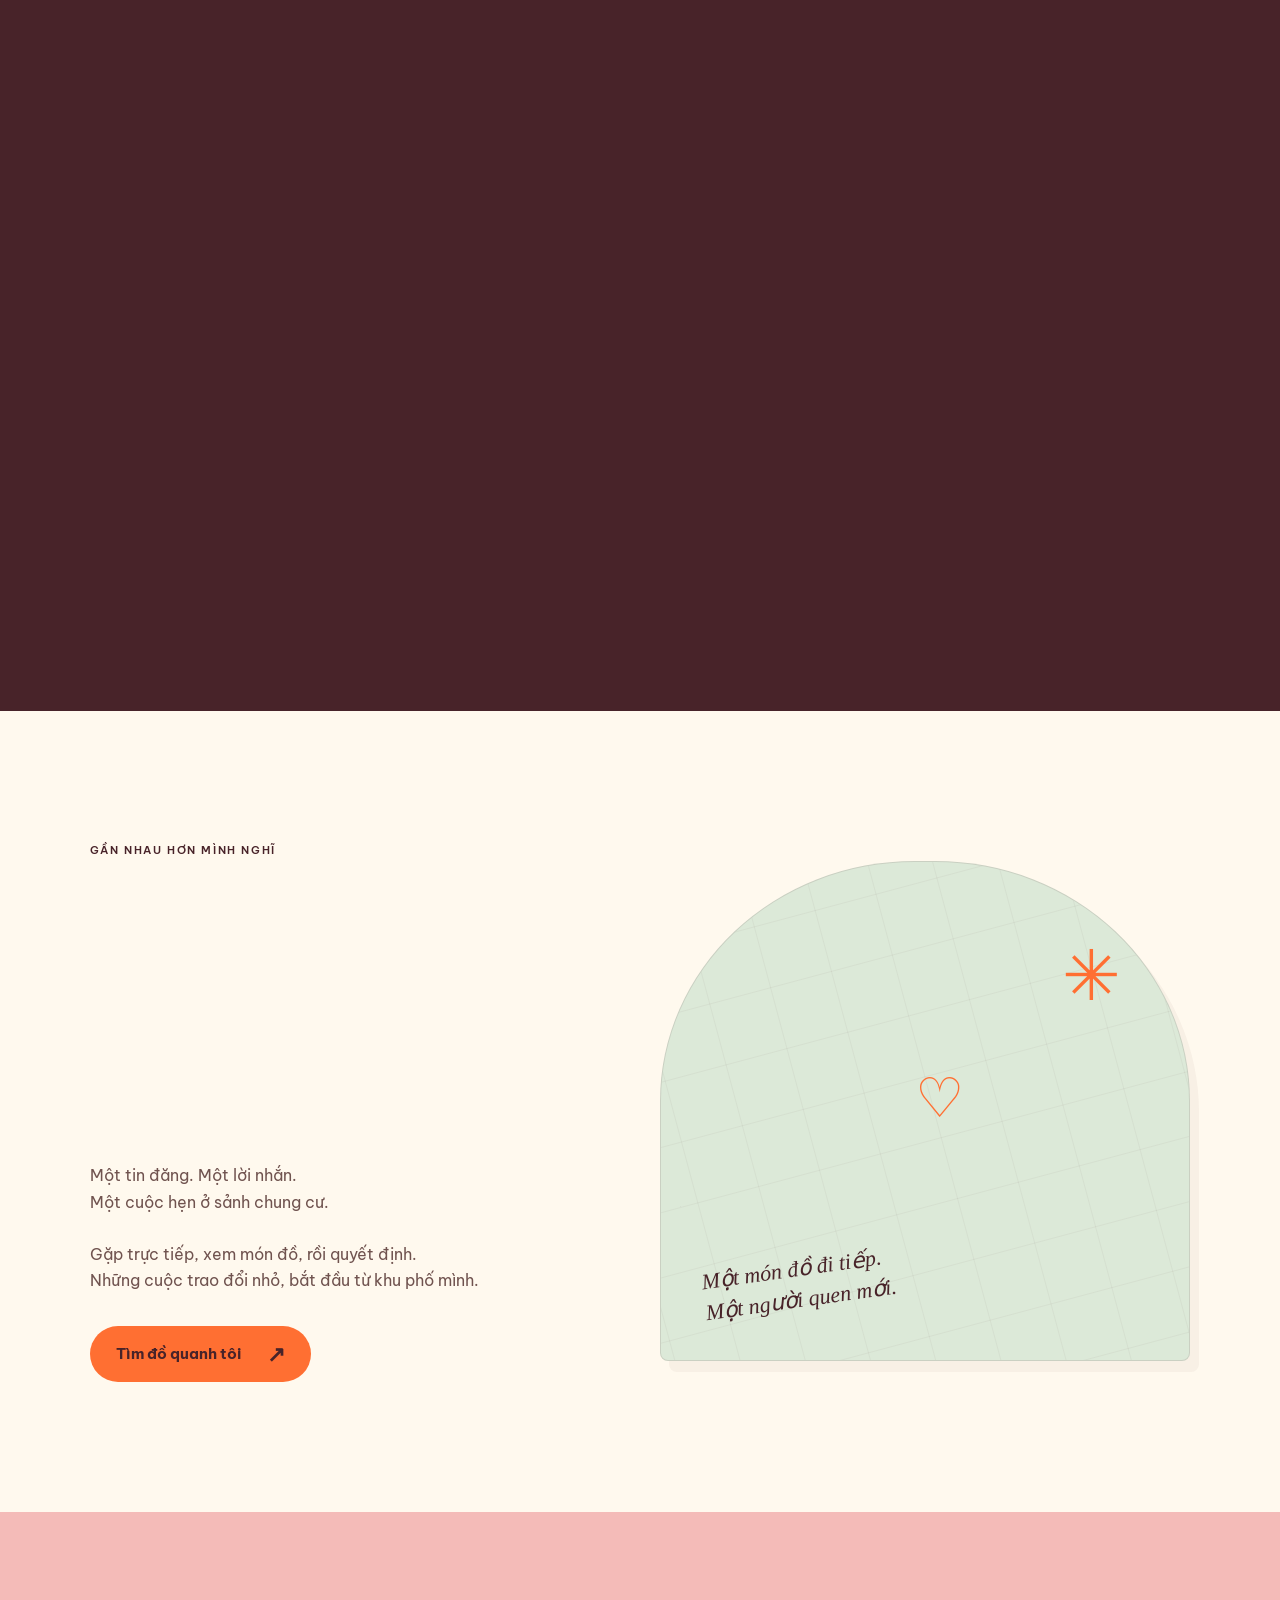
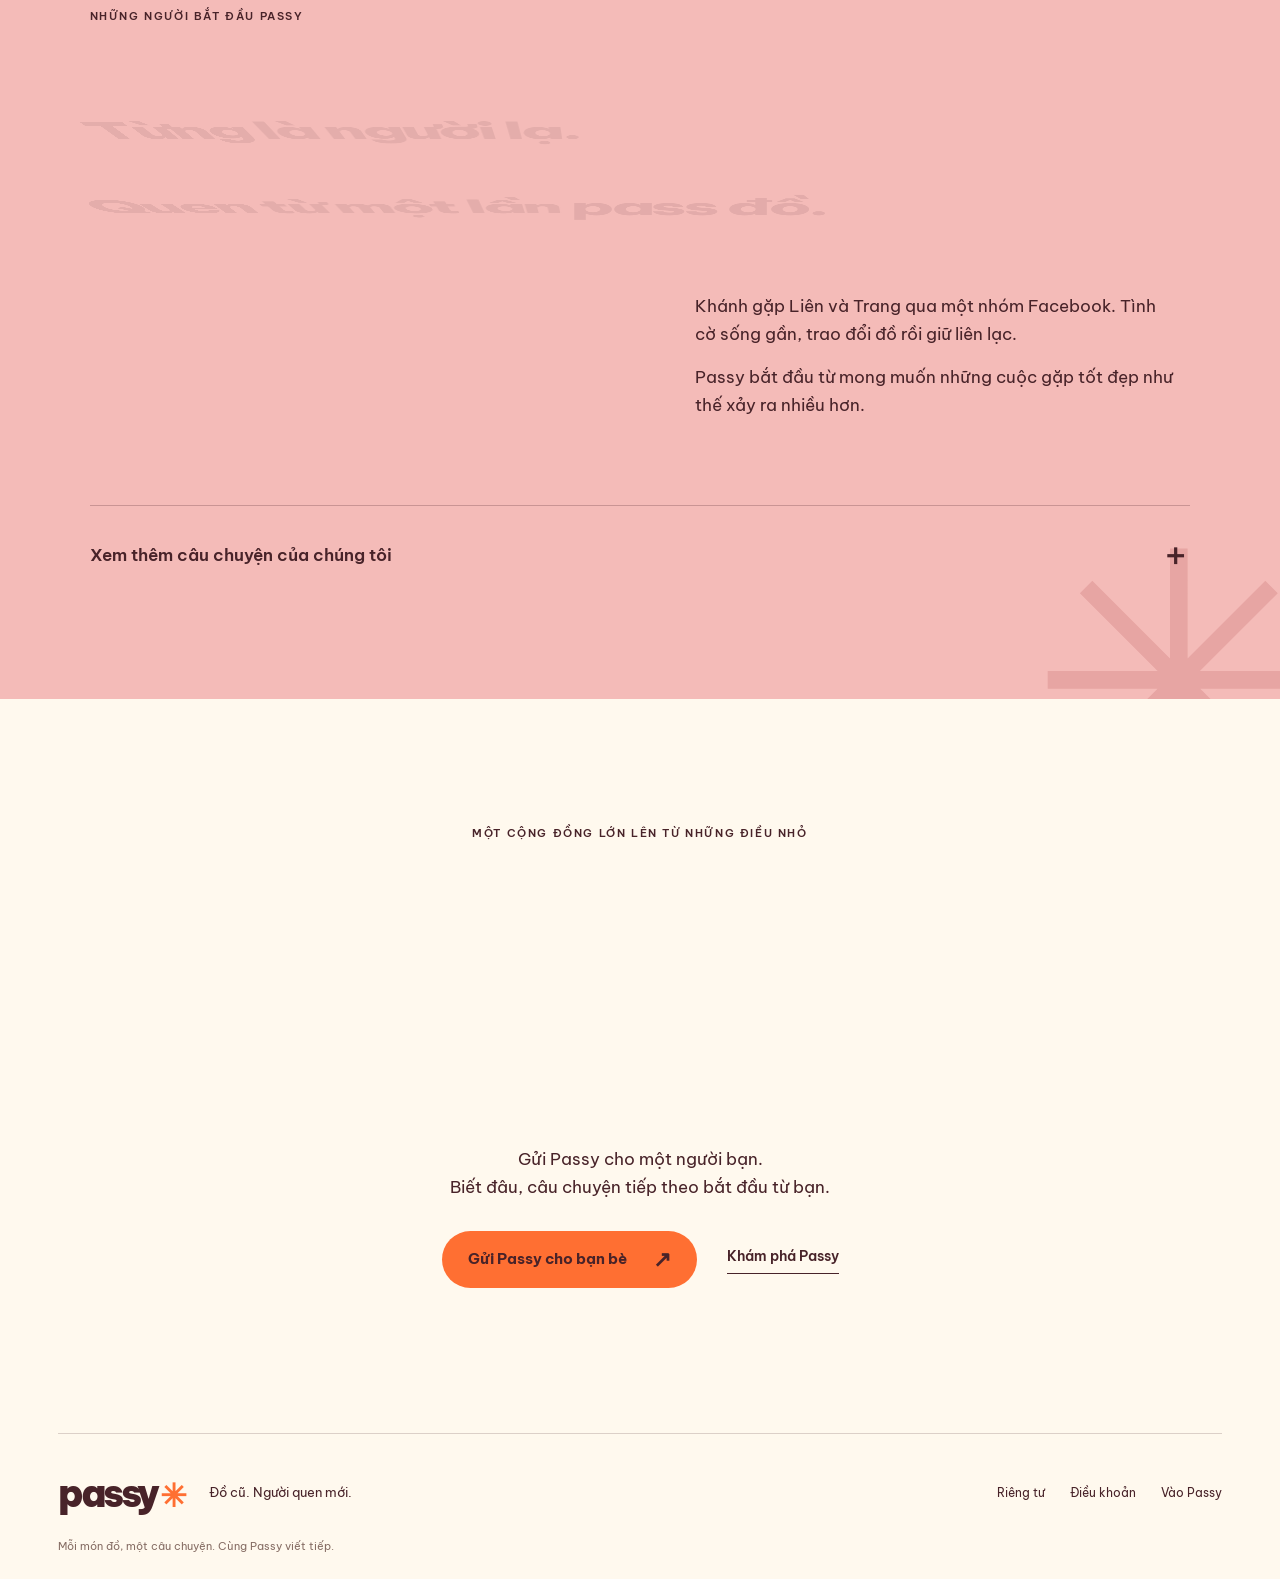
==== commit a94da7cc: "Fix UTF-8 imports and support replacing restricted listing photos" ====
--- a/web/index.html
+++ b/web/index.html
@@ -78,7 +78,7 @@
     * https://docs.flutter.dev/platform-integration/web/initialization
   -->
   <script src="language-entry.js?v=20261128-lang"></script>
-  <script src="owner-export.js?v=3"></script>
+  <script src="owner-export.js?v=4"></script>
   <script src="flutter_bootstrap.js" async></script>
 </body>
 </html>
